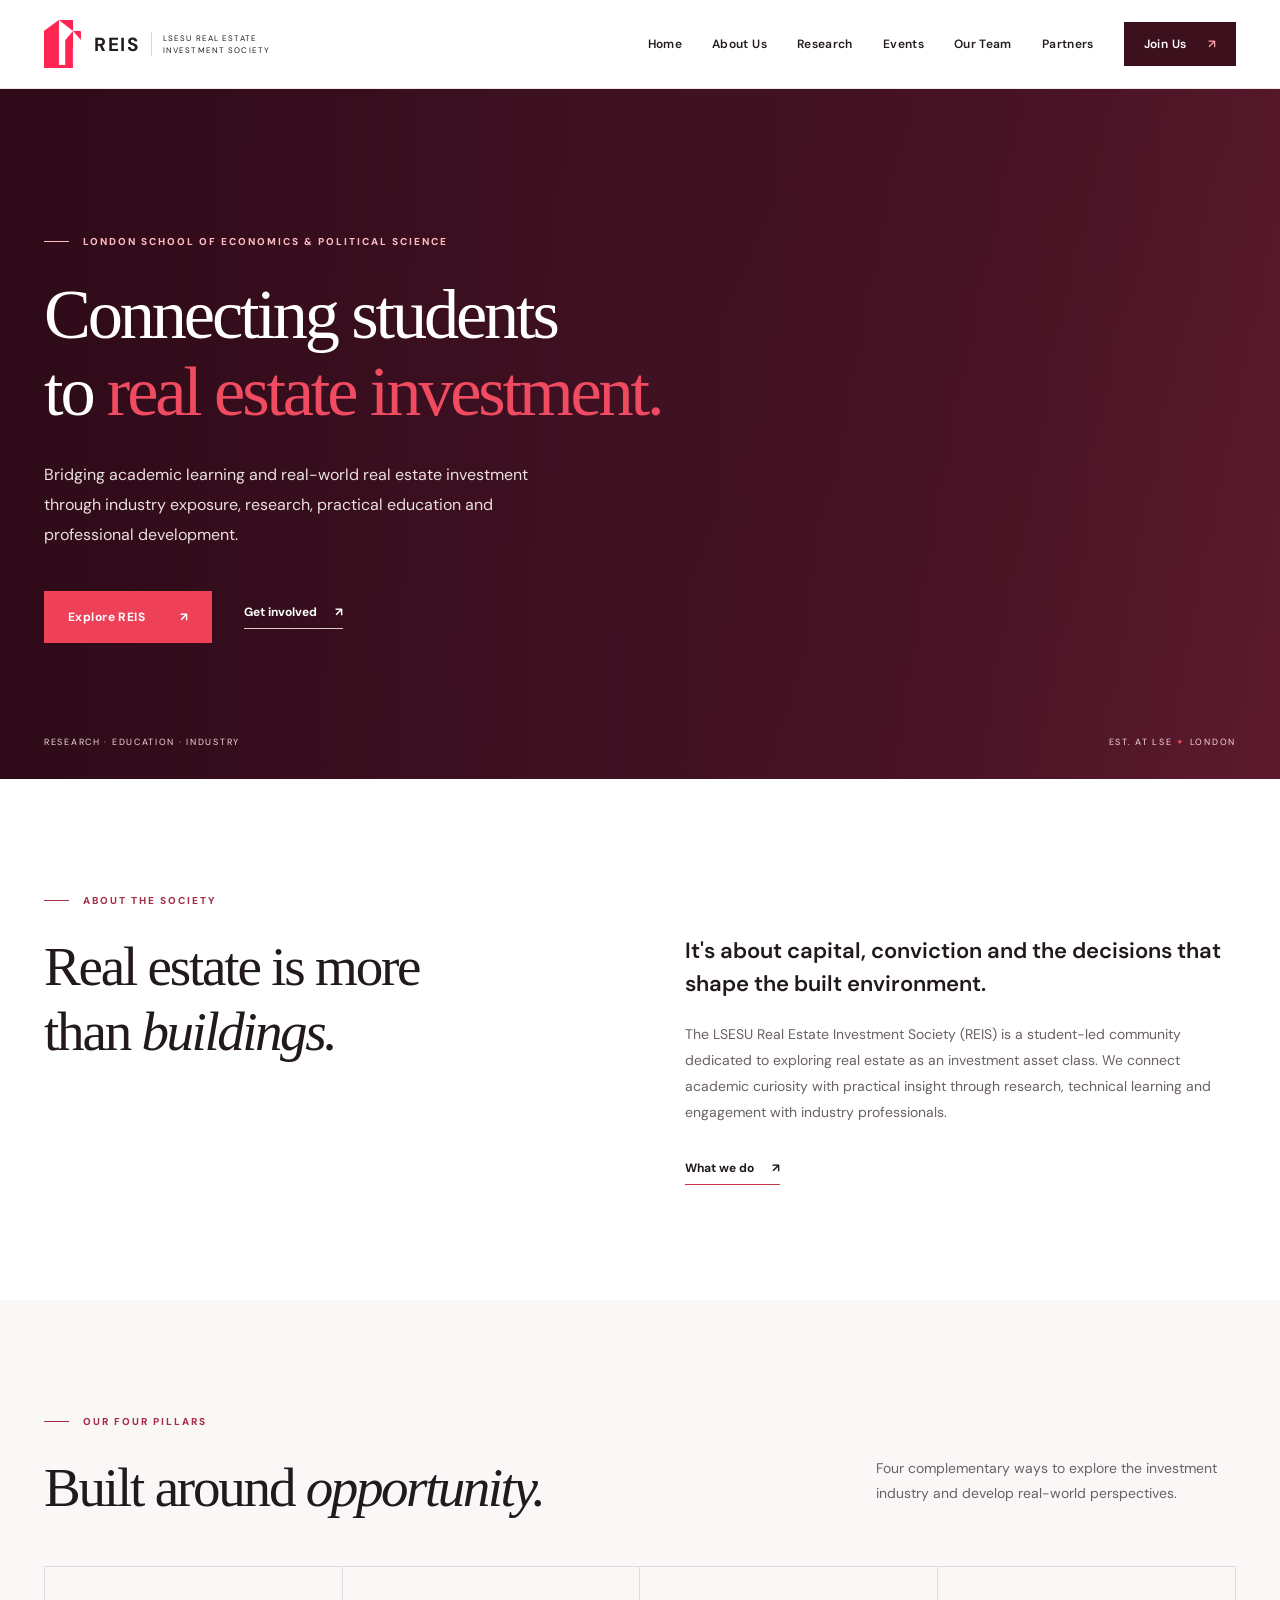
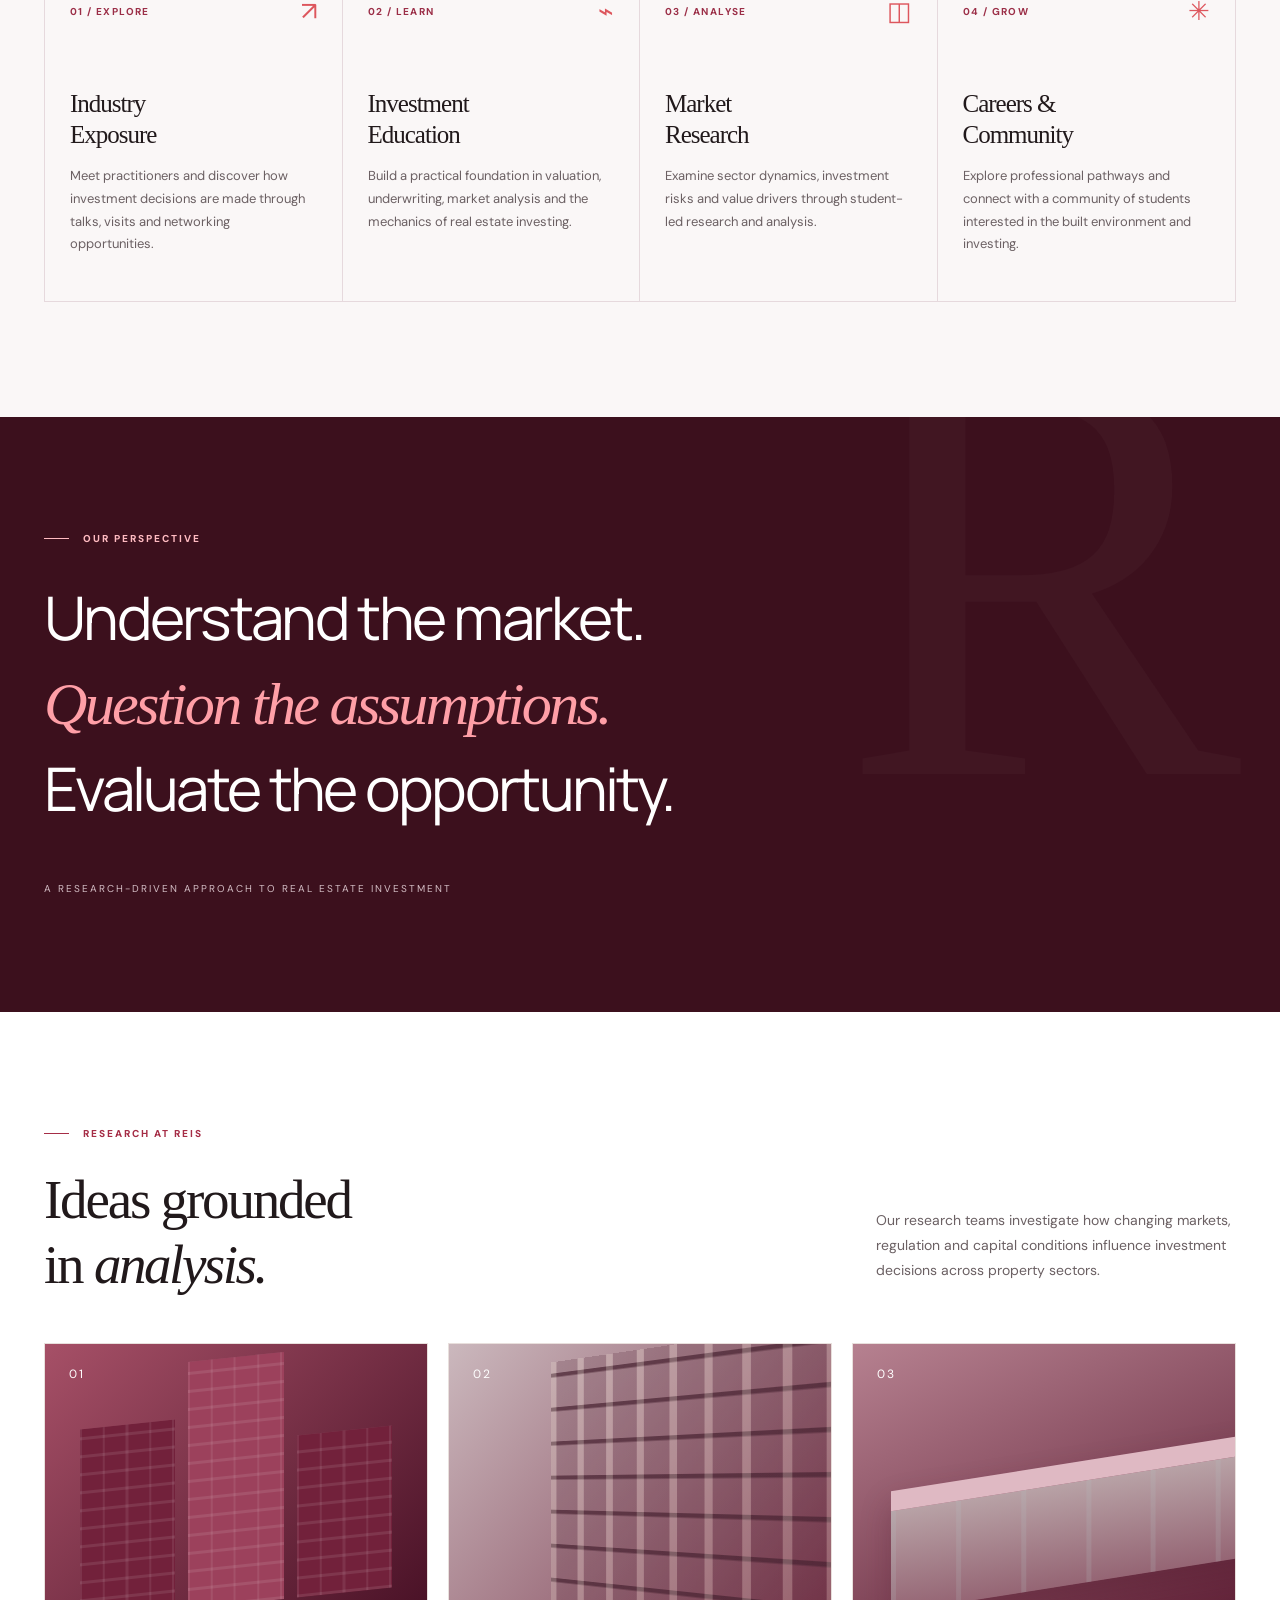
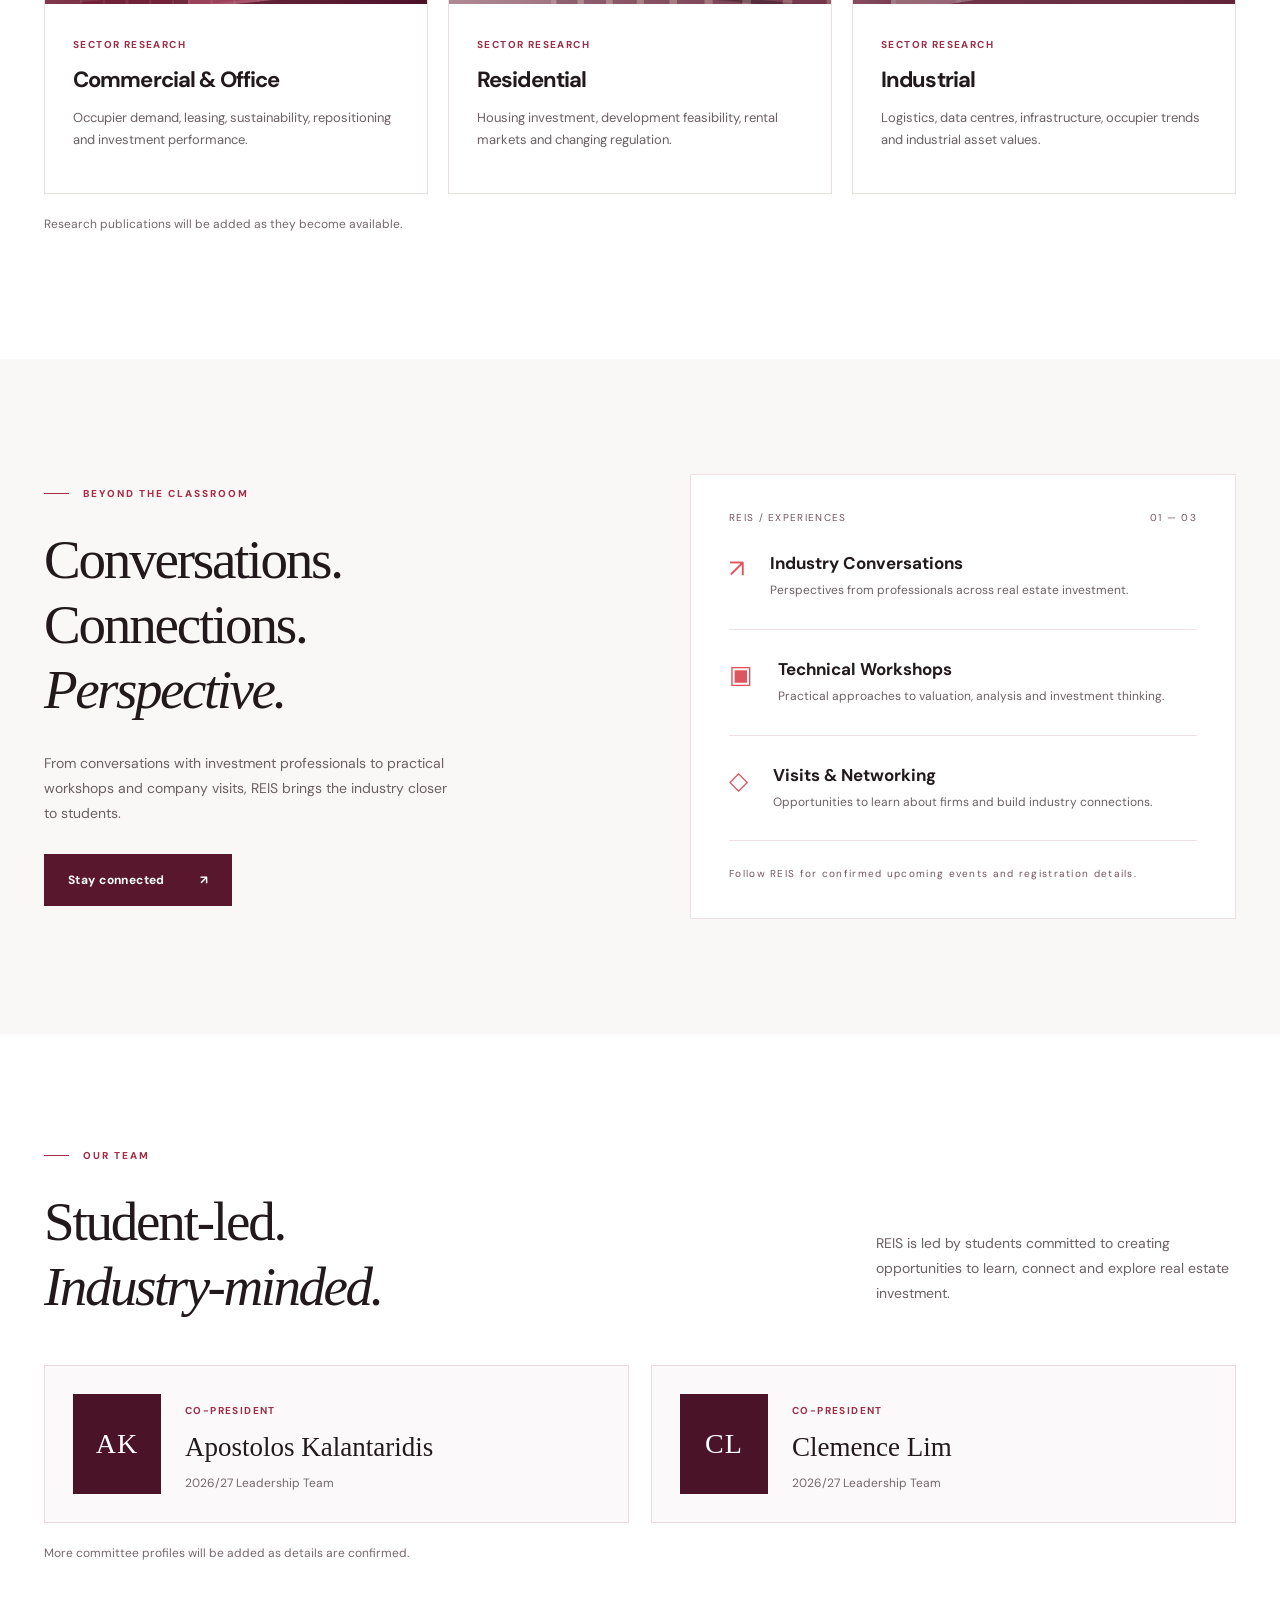
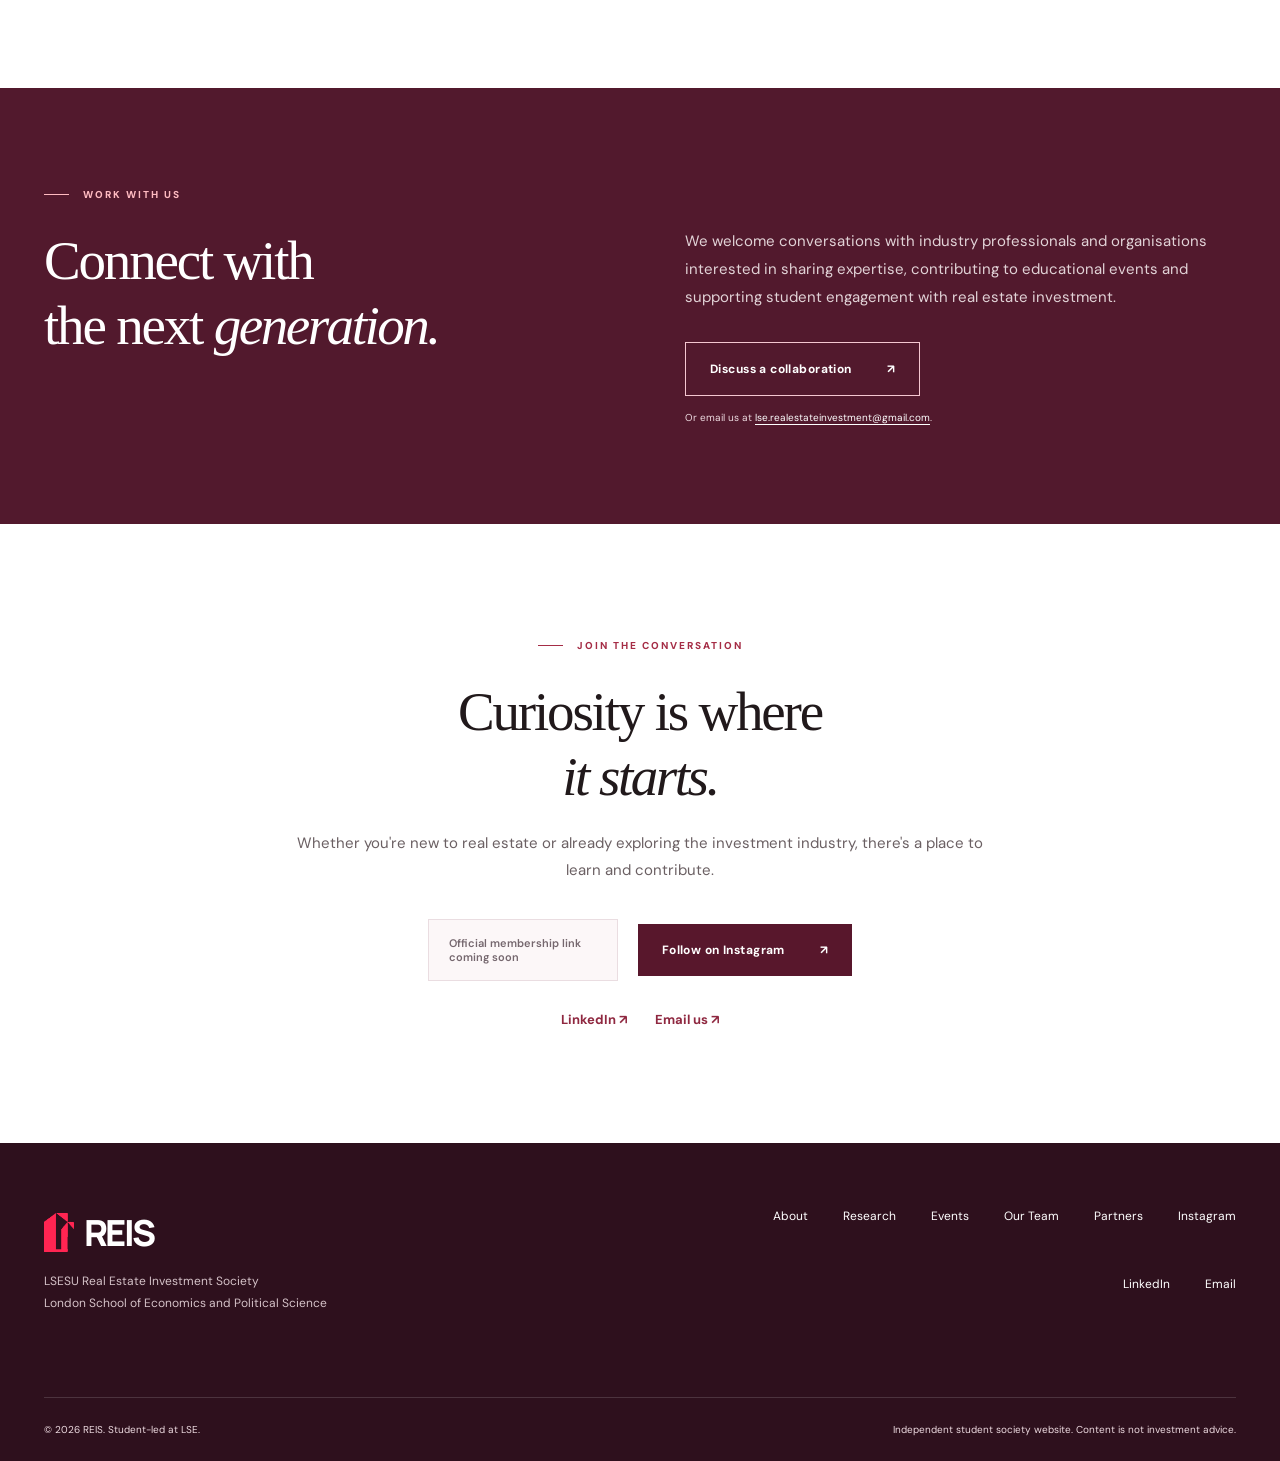
==== index.html @ 8213026a "Add files via upload Update REIS homepage and contact information" ====
<!doctype html>
<html lang="en">
<head>
<meta charset="utf-8"><meta name="viewport" content="width=device-width,initial-scale=1">
<meta name="theme-color" content="#421426"><meta name="description" content="LSESU Real Estate Investment Society — connecting students with real estate investment through research, education and industry exposure.">
<title>REIS | LSESU Real Estate Investment Society</title>
<link rel="preconnect" href="https://fonts.googleapis.com"><link rel="preconnect" href="https://fonts.gstatic.com" crossorigin>
<link href="https://fonts.googleapis.com/css2?family=DM+Sans:wght@400;500;600;700&family=Manrope:wght@400;500;600;700;800&display=swap" rel="stylesheet">
<link rel="stylesheet" href="style.css"><script src="script.js" defer></script>
</head>
<body>
<a class="skip" href="#main">Skip to content</a>
<header class="site-header"><div class="nav-shell"><a class="brand" href="#top" aria-label="REIS homepage"><img class="brand-logo" src="reis-logo-mark.png" alt="" width="39" height="52"><span class="brand-name"><strong>REIS</strong><small>LSESU REAL ESTATE<br>INVESTMENT SOCIETY</small></span></a><button class="menu-toggle" aria-label="Open navigation" aria-expanded="false" aria-controls="nav-links"><span></span><span></span><span></span></button><nav id="nav-links" class="nav-links" aria-label="Main navigation"><a href="#top">Home</a><a href="#about">About Us</a><a href="#research">Research</a><a href="#events">Events</a><a href="#team">Our Team</a><a href="#partners">Partners</a><a class="nav-cta" href="#connect">Join Us <span aria-hidden="true">↗</span></a></nav></div></header>
<main id="main">
<section class="hero" id="top"><div class="hero-art" aria-hidden="true"><div class="tower tower-one"></div><div class="tower tower-two"></div><div class="tower tower-three"></div><div class="tower tower-four"></div><div class="hero-grid"></div></div><div class="hero-overlay"></div><div class="container hero-content"><div class="eyebrow light"><span class="line"></span> LONDON SCHOOL OF ECONOMICS & POLITICAL SCIENCE</div><h1>Connecting students<br>to <em>real estate investment.</em></h1><p>Bridging academic learning and real-world real estate investment through industry exposure, research, practical education and professional development.</p><div class="hero-actions"><a class="btn btn-gold" href="#about">Explore REIS <span>↗</span></a><a class="text-link" href="#connect">Get involved <span>↗</span></a></div></div><div class="hero-bottom"><span>RESEARCH · EDUCATION · INDUSTRY</span><span>EST. AT LSE <span class="gold">✦</span> LONDON</span></div></section>
<section class="intro section" id="about"><div class="container intro-layout"><div><p class="eyebrow"><span class="line"></span> ABOUT THE SOCIETY</p><h2>Real estate is more<br>than <span class="serif">buildings.</span></h2></div><div class="intro-copy"><p class="lead">It's about capital, conviction and the decisions that shape the built environment.</p><p>The LSESU Real Estate Investment Society (REIS) is a student-led community dedicated to exploring real estate as an investment asset class. We connect academic curiosity with practical insight through research, technical learning and engagement with industry professionals.</p><a href="#focus" class="inline-link">What we do <span>↗</span></a></div></div></section>
<section class="focus section" id="focus"><div class="container"><div class="section-top"><div><p class="eyebrow"><span class="line"></span> OUR FOUR PILLARS</p><h2>Built around <span class="serif">opportunity.</span></h2></div><p>Four complementary ways to explore the investment industry and develop real-world perspectives.</p></div><div class="pillar-grid"><article class="pillar"><span class="pillar-number">01 / EXPLORE</span><span class="pillar-symbol">↗</span><h3>Industry<br>Exposure</h3><p>Meet practitioners and discover how investment decisions are made through talks, visits and networking opportunities.</p></article><article class="pillar"><span class="pillar-number">02 / LEARN</span><span class="pillar-symbol">⌁</span><h3>Investment<br>Education</h3><p>Build a practical foundation in valuation, underwriting, market analysis and the mechanics of real estate investing.</p></article><article class="pillar"><span class="pillar-number">03 / ANALYSE</span><span class="pillar-symbol">◫</span><h3>Market<br>Research</h3><p>Examine sector dynamics, investment risks and value drivers through student-led research and analysis.</p></article><article class="pillar"><span class="pillar-number">04 / GROW</span><span class="pillar-symbol">✳</span><h3>Careers &<br>Community</h3><p>Explore professional pathways and connect with a community of students interested in the built environment and investing.</p></article></div></div></section>
<section class="statement"><div class="container statement-inner"><span class="eyebrow light"><span class="line"></span> OUR PERSPECTIVE</span><p>Understand the market.<br><em>Question the assumptions.</em><br>Evaluate the opportunity.</p><span class="statement-foot">A RESEARCH-DRIVEN APPROACH TO REAL ESTATE INVESTMENT</span></div></section>
<section class="research section" id="research"><div class="container"><div class="section-top"><div><p class="eyebrow"><span class="line"></span> RESEARCH AT REIS</p><h2>Ideas grounded<br>in <span class="serif">analysis.</span></h2></div><p>Our research teams investigate how changing markets, regulation and capital conditions influence investment decisions across property sectors.</p></div><div class="research-grid"><article class="research-card"><div class="card-visual visual-office"><span class="visual-index">01</span><div class="buildings" aria-hidden="true"><i></i><i></i><i></i></div></div><div class="card-body"><span class="card-kicker">SECTOR RESEARCH</span><h3>Commercial & Office</h3><p>Occupier demand, leasing, sustainability, repositioning and investment performance.</p></div></article><article class="research-card"><div class="card-visual visual-residential"><span class="visual-index">02</span><div class="residential-lines" aria-hidden="true"></div></div><div class="card-body"><span class="card-kicker">SECTOR RESEARCH</span><h3>Residential</h3><p>Housing investment, development feasibility, rental markets and changing regulation.</p></div></article><article class="research-card"><div class="card-visual visual-industrial"><span class="visual-index">03</span><div class="warehouse" aria-hidden="true"></div></div><div class="card-body"><span class="card-kicker">SECTOR RESEARCH</span><h3>Industrial</h3><p>Logistics, data centres, infrastructure, occupier trends and industrial asset values.</p></div></article></div><p class="research-note">Research publications will be added as they become available.</p></div></section>
<section class="events section" id="events"><div class="container events-layout"><div><p class="eyebrow"><span class="line"></span> BEYOND THE CLASSROOM</p><h2>Conversations.<br>Connections.<br><span class="serif">Perspective.</span></h2><p>From conversations with investment professionals to practical workshops and company visits, REIS brings the industry closer to students.</p><a class="btn btn-dark" href="#connect">Stay connected <span>↗</span></a></div><div class="event-panel"><div class="event-panel-top"><span>REIS / EXPERIENCES</span><span>01 — 03</span></div><div class="event-row"><span class="event-icon">↗</span><div><h3>Industry Conversations</h3><p>Perspectives from professionals across real estate investment.</p></div></div><div class="event-row"><span class="event-icon">▣</span><div><h3>Technical Workshops</h3><p>Practical approaches to valuation, analysis and investment thinking.</p></div></div><div class="event-row"><span class="event-icon">◇</span><div><h3>Visits & Networking</h3><p>Opportunities to learn about firms and build industry connections.</p></div></div><div class="event-panel-bottom">Follow REIS for confirmed upcoming events and registration details.</div></div></div></section>
<section class="team section" id="team"><div class="container"><div class="section-top"><div><p class="eyebrow"><span class="line"></span> OUR TEAM</p><h2>Student-led.<br><span class="serif">Industry-minded.</span></h2></div><p>REIS is led by students committed to creating opportunities to learn, connect and explore real estate investment.</p></div><div class="leaders-grid"><article class="leader-card"><div class="leader-initial" aria-hidden="true">AK</div><div><span class="card-kicker">CO-PRESIDENT</span><h3>Apostolos Kalantaridis</h3><p>2026/27 Leadership Team</p></div></article><article class="leader-card"><div class="leader-initial" aria-hidden="true">CL</div><div><span class="card-kicker">CO-PRESIDENT</span><h3>Clemence Lim</h3><p>2026/27 Leadership Team</p></div></article></div><p class="research-note">More committee profiles will be added as details are confirmed.</p></div></section>
<section class="partner-section" id="partners"><div class="container partner-layout"><div><p class="eyebrow light"><span class="line"></span> WORK WITH US</p><h2>Connect with<br>the next <span class="serif">generation.</span></h2></div><div><p>We welcome conversations with industry professionals and organisations interested in sharing expertise, contributing to educational events and supporting student engagement with real estate investment.</p><a class="btn btn-outline" href="mailto:lse.realestateinvestment@gmail.com?subject=REIS%20Collaboration%20Enquiry">Discuss a collaboration <span>↗</span></a><small>Or email us at <a href="mailto:lse.realestateinvestment@gmail.com">lse.realestateinvestment@gmail.com</a>.</small></div></div></section>
<section class="connect section" id="connect"><div class="container connect-inner"><p class="eyebrow"><span class="line"></span> JOIN THE CONVERSATION</p><h2>Curiosity is where<br><span class="serif">it starts.</span></h2><p>Whether you're new to real estate or already exploring the investment industry, there's a place to learn and contribute.</p><div class="connect-actions"><span class="coming-soon">Official membership link coming soon</span><a class="btn btn-dark" href="https://www.instagram.com/lsesurealestate/" target="_blank" rel="noopener noreferrer">Follow on Instagram <span>↗</span></a></div><div class="social-links"><a href="https://www.linkedin.com/company/74881086/" target="_blank" rel="noopener noreferrer">LinkedIn ↗</a><a href="mailto:lse.realestateinvestment@gmail.com">Email us ↗</a></div></div></section>
</main><footer><div class="container footer-top"><div><span class="footer-brand"><img class="footer-logo" src="reis-logo-mark.png" alt="" width="32" height="43"> REIS</span><p>LSESU Real Estate Investment Society<br>London School of Economics and Political Science</p></div><div class="footer-links"><a href="#about">About</a><a href="#research">Research</a><a href="#events">Events</a><a href="#team">Our Team</a><a href="#partners">Partners</a><a href="https://www.instagram.com/lsesurealestate/" target="_blank" rel="noopener noreferrer">Instagram</a><a href="https://www.linkedin.com/company/74881086/" target="_blank" rel="noopener noreferrer">LinkedIn</a><a href="mailto:lse.realestateinvestment@gmail.com">Email</a></div></div><div class="container footer-bottom"><span>© <span id="year"></span> REIS. Student-led at LSE.</span><span>Independent student society website. Content is not investment advice.</span></div></footer>
</body></html>
---- style.css ----
:root{--navy:#491426;--navy2:#681d32;--gold:#d85b67;--paper:#ffffff;--ink:#271b21;--muted:#73676b;--border:#eadde1}*{box-sizing:border-box}html{scroll-behavior:smooth}body{margin:0;color:var(--ink);background:var(--paper);font-family:'DM Sans',Arial,sans-serif}a{color:inherit;text-decoration:none}button{font:inherit}.container{width:min(1200px,calc(100% - 88px));margin:auto}.skip{position:absolute;left:-999px;top:0;background:#fff;z-index:100;padding:12px}.skip:focus{left:10px}.site-header{position:absolute;z-index:20;top:0;left:0;right:0;border-bottom:1px solid #ffffff32;color:#fff}.nav-shell{width:min(1320px,calc(100% - 88px));margin:auto;height:94px;display:flex;align-items:center;justify-content:space-between}.brand{display:flex;align-items:center;gap:13px}.brand-mark{font-family:Georgia,serif;font-size:48px;font-weight:bold;line-height:1}.mark-dot,.footer-brand span{color:var(--gold)}.brand-name{display:flex;align-items:center;gap:11px}.brand-name strong{font-size:18px;letter-spacing:.09em}.brand-name small{font-size:8px;letter-spacing:.14em;line-height:1.5;border-left:1px solid #ffffff60;padding-left:11px}.nav-links{display:flex;gap:30px;align-items:center;font-size:12px;font-weight:600;letter-spacing:.03em}.nav-links>a:not(.nav-cta){opacity:.84}.nav-links>a:hover{color:var(--gold)}.nav-cta{padding:13px 19px;border:1px solid #ffffff70}.nav-cta span{margin-left:18px;color:var(--gold)}.menu-toggle{display:none}.hero{min-height:760px;height:min(860px,95vh);position:relative;background:linear-gradient(118deg,#330d1b 18%,#671d35 66%,#8b3048);color:white;overflow:hidden;display:flex;align-items:center}.hero-overlay{position:absolute;inset:0;background:linear-gradient(90deg,#491426f5 0%,#491426ce 45%,#4914264d 100%),linear-gradient(0deg,#2b101a 0%,transparent 25%)}.hero-art{position:absolute;inset:0;overflow:hidden}.hero-grid{position:absolute;inset:0;background:repeating-linear-gradient(90deg,transparent 0 125px,#ffffff08 126px 127px)}.tower{position:absolute;bottom:-5%;background:repeating-linear-gradient(0deg,#ffffff08 0 4px,transparent 4px 32px),repeating-linear-gradient(90deg,#ffffff0e 0 3px,transparent 3px 42px),linear-gradient(110deg,#966473,#4c1528 58%,#9c556a);transform:skewY(-3deg);box-shadow:-22px 0 50px #1d071050}.tower-one{height:77%;width:18%;right:5%}.tower-two{height:92%;width:16%;right:23%;transform:skewY(4deg)}.tower-three{height:62%;width:13%;right:39%}.tower-four{height:42%;width:20%;right:-10%;transform:skewY(5deg)}.hero-content{position:relative;z-index:2;padding-top:90px}.eyebrow{font-size:10px;letter-spacing:.2em;font-weight:800;display:flex;align-items:center;gap:14px;color:#a52d46;margin:0 0 28px}.eyebrow.light{color:#ffbbc5}.line{width:25px;height:1px;background:currentColor;display:inline-block}.hero h1,h2{font-family:Manrope,Arial,sans-serif;letter-spacing:-.055em;font-weight:600}.hero h1{font-size:clamp(52px,6.4vw,104px);line-height:1.09;margin:0 0 30px;max-width:920px}.hero h1 em,.serif,.statement em{font-family:Georgia,serif;font-style:italic;font-weight:400;letter-spacing:-.045em}.hero h1 em{color:var(--gold)}.hero-content>p{font-size:16px;line-height:1.9;max-width:535px;color:#eadfe1}.hero-actions{display:flex;align-items:center;gap:32px;margin-top:40px}.btn{display:inline-flex;align-items:center;justify-content:space-between;gap:35px;padding:18px 24px;font-size:12px;font-weight:700;letter-spacing:.035em;transition:transform .2s,background .2s}.btn:hover{transform:translateY(-2px)}.btn-gold{background:var(--gold);color:#2b101a}.btn-dark{background:var(--navy);color:white}.btn-outline{border:1px solid #d85b67;color:white}.btn-outline:hover{background:#ffffff15}.text-link,.inline-link{font-size:12px;font-weight:700;border-bottom:1px solid #dec6ce;padding-bottom:8px}.text-link span,.inline-link span{margin-left:15px}.hero-bottom{position:absolute;bottom:31px;left:0;right:0;display:flex;justify-content:space-between;padding:0 max(44px,calc((100vw - 1200px)/2));z-index:3;color:#e4d5da;font-size:9px;letter-spacing:.19em}.gold{color:var(--gold)}.section{padding:115px 0}.intro-layout{display:grid;grid-template-columns:1fr 1fr;gap:90px}.intro h2,.section-top h2,.events h2,.partner-section h2,.connect h2{font-size:clamp(38px,4.3vw,66px);line-height:1.18;margin:0}.intro-copy{padding-top:40px}.intro-copy .lead{font-size:22px;line-height:1.5;font-weight:600;margin-top:0}.intro-copy>p:not(.lead){color:var(--muted);line-height:1.85;font-size:14px}.inline-link{display:inline-block;margin-top:20px;border-color:var(--gold)}.focus{background:#f8f1f3}.section-top{display:flex;align-items:end;justify-content:space-between;gap:50px;margin-bottom:45px}.section-top>p{max-width:360px;color:var(--muted);font-size:14px;line-height:1.8}.pillar-grid{display:grid;grid-template-columns:repeat(4,1fr);border:1px solid #e6d9dd}.pillar{min-height:320px;padding:32px 25px;position:relative;border-right:1px solid #e6d9dd;transition:background .2s}.pillar:last-child{border:0}.pillar:hover{background:#fffaf8}.pillar-number,.card-kicker{font-size:10px;letter-spacing:.14em;font-weight:700;color:#a52d46}.pillar-symbol{position:absolute;top:27px;right:25px;font-size:26px;color:#c43f56}.pillar h3{font-family:Manrope,sans-serif;font-size:25px;line-height:1.25;letter-spacing:-.04em;margin:68px 0 15px}.pillar p{font-size:13px;line-height:1.75;color:var(--muted)}.statement{background:var(--navy);color:white;padding:115px 0;position:relative;overflow:hidden}.statement:after{content:'R';font-family:Georgia,serif;font-size:600px;position:absolute;right:3%;top:-190px;color:#ffffff06}.statement-inner{position:relative;z-index:1}.statement p{font-family:Manrope,sans-serif;font-size:clamp(31px,4.7vw,72px);letter-spacing:-.045em;line-height:1.4;margin:30px 0 45px}.statement em{color:var(--gold)}.statement-foot{font-size:10px;letter-spacing:.2em;color:#d3bdc4}.research-grid{display:grid;grid-template-columns:repeat(3,1fr);gap:20px}.research-card{background:white;border:1px solid #e8dfdc}.card-visual{height:260px;position:relative;overflow:hidden}.visual-index{position:absolute;top:22px;left:24px;color:#fff;font-size:12px;letter-spacing:.2em;z-index:2}.visual-office{background:linear-gradient(135deg,#a65067,#4a1227)}.buildings{position:absolute;inset:35px 0 0;display:flex;align-items:end;justify-content:center;gap:13px;transform:skewY(-6deg)}.buildings i{display:block;width:25%;height:85%;background:repeating-linear-gradient(0deg,#ffffff18 0 3px,transparent 3px 18px),repeating-linear-gradient(90deg,#ffffff15 0 2px,transparent 2px 23px),#72213b}.buildings i:nth-child(2){height:110%;background-color:#9c415c}.buildings i:nth-child(3){height:72%}.visual-residential{background:linear-gradient(130deg,#cbb8bd,#7b394e)}.residential-lines{position:absolute;left:20%;right:0;bottom:-10%;height:110%;background:repeating-linear-gradient(90deg,#f1e5d43a 0 8px,#4c1f3035 8px 36px),repeating-linear-gradient(0deg,transparent 0 34px,#462331b3 35px 39px);transform:perspective(300px) rotateY(-17deg)}.visual-industrial{background:linear-gradient(155deg,#b68190,#63243a)}.warehouse{position:absolute;left:10%;right:-10%;height:47%;bottom:8%;background:repeating-linear-gradient(90deg,#b4bec033 0 5px,transparent 5px 65px),linear-gradient(#b8a2a6,#956574);transform:skewY(-9deg);border-top:20px solid #dfb9c3;box-shadow:0 15px 30px #49142644}.card-body{padding:28px}.card-body h3{font-size:22px;letter-spacing:-.04em;margin:12px 0}.card-body p{color:var(--muted);font-size:13px;line-height:1.75}.research-note{font-size:12px;color:#75676e;margin-top:22px}.events{background:#f8f1f3}.events-layout{display:grid;grid-template-columns:1fr 1fr;gap:100px;align-items:center}.events-layout>div:first-child>p:not(.eyebrow){font-size:14px;color:var(--muted);line-height:1.8;max-width:410px;margin:28px 0}.event-panel{background:#ffffff;padding:36px 38px;border:1px solid #eee0e5}.event-panel-top,.event-panel-bottom{font-size:10px;letter-spacing:.13em;color:#74545f;display:flex;justify-content:space-between}.event-row{display:flex;gap:25px;align-items:start;padding:28px 0;border-bottom:1px solid #eee0e5}.event-icon{font-size:25px;color:#b83c55}.event-row h3{margin:0 0 7px;font-size:17px}.event-row p{margin:0;color:var(--muted);font-size:12px;line-height:1.65}.event-panel-bottom{margin-top:25px;line-height:1.6}.partner-section{background:#5a192c;color:white;padding:100px 0}.partner-layout{display:grid;grid-template-columns:1fr 1fr;gap:90px}.partner-layout>div:nth-child(2){padding-top:40px}.partner-layout p:not(.eyebrow){font-size:15px;line-height:1.85;color:#e2d3d7;margin:0 0 30px}.partner-layout small{display:block;margin-top:15px;color:#eedbe1;font-size:10px}.connect{text-align:center}.connect-inner{max-width:700px}.connect .eyebrow{justify-content:center}.connect h2{margin-bottom:20px}.connect p:not(.eyebrow){color:var(--muted);font-size:15px;line-height:1.8}.connect-actions{display:flex;align-items:center;justify-content:center;gap:20px;margin-top:35px}.connect-actions>span{font-size:11px;color:#75676e;max-width:190px;text-align:left}footer{background:#2b101a;color:#ffffff;padding:65px 0 25px}.footer-top{display:flex;justify-content:space-between;gap:40px;padding-bottom:70px}.footer-brand{font-family:Manrope,sans-serif;font-weight:800;font-size:36px;letter-spacing:-.07em}.footer-top p{font-size:12px;line-height:1.9;color:#d5c2c8}.footer-links{display:flex;gap:35px;font-size:12px}.footer-bottom{border-top:1px solid #ffffff25;padding-top:25px;display:flex;justify-content:space-between;gap:25px;font-size:10px;color:#eedbe1}@media(max-width:900px){.container,.nav-shell{width:calc(100% - 44px)}.nav-shell{height:76px}.menu-toggle{display:flex;flex-direction:column;gap:5px;border:0;background:none;padding:12px;cursor:pointer}.menu-toggle span{display:block;width:22px;height:2px;background:#fff}.nav-links{display:none;position:absolute;top:76px;left:0;right:0;background:#5a192c;padding:25px 22px;flex-direction:column;align-items:stretch;gap:20px}.nav-links.open{display:flex}.hero{min-height:660px;height:auto}.hero-content{padding-top:165px;padding-bottom:125px}.hero-bottom{padding:0 22px}.intro-layout,.events-layout,.partner-layout{grid-template-columns:1fr;gap:30px}.intro-copy,.partner-layout>div:nth-child(2){padding-top:0}.pillar-grid{grid-template-columns:repeat(2,1fr)}.pillar:nth-child(2){border-right:0}.pillar:nth-child(-n+2){border-bottom:1px solid #e6d9dd}.research-grid{grid-template-columns:1fr 1fr}.section{padding:85px 0}}@media(max-width:600px){.brand-name small{font-size:7px}.brand-mark{font-size:39px}.hero h1{font-size:49px}.hero-bottom{font-size:7px}.hero-bottom span:last-child{display:none}.hero-actions{flex-wrap:wrap}.section-top{display:block}.section-top>p{margin-top:22px}.pillar-grid,.research-grid{grid-template-columns:1fr}.pillar{min-height:250px;border-right:0;border-bottom:1px solid #e6d9dd}.pillar:last-child{border-bottom:0}.pillar h3{margin-top:40px}.card-visual{height:220px}.event-panel{padding:25px}.connect-actions,.footer-top,.footer-bottom{flex-direction:column;align-items:flex-start}.connect-actions{align-items:center}.connect-actions>span{text-align:center}.footer-links{flex-wrap:wrap}.section{padding:70px 0}.statement{padding:80px 0}}

/* Maroon / red / white brand refinement */
.btn-gold{background:#c9344f;color:#fff}.btn-gold:hover{background:#a92740}.btn-dark{background:#58172c;color:#fff}.eyebrow{color:#a52d46}.eyebrow.light{color:#ffc2cd}.mark-dot,.footer-brand span,.hero h1 em{color:#ff8b9d}.nav-links>a:hover{color:#ffacba}.nav-cta span{color:#ff9cad}.hero{background:linear-gradient(118deg,#350e1e 18%,#671b35 66%,#852e47)}.hero-overlay{background:linear-gradient(90deg,#350e1ef5 0%,#491426ce 45%,#4914264d 100%),linear-gradient(0deg,#350e1e 0%,transparent 25%)}.focus,.events{background:#f8f1f3}.partner-section{background:#58172c}footer{background:#3c1022}.btn-outline{border-color:#f5c7d1}.card-kicker,.pillar-number{color:#9b2e47}.inline-link{border-color:#c9344f}

/* Official REIS emblem: coral-red from the supplied logo, supported by maroon and white. */
:root{--gold:#dd565d;--navy:#421426;--navy2:#5d1c30;--paper:#fff;--border:#eadde1}
.brand-logo{display:block;width:37px;height:50px;object-fit:contain;flex-shrink:0}
.brand-name strong{font-size:19px}
.footer-brand{display:inline-flex;align-items:center;gap:10px}
.footer-logo{width:30px;height:41px;object-fit:contain}
.btn-gold{background:#dd565d;color:#fff}.btn-gold:hover{background:#bf414d}
.hero h1 em,.statement em{color:#ff9fa7}
.eyebrow.light{color:#ffbbc1}
.nav-cta span,.nav-links>a:hover{color:#ff9fa7}
.pillar-symbol,.event-icon{color:#dd565d}
.hero{background:linear-gradient(118deg,#32101c 18%,#5d1c30 67%,#82384a)}
.hero-overlay{background:linear-gradient(90deg,#32101cf5 0%,#421426d5 46%,#42142640 100%),linear-gradient(0deg,#32101c 0%,transparent 25%)}
.focus,.events{background:#fbf7f8}
.partner-section{background:#52192d}
footer{background:#2e101d}
@media(max-width:600px){.brand-logo{width:29px;height:40px}.brand-name strong{font-size:17px}}

/* Brand refresh: official coral red + institutional maroon and white */
:root{--gold:#ef4157;--navy:#3c101d;--ink:#21191b;--muted:#6b6063}
.site-header{position:relative;background:#fff;color:#231c1f;border-bottom:1px solid #eee6e8}
.nav-shell{height:88px}
.brand-name small{border-left-color:#ded4d7}
.nav-links>a:not(.nav-cta){opacity:1}
.nav-links>a:hover{color:#db3148}
.nav-cta{background:#3c101d;color:#fff;border-color:#3c101d}
.nav-cta span{color:#ff9eaa}
.hero{height:min(690px,78vh);min-height:600px;background:linear-gradient(115deg,#2c0b16,#651d31)}
.hero-content{padding-top:10px}
.hero h1{font-family:Georgia,'Times New Roman',serif;font-weight:400;letter-spacing:-.045em;font-size:clamp(47px,5.5vw,84px);max-width:850px}
.hero h1 em{font-style:normal;color:#f04b60}
.hero-overlay{background:linear-gradient(90deg,#2e0a18 0%,#3d1021ef 42%,#4312213d 100%)}
.hero-art{background-image:linear-gradient(90deg,transparent 35%,#0000 80%),url('https://images.unsplash.com/photo-1486406146926-c627a92ad1ab?auto=format&fit=crop&w=1800&q=85');background-size:cover;background-position:center right}
.tower,.hero-grid{display:none}
.btn-gold{background:#ee4056;color:white}.btn-gold:hover{background:#c92e43}
.hero-bottom{color:#f5d9df}
.intro h2,.section-top h2,.events h2,.partner-section h2,.connect h2{font-family:Georgia,'Times New Roman',serif;font-weight:400;letter-spacing:-.04em}
.pillar h3{font-family:Georgia,'Times New Roman',serif;font-weight:400}
.focus,.events{background:#faf7f7}
.research-card{transition:transform .2s,box-shadow .2s}.research-card:hover{transform:translateY(-4px);box-shadow:0 16px 35px #3c101d12}
@media(max-width:900px){.menu-toggle span{background:#3c101d}.nav-links{background:#fff;color:#21191b;border-bottom:1px solid #eee}.nav-cta{color:#fff}.hero{min-height:620px;height:auto}.hero-content{padding-top:100px}}

/* Stage 2 — leadership, membership and social links; retain approved visual design */
html{scroll-padding-top:18px}
.team{background:#fff}
.leaders-grid{display:grid;grid-template-columns:repeat(2,minmax(0,1fr));gap:22px}
.leader-card{display:flex;align-items:center;gap:24px;border:1px solid #eadde1;background:#fcf9fa;padding:28px}
.leader-initial{width:88px;height:100px;display:grid;place-items:center;flex-shrink:0;background:#4a1327;color:#fff;font-family:Georgia,serif;font-size:28px;letter-spacing:.04em}
.leader-card h3{font-family:Georgia,serif;font-size:27px;font-weight:400;line-height:1.2;margin:12px 0}
.leader-card p{font-size:12px;color:#73676b;margin:0}
.coming-soon{font-size:13px;font-weight:600;color:#58172c;padding:16px 20px;border:1px solid #eadde1;background:#fcf7f8}
.social-links{display:flex;justify-content:center;gap:28px;margin-top:30px;font-size:13px;font-weight:700;color:#8f2840}
.social-links a:hover,.partner-layout small a:hover{ text-decoration:underline }
.partner-layout small a{color:#fff;text-decoration:underline;text-underline-offset:3px}
.footer-links{flex-wrap:wrap;justify-content:flex-end;max-width:520px;row-gap:17px}
@media(max-width:900px){.nav-links{gap:18px;font-size:11px}.leaders-grid{grid-template-columns:1fr}.footer-links{justify-content:flex-start}}
@media(max-width:600px){.leader-card{padding:20px;gap:15px}.leader-initial{width:70px;height:82px;font-size:22px}.leader-card h3{font-size:23px}.social-links{flex-wrap:wrap}.connect-actions{gap:16px}}
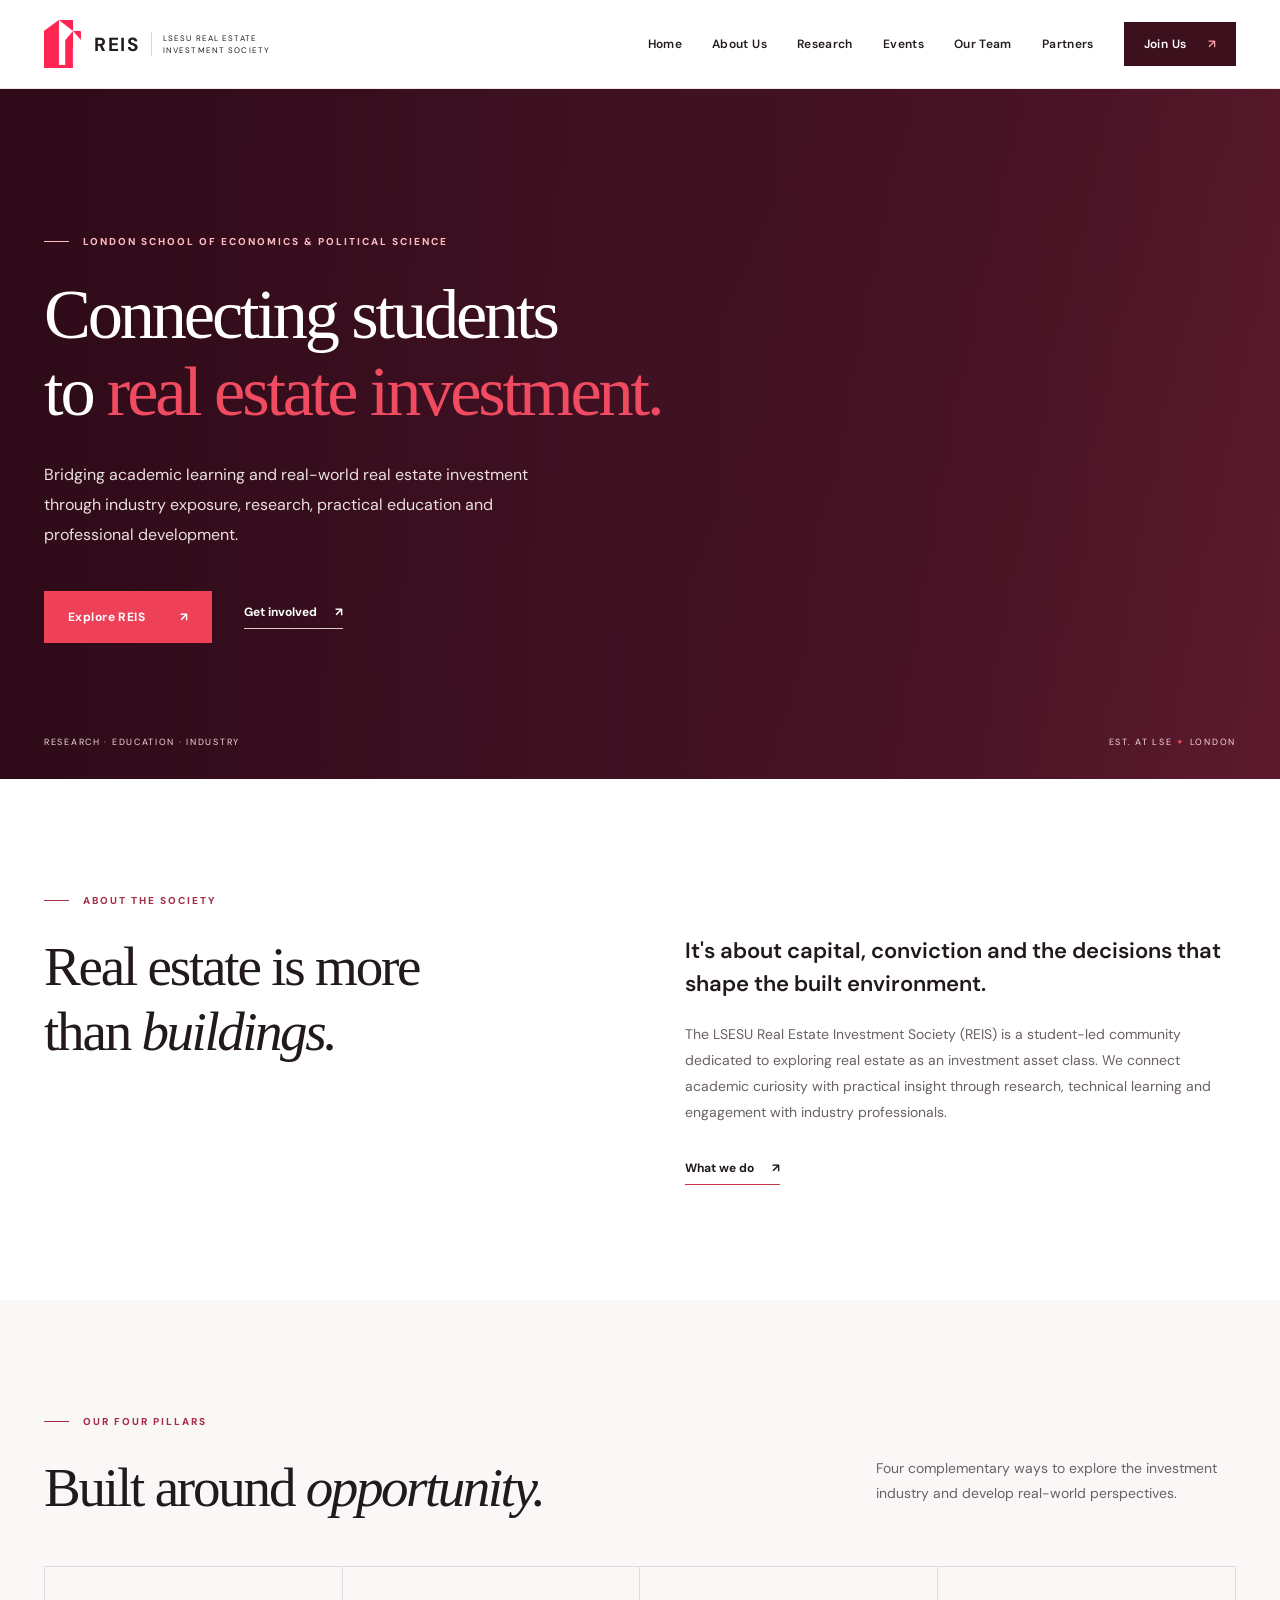
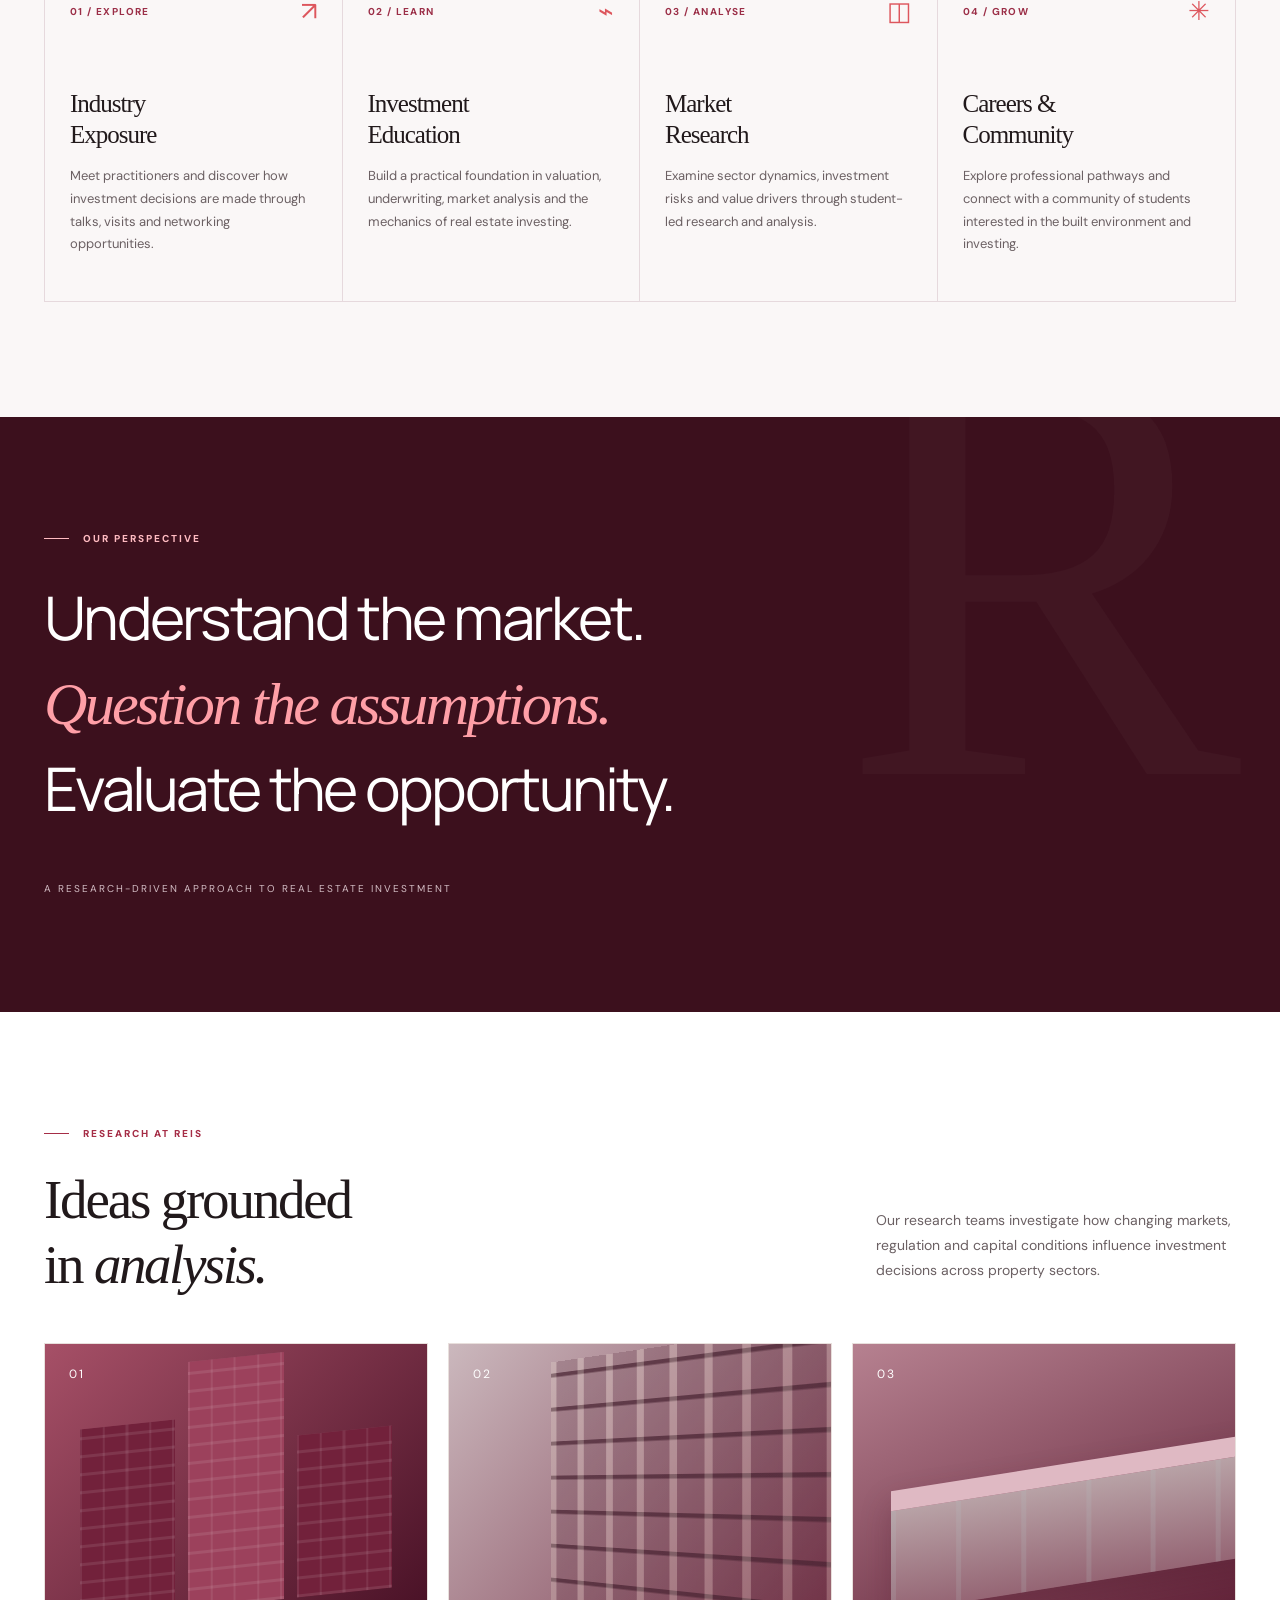
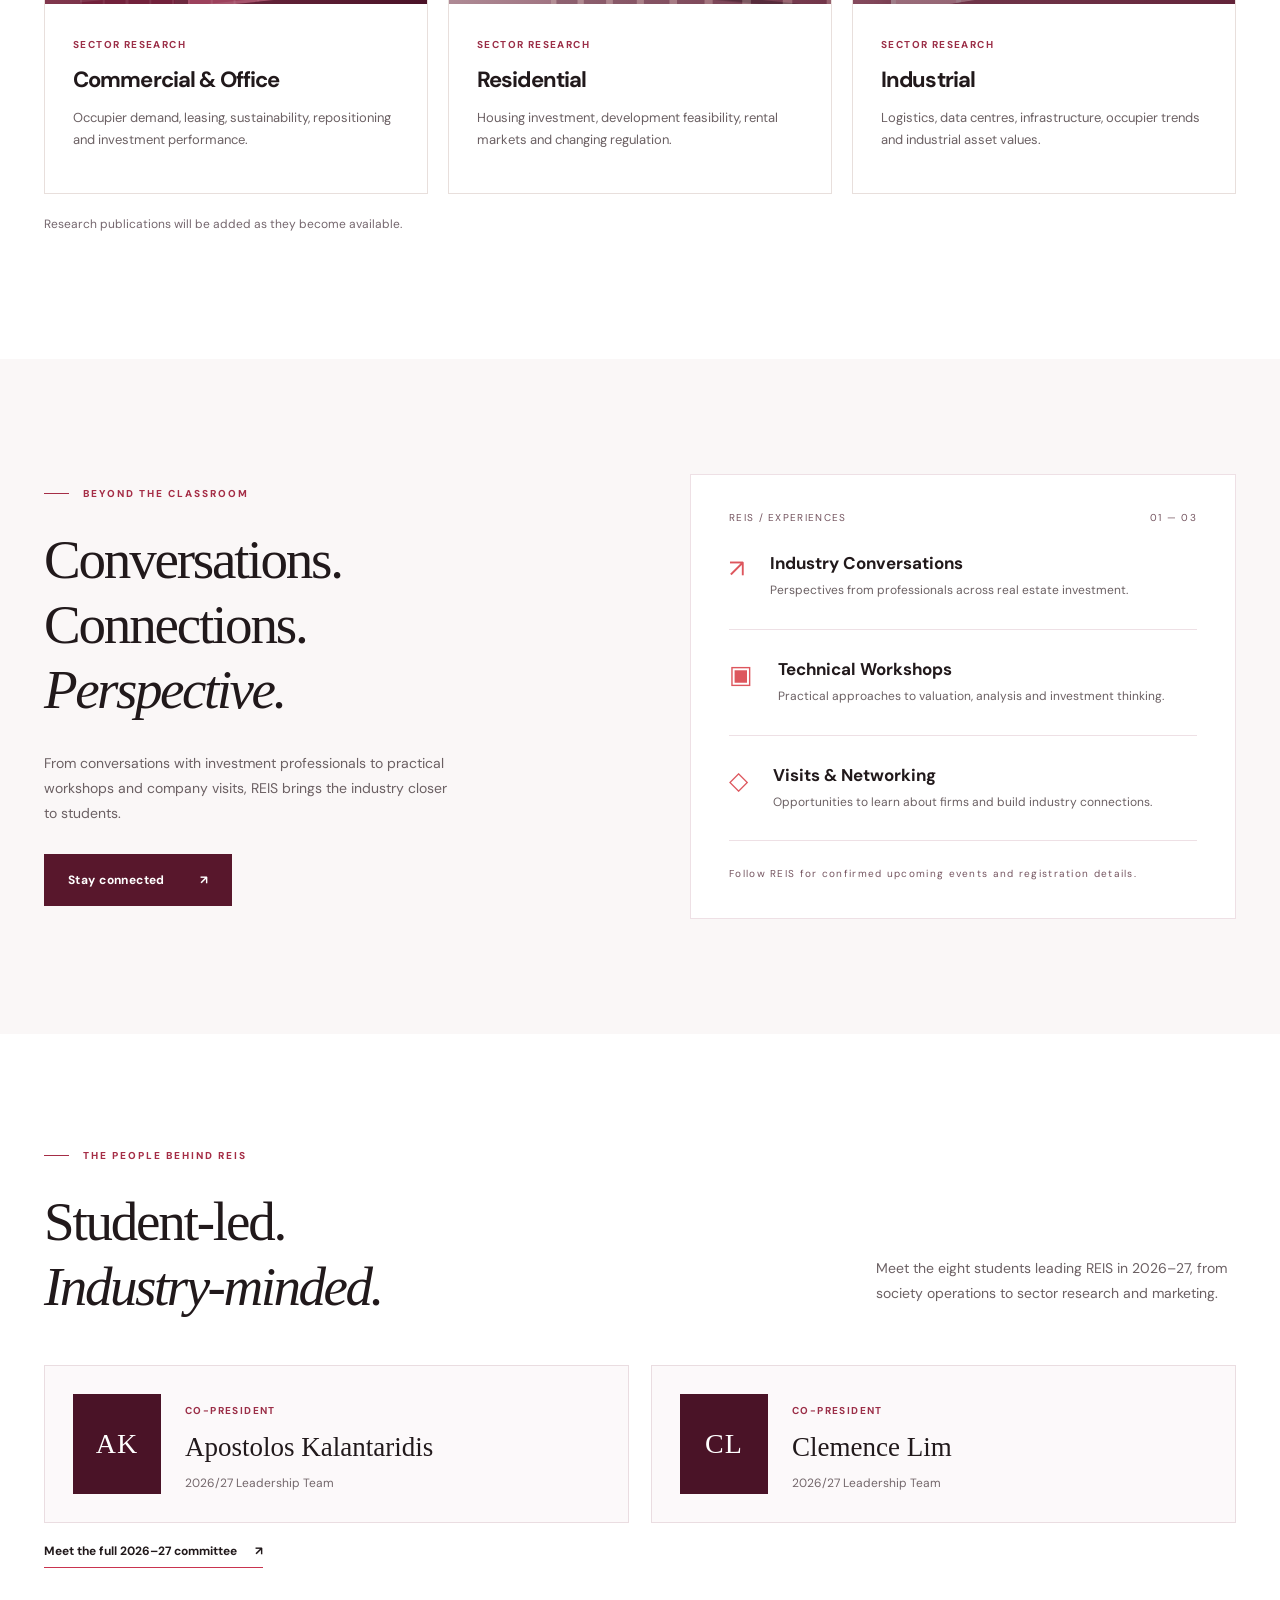
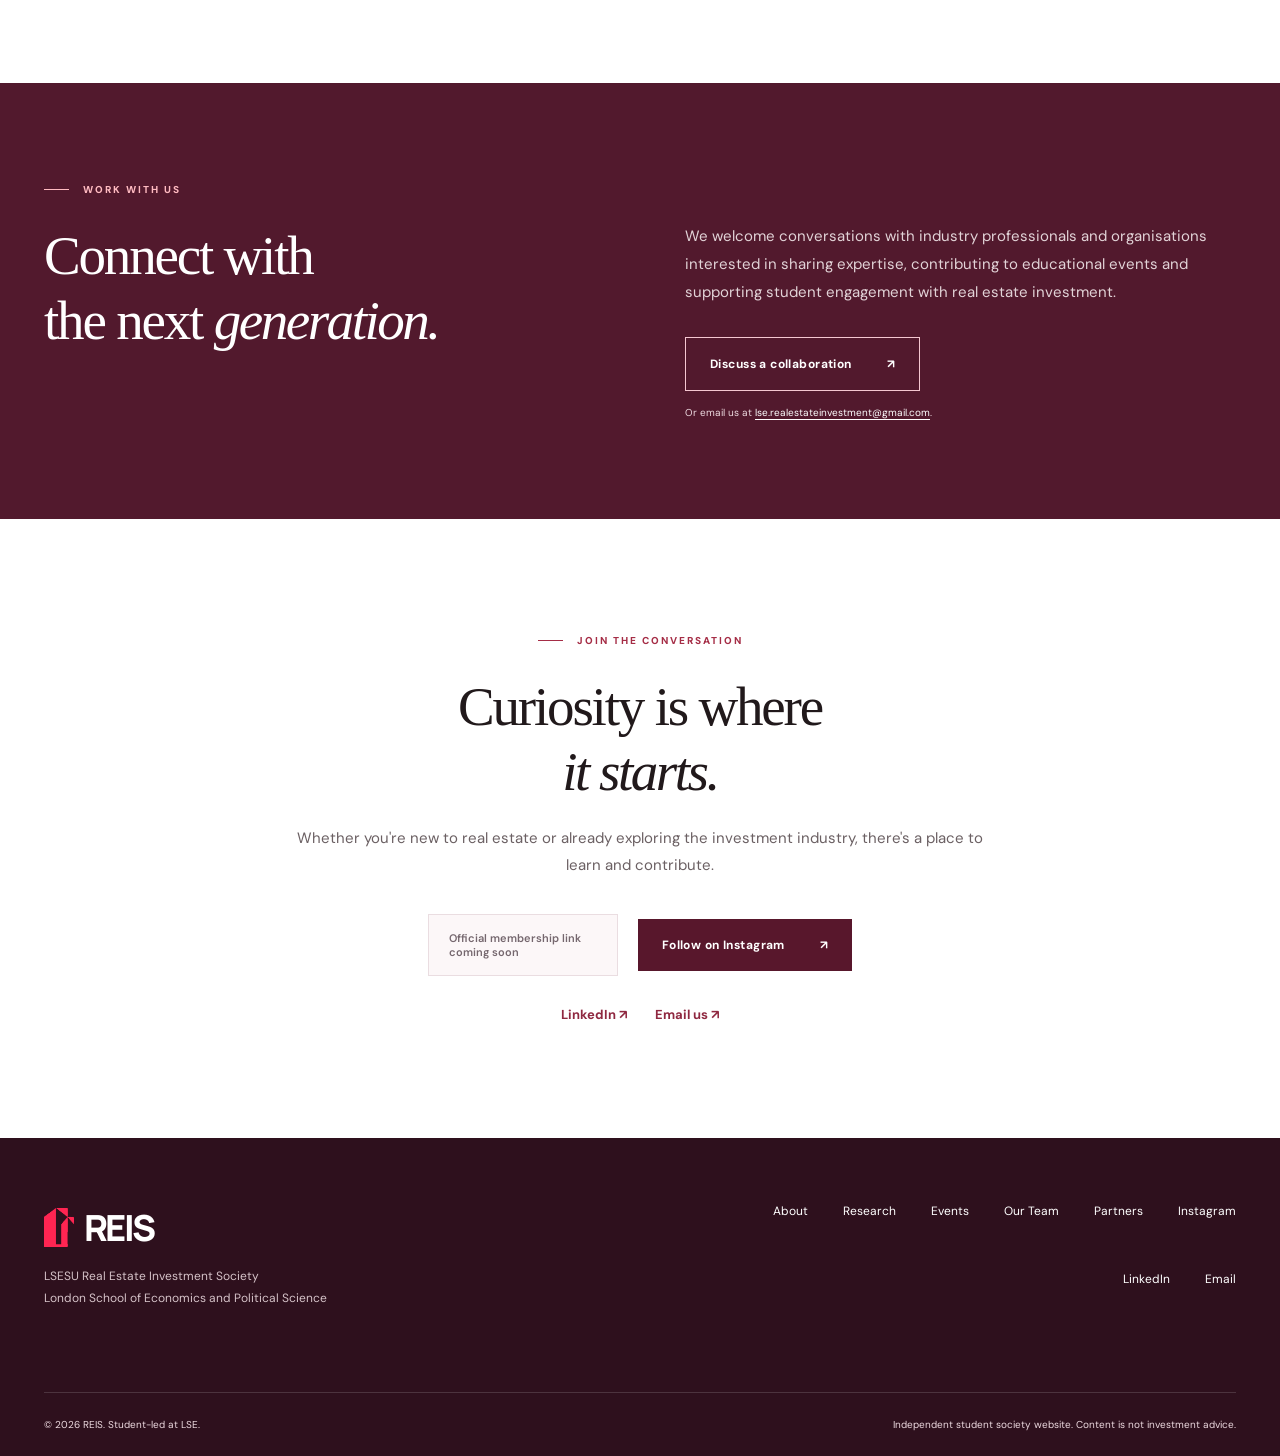
==== commit 27356f76: "Add files via upload Stage 3: Add 2026-27 committee page" ====
--- a/index.html
+++ b/index.html
@@ -10,7 +10,7 @@
 </head>
 <body>
 <a class="skip" href="#main">Skip to content</a>
-<header class="site-header"><div class="nav-shell"><a class="brand" href="#top" aria-label="REIS homepage"><img class="brand-logo" src="reis-logo-mark.png" alt="" width="39" height="52"><span class="brand-name"><strong>REIS</strong><small>LSESU REAL ESTATE<br>INVESTMENT SOCIETY</small></span></a><button class="menu-toggle" aria-label="Open navigation" aria-expanded="false" aria-controls="nav-links"><span></span><span></span><span></span></button><nav id="nav-links" class="nav-links" aria-label="Main navigation"><a href="#top">Home</a><a href="#about">About Us</a><a href="#research">Research</a><a href="#events">Events</a><a href="#team">Our Team</a><a href="#partners">Partners</a><a class="nav-cta" href="#connect">Join Us <span aria-hidden="true">↗</span></a></nav></div></header>
+<header class="site-header"><div class="nav-shell"><a class="brand" href="#top" aria-label="REIS homepage"><img class="brand-logo" src="reis-logo-mark.png" alt="" width="39" height="52"><span class="brand-name"><strong>REIS</strong><small>LSESU REAL ESTATE<br>INVESTMENT SOCIETY</small></span></a><button class="menu-toggle" aria-label="Open navigation" aria-expanded="false" aria-controls="nav-links"><span></span><span></span><span></span></button><nav id="nav-links" class="nav-links" aria-label="Main navigation"><a href="#top">Home</a><a href="#about">About Us</a><a href="#research">Research</a><a href="#events">Events</a><a href="team.html">Our Team</a><a href="#partners">Partners</a><a class="nav-cta" href="#connect">Join Us <span aria-hidden="true">↗</span></a></nav></div></header>
 <main id="main">
 <section class="hero" id="top"><div class="hero-art" aria-hidden="true"><div class="tower tower-one"></div><div class="tower tower-two"></div><div class="tower tower-three"></div><div class="tower tower-four"></div><div class="hero-grid"></div></div><div class="hero-overlay"></div><div class="container hero-content"><div class="eyebrow light"><span class="line"></span> LONDON SCHOOL OF ECONOMICS & POLITICAL SCIENCE</div><h1>Connecting students<br>to <em>real estate investment.</em></h1><p>Bridging academic learning and real-world real estate investment through industry exposure, research, practical education and professional development.</p><div class="hero-actions"><a class="btn btn-gold" href="#about">Explore REIS <span>↗</span></a><a class="text-link" href="#connect">Get involved <span>↗</span></a></div></div><div class="hero-bottom"><span>RESEARCH · EDUCATION · INDUSTRY</span><span>EST. AT LSE <span class="gold">✦</span> LONDON</span></div></section>
 <section class="intro section" id="about"><div class="container intro-layout"><div><p class="eyebrow"><span class="line"></span> ABOUT THE SOCIETY</p><h2>Real estate is more<br>than <span class="serif">buildings.</span></h2></div><div class="intro-copy"><p class="lead">It's about capital, conviction and the decisions that shape the built environment.</p><p>The LSESU Real Estate Investment Society (REIS) is a student-led community dedicated to exploring real estate as an investment asset class. We connect academic curiosity with practical insight through research, technical learning and engagement with industry professionals.</p><a href="#focus" class="inline-link">What we do <span>↗</span></a></div></div></section>
@@ -18,8 +18,8 @@
 <section class="statement"><div class="container statement-inner"><span class="eyebrow light"><span class="line"></span> OUR PERSPECTIVE</span><p>Understand the market.<br><em>Question the assumptions.</em><br>Evaluate the opportunity.</p><span class="statement-foot">A RESEARCH-DRIVEN APPROACH TO REAL ESTATE INVESTMENT</span></div></section>
 <section class="research section" id="research"><div class="container"><div class="section-top"><div><p class="eyebrow"><span class="line"></span> RESEARCH AT REIS</p><h2>Ideas grounded<br>in <span class="serif">analysis.</span></h2></div><p>Our research teams investigate how changing markets, regulation and capital conditions influence investment decisions across property sectors.</p></div><div class="research-grid"><article class="research-card"><div class="card-visual visual-office"><span class="visual-index">01</span><div class="buildings" aria-hidden="true"><i></i><i></i><i></i></div></div><div class="card-body"><span class="card-kicker">SECTOR RESEARCH</span><h3>Commercial & Office</h3><p>Occupier demand, leasing, sustainability, repositioning and investment performance.</p></div></article><article class="research-card"><div class="card-visual visual-residential"><span class="visual-index">02</span><div class="residential-lines" aria-hidden="true"></div></div><div class="card-body"><span class="card-kicker">SECTOR RESEARCH</span><h3>Residential</h3><p>Housing investment, development feasibility, rental markets and changing regulation.</p></div></article><article class="research-card"><div class="card-visual visual-industrial"><span class="visual-index">03</span><div class="warehouse" aria-hidden="true"></div></div><div class="card-body"><span class="card-kicker">SECTOR RESEARCH</span><h3>Industrial</h3><p>Logistics, data centres, infrastructure, occupier trends and industrial asset values.</p></div></article></div><p class="research-note">Research publications will be added as they become available.</p></div></section>
 <section class="events section" id="events"><div class="container events-layout"><div><p class="eyebrow"><span class="line"></span> BEYOND THE CLASSROOM</p><h2>Conversations.<br>Connections.<br><span class="serif">Perspective.</span></h2><p>From conversations with investment professionals to practical workshops and company visits, REIS brings the industry closer to students.</p><a class="btn btn-dark" href="#connect">Stay connected <span>↗</span></a></div><div class="event-panel"><div class="event-panel-top"><span>REIS / EXPERIENCES</span><span>01 — 03</span></div><div class="event-row"><span class="event-icon">↗</span><div><h3>Industry Conversations</h3><p>Perspectives from professionals across real estate investment.</p></div></div><div class="event-row"><span class="event-icon">▣</span><div><h3>Technical Workshops</h3><p>Practical approaches to valuation, analysis and investment thinking.</p></div></div><div class="event-row"><span class="event-icon">◇</span><div><h3>Visits & Networking</h3><p>Opportunities to learn about firms and build industry connections.</p></div></div><div class="event-panel-bottom">Follow REIS for confirmed upcoming events and registration details.</div></div></div></section>
-<section class="team section" id="team"><div class="container"><div class="section-top"><div><p class="eyebrow"><span class="line"></span> OUR TEAM</p><h2>Student-led.<br><span class="serif">Industry-minded.</span></h2></div><p>REIS is led by students committed to creating opportunities to learn, connect and explore real estate investment.</p></div><div class="leaders-grid"><article class="leader-card"><div class="leader-initial" aria-hidden="true">AK</div><div><span class="card-kicker">CO-PRESIDENT</span><h3>Apostolos Kalantaridis</h3><p>2026/27 Leadership Team</p></div></article><article class="leader-card"><div class="leader-initial" aria-hidden="true">CL</div><div><span class="card-kicker">CO-PRESIDENT</span><h3>Clemence Lim</h3><p>2026/27 Leadership Team</p></div></article></div><p class="research-note">More committee profiles will be added as details are confirmed.</p></div></section>
+<section class="team section" id="team"><div class="container"><div class="section-top"><div><p class="eyebrow"><span class="line"></span> THE PEOPLE BEHIND REIS</p><h2>Student-led.<br><span class="serif">Industry-minded.</span></h2></div><p>Meet the eight students leading REIS in 2026–27, from society operations to sector research and marketing.</p></div><div class="leaders-grid"><article class="leader-card"><div class="leader-initial" aria-hidden="true">AK</div><div><span class="card-kicker">CO-PRESIDENT</span><h3>Apostolos Kalantaridis</h3><p>2026/27 Leadership Team</p></div></article><article class="leader-card"><div class="leader-initial" aria-hidden="true">CL</div><div><span class="card-kicker">CO-PRESIDENT</span><h3>Clemence Lim</h3><p>2026/27 Leadership Team</p></div></article></div><a href="team.html" class="inline-link">Meet the full 2026–27 committee <span>↗</span></a></div></section>
 <section class="partner-section" id="partners"><div class="container partner-layout"><div><p class="eyebrow light"><span class="line"></span> WORK WITH US</p><h2>Connect with<br>the next <span class="serif">generation.</span></h2></div><div><p>We welcome conversations with industry professionals and organisations interested in sharing expertise, contributing to educational events and supporting student engagement with real estate investment.</p><a class="btn btn-outline" href="mailto:lse.realestateinvestment@gmail.com?subject=REIS%20Collaboration%20Enquiry">Discuss a collaboration <span>↗</span></a><small>Or email us at <a href="mailto:lse.realestateinvestment@gmail.com">lse.realestateinvestment@gmail.com</a>.</small></div></div></section>
 <section class="connect section" id="connect"><div class="container connect-inner"><p class="eyebrow"><span class="line"></span> JOIN THE CONVERSATION</p><h2>Curiosity is where<br><span class="serif">it starts.</span></h2><p>Whether you're new to real estate or already exploring the investment industry, there's a place to learn and contribute.</p><div class="connect-actions"><span class="coming-soon">Official membership link coming soon</span><a class="btn btn-dark" href="https://www.instagram.com/lsesurealestate/" target="_blank" rel="noopener noreferrer">Follow on Instagram <span>↗</span></a></div><div class="social-links"><a href="https://www.linkedin.com/company/74881086/" target="_blank" rel="noopener noreferrer">LinkedIn ↗</a><a href="mailto:lse.realestateinvestment@gmail.com">Email us ↗</a></div></div></section>
-</main><footer><div class="container footer-top"><div><span class="footer-brand"><img class="footer-logo" src="reis-logo-mark.png" alt="" width="32" height="43"> REIS</span><p>LSESU Real Estate Investment Society<br>London School of Economics and Political Science</p></div><div class="footer-links"><a href="#about">About</a><a href="#research">Research</a><a href="#events">Events</a><a href="#team">Our Team</a><a href="#partners">Partners</a><a href="https://www.instagram.com/lsesurealestate/" target="_blank" rel="noopener noreferrer">Instagram</a><a href="https://www.linkedin.com/company/74881086/" target="_blank" rel="noopener noreferrer">LinkedIn</a><a href="mailto:lse.realestateinvestment@gmail.com">Email</a></div></div><div class="container footer-bottom"><span>© <span id="year"></span> REIS. Student-led at LSE.</span><span>Independent student society website. Content is not investment advice.</span></div></footer>
+</main><footer><div class="container footer-top"><div><span class="footer-brand"><img class="footer-logo" src="reis-logo-mark.png" alt="" width="32" height="43"> REIS</span><p>LSESU Real Estate Investment Society<br>London School of Economics and Political Science</p></div><div class="footer-links"><a href="#about">About</a><a href="#research">Research</a><a href="#events">Events</a><a href="team.html">Our Team</a><a href="#partners">Partners</a><a href="https://www.instagram.com/lsesurealestate/" target="_blank" rel="noopener noreferrer">Instagram</a><a href="https://www.linkedin.com/company/74881086/" target="_blank" rel="noopener noreferrer">LinkedIn</a><a href="mailto:lse.realestateinvestment@gmail.com">Email</a></div></div><div class="container footer-bottom"><span>© <span id="year"></span> REIS. Student-led at LSE.</span><span>Independent student society website. Content is not investment advice.</span></div></footer>
 </body></html>
--- a/style.css
+++ b/style.css
@@ -60,3 +60,30 @@
 .footer-links{flex-wrap:wrap;justify-content:flex-end;max-width:520px;row-gap:17px}
 @media(max-width:900px){.nav-links{gap:18px;font-size:11px}.leaders-grid{grid-template-columns:1fr}.footer-links{justify-content:flex-start}}
 @media(max-width:600px){.leader-card{padding:20px;gap:15px}.leader-initial{width:70px;height:82px;font-size:22px}.leader-card h3{font-size:23px}.social-links{flex-wrap:wrap}.connect-actions{gap:16px}}
+
+/* Stage 3: Dedicated committee page */
+.nav-links a[aria-current="page"]{color:#b62b48;font-weight:800}
+.team-hero{background:radial-gradient(circle at 92% 10%,#8a344b 0,transparent 40%),linear-gradient(115deg,#350d1d,#581b31);color:white;padding:110px 0 92px;position:relative;overflow:hidden}
+.team-hero:after{content:"";position:absolute;right:-110px;bottom:-200px;width:540px;height:540px;border:1px solid #ffffff22;transform:rotate(32deg);pointer-events:none}
+.team-hero .container{position:relative;z-index:1}
+.team-hero h1{font-family:Manrope,sans-serif;font-size:clamp(54px,7vw,108px);letter-spacing:-.07em;line-height:1.08;margin:25px 0}
+.team-hero h1 em{font-family:Georgia,serif;color:#ff7f94;font-weight:400}
+.team-hero p:not(.eyebrow){font-size:16px;line-height:1.8;max-width:620px;color:#f1dfe4}
+.team-year{margin-top:45px;display:flex;align-items:center;gap:20px;font-size:11px;letter-spacing:.15em;color:#edbdc8}
+.team-year strong{font-size:17px;color:white;letter-spacing:.04em}
+.team-page{background:#fff}
+.team-section-heading{max-width:750px;margin-bottom:38px}
+.team-section-heading h2,.archive-section h2{font-size:clamp(36px,4.3vw,64px);line-height:1.18;letter-spacing:-.055em;margin:12px 0 20px}
+.team-section-heading>p:last-child,.archive-section>.container>p:not(.eyebrow){font-size:15px;color:#6b6063;line-height:1.8;max-width:700px}
+.group-photo-placeholder{background:linear-gradient(135deg,#f7f0f2,#f0e7ea);border:1px solid #eadde1;min-height:280px;display:flex;align-items:center;justify-content:center;gap:20px;text-align:left;color:#58172c;padding:35px}
+.group-photo-placeholder .group-icon{font-size:60px;opacity:.35}.group-photo-placeholder strong{font-size:20px}.group-photo-placeholder p{color:#75666c;font-size:13px}
+.committee-subheading{margin:90px 0 28px;display:flex;align-items:end;justify-content:space-between;gap:20px;border-bottom:1px solid #e6d9dd;padding-bottom:22px}
+.committee-subheading span{color:#a52d46;font-size:11px;font-weight:800;letter-spacing:.15em}.committee-subheading h2{font-size:clamp(24px,2.7vw,36px);letter-spacing:-.045em;margin:0}.committee-subheading.heads{margin-top:100px}
+.committee-grid{display:grid;grid-template-columns:repeat(4,minmax(0,1fr));gap:24px}
+.committee-card{border:1px solid #ece2e5;background:#fff;min-width:0;transition:transform .2s,box-shadow .2s}.committee-card:hover{transform:translateY(-4px);box-shadow:0 14px 35px #3b10201a}
+.portrait-wrap{height:310px;background:#f3edef;overflow:hidden}.portrait-wrap img{display:block;width:100%;height:100%;object-fit:cover;object-position:center 24%}
+.committee-card-copy{padding:23px 18px 25px}.committee-role{font-size:10px;letter-spacing:.08em;text-transform:uppercase;color:#a52d46;font-weight:800;line-height:1.5;min-height:31px;margin:0 0 9px}.committee-card h3{font-size:19px;line-height:1.3;letter-spacing:-.04em;margin:0}
+.team-notice{margin-top:35px;color:#6b6063;font-size:13px;padding:20px 25px;background:#f8f1f3;border-left:3px solid #c9344f}
+.archive-section{background:#f8f1f3;padding:105px 0}.archive-empty{border-top:1px solid #dfcdd3;border-bottom:1px solid #dfcdd3;padding:28px 0;margin-top:35px}.archive-empty span{display:block;font-size:10px;letter-spacing:.15em;color:#a52d46;font-weight:800;margin-bottom:10px}.archive-empty strong{font-size:23px}.archive-empty p{color:#6b6063;font-size:13px;line-height:1.7}
+@media(max-width:1000px){.committee-grid{grid-template-columns:repeat(2,minmax(0,1fr))}.portrait-wrap{height:350px}}
+@media(max-width:600px){.team-hero{padding:75px 0}.team-year{flex-wrap:wrap}.group-photo-placeholder{min-height:220px;flex-direction:column;text-align:center}.committee-grid{gap:12px}.portrait-wrap{height:210px}.committee-card-copy{padding:15px 12px}.committee-card h3{font-size:16px}.committee-role{font-size:9px;min-height:45px}.committee-subheading{display:block}.committee-subheading h2{margin-top:12px}.archive-section{padding:70px 0}}
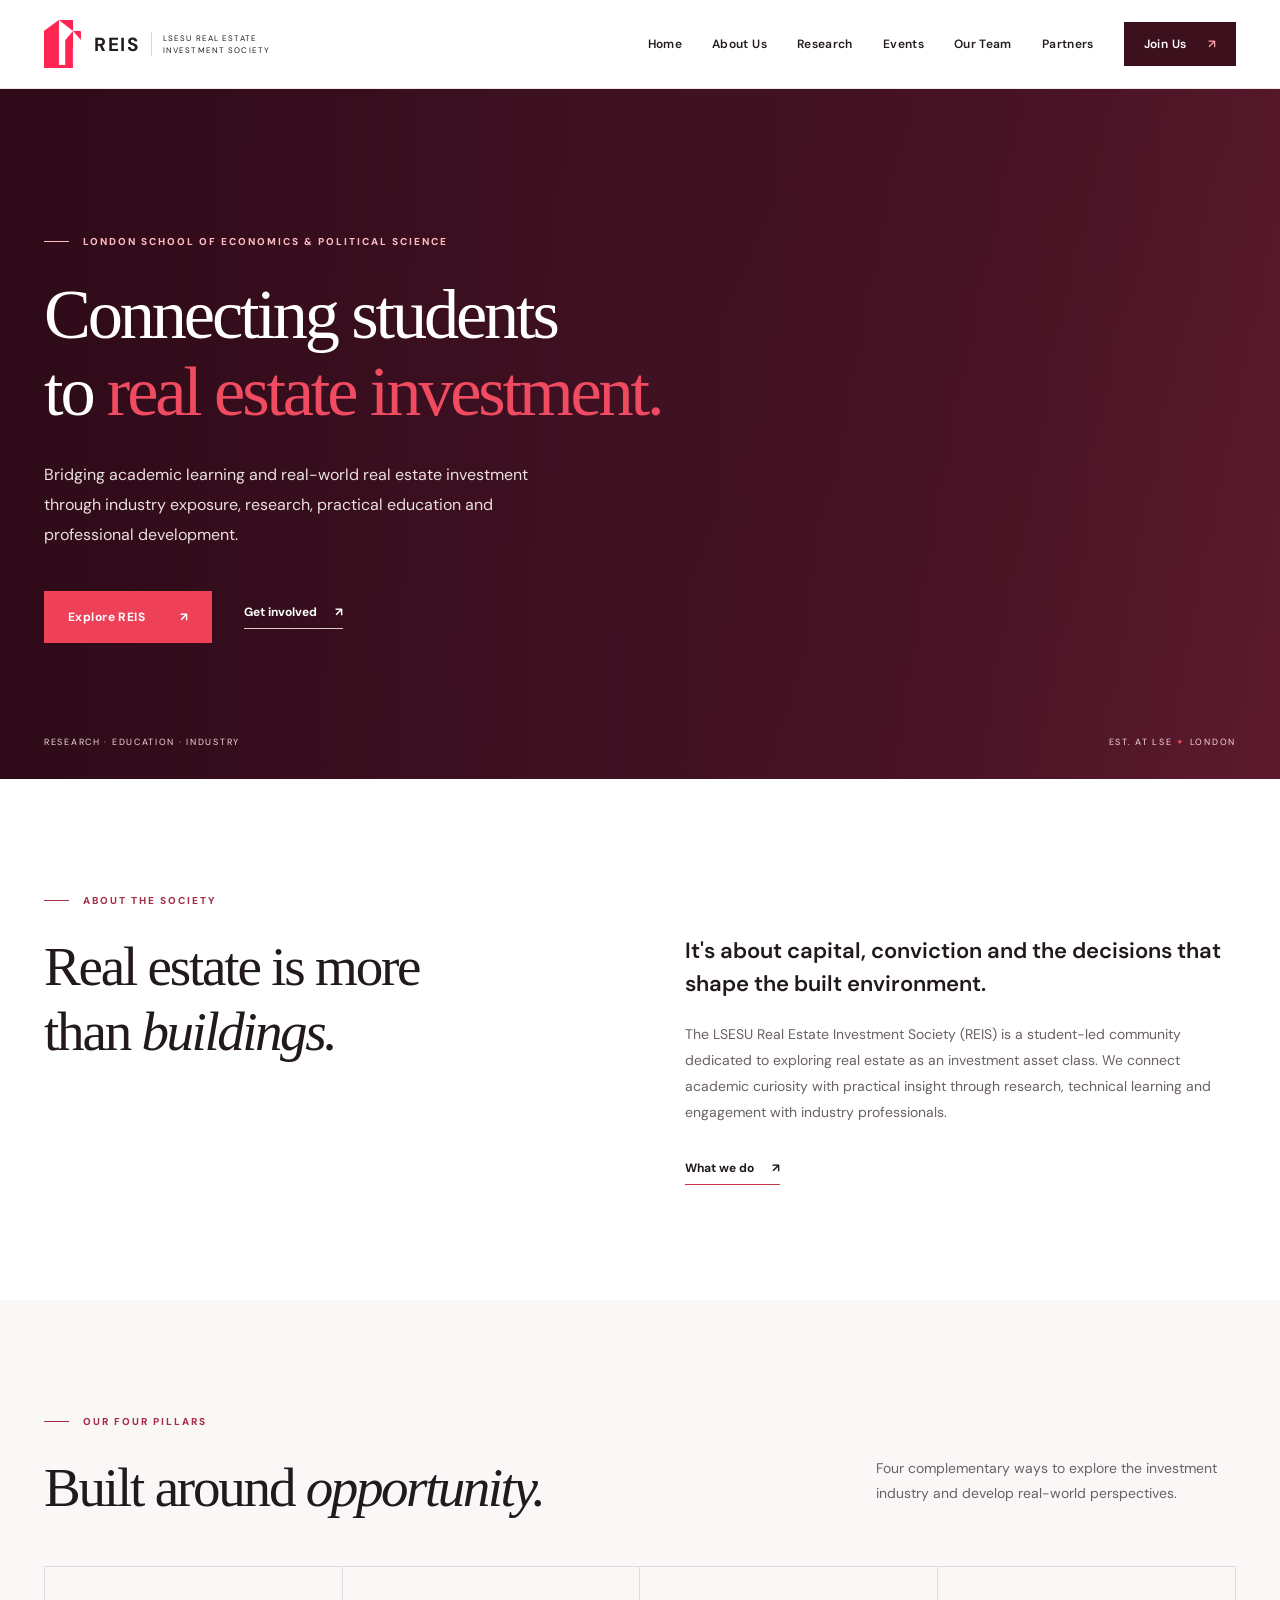
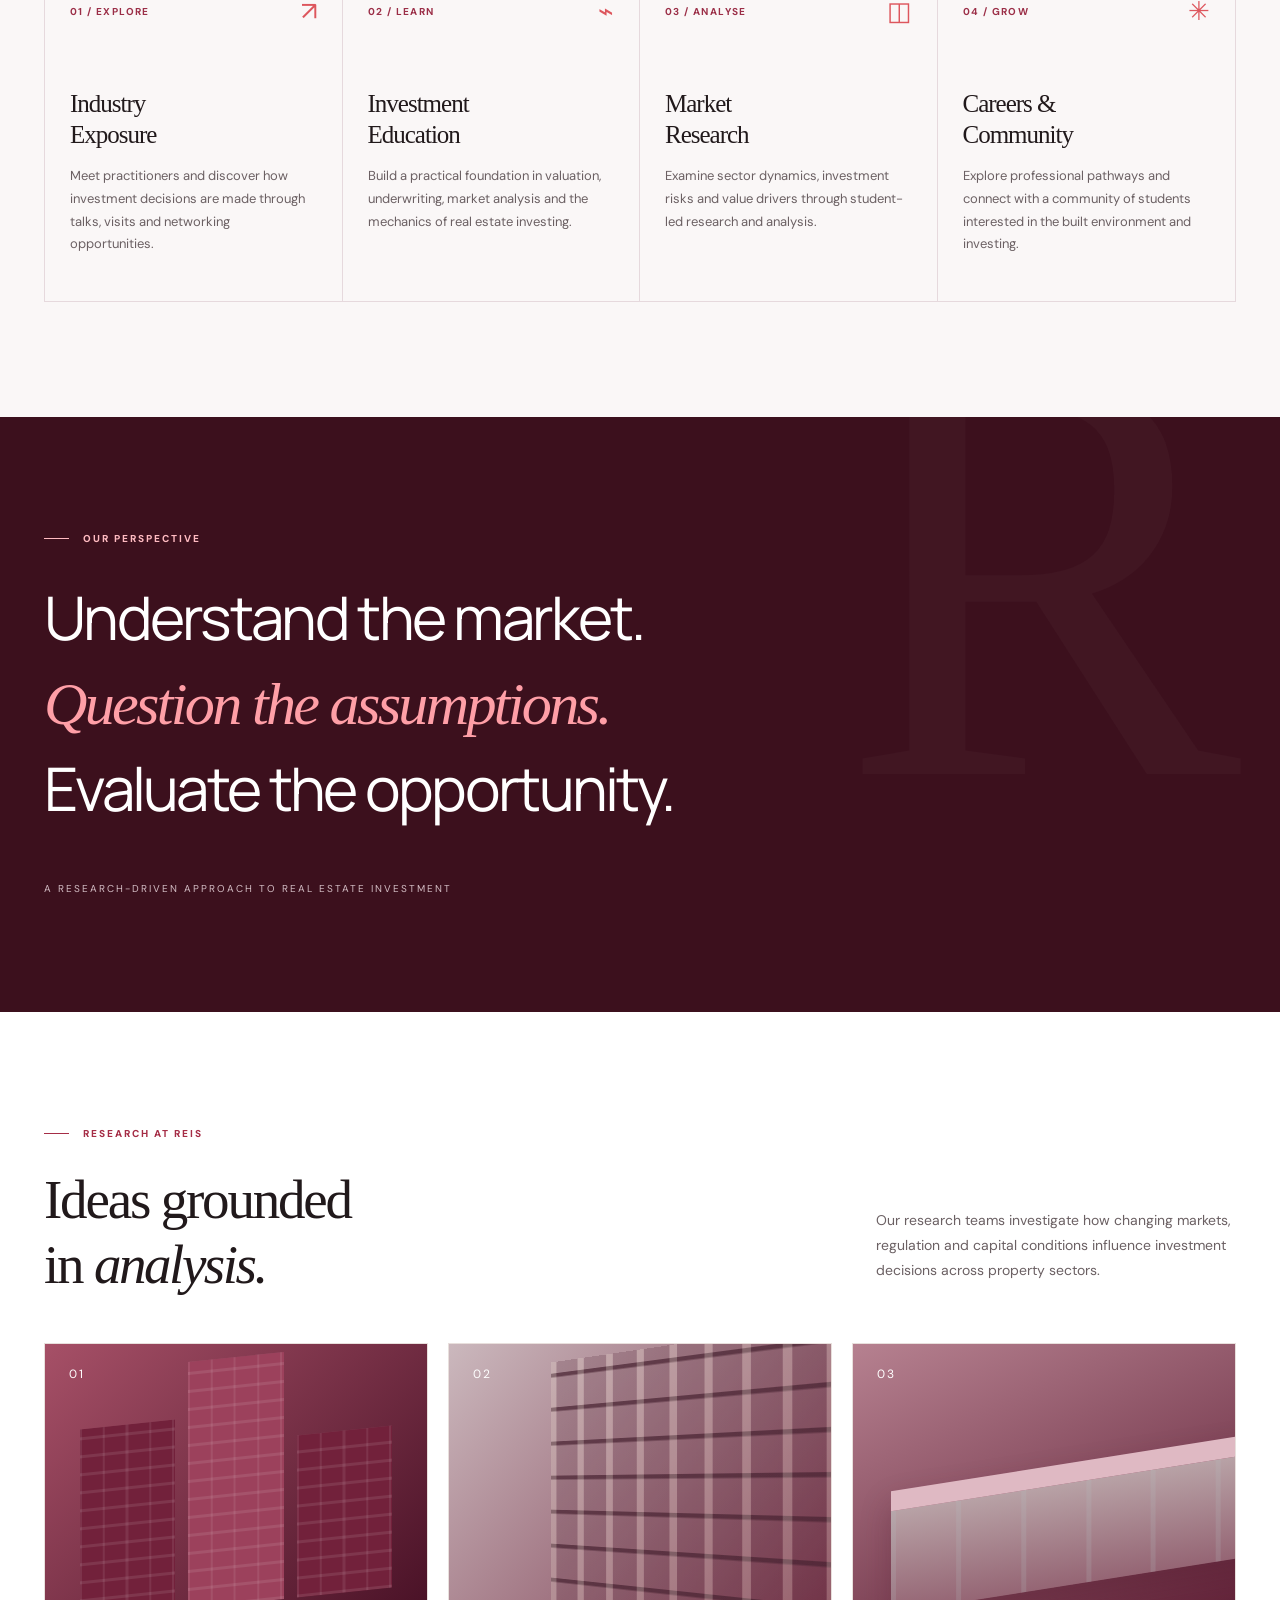
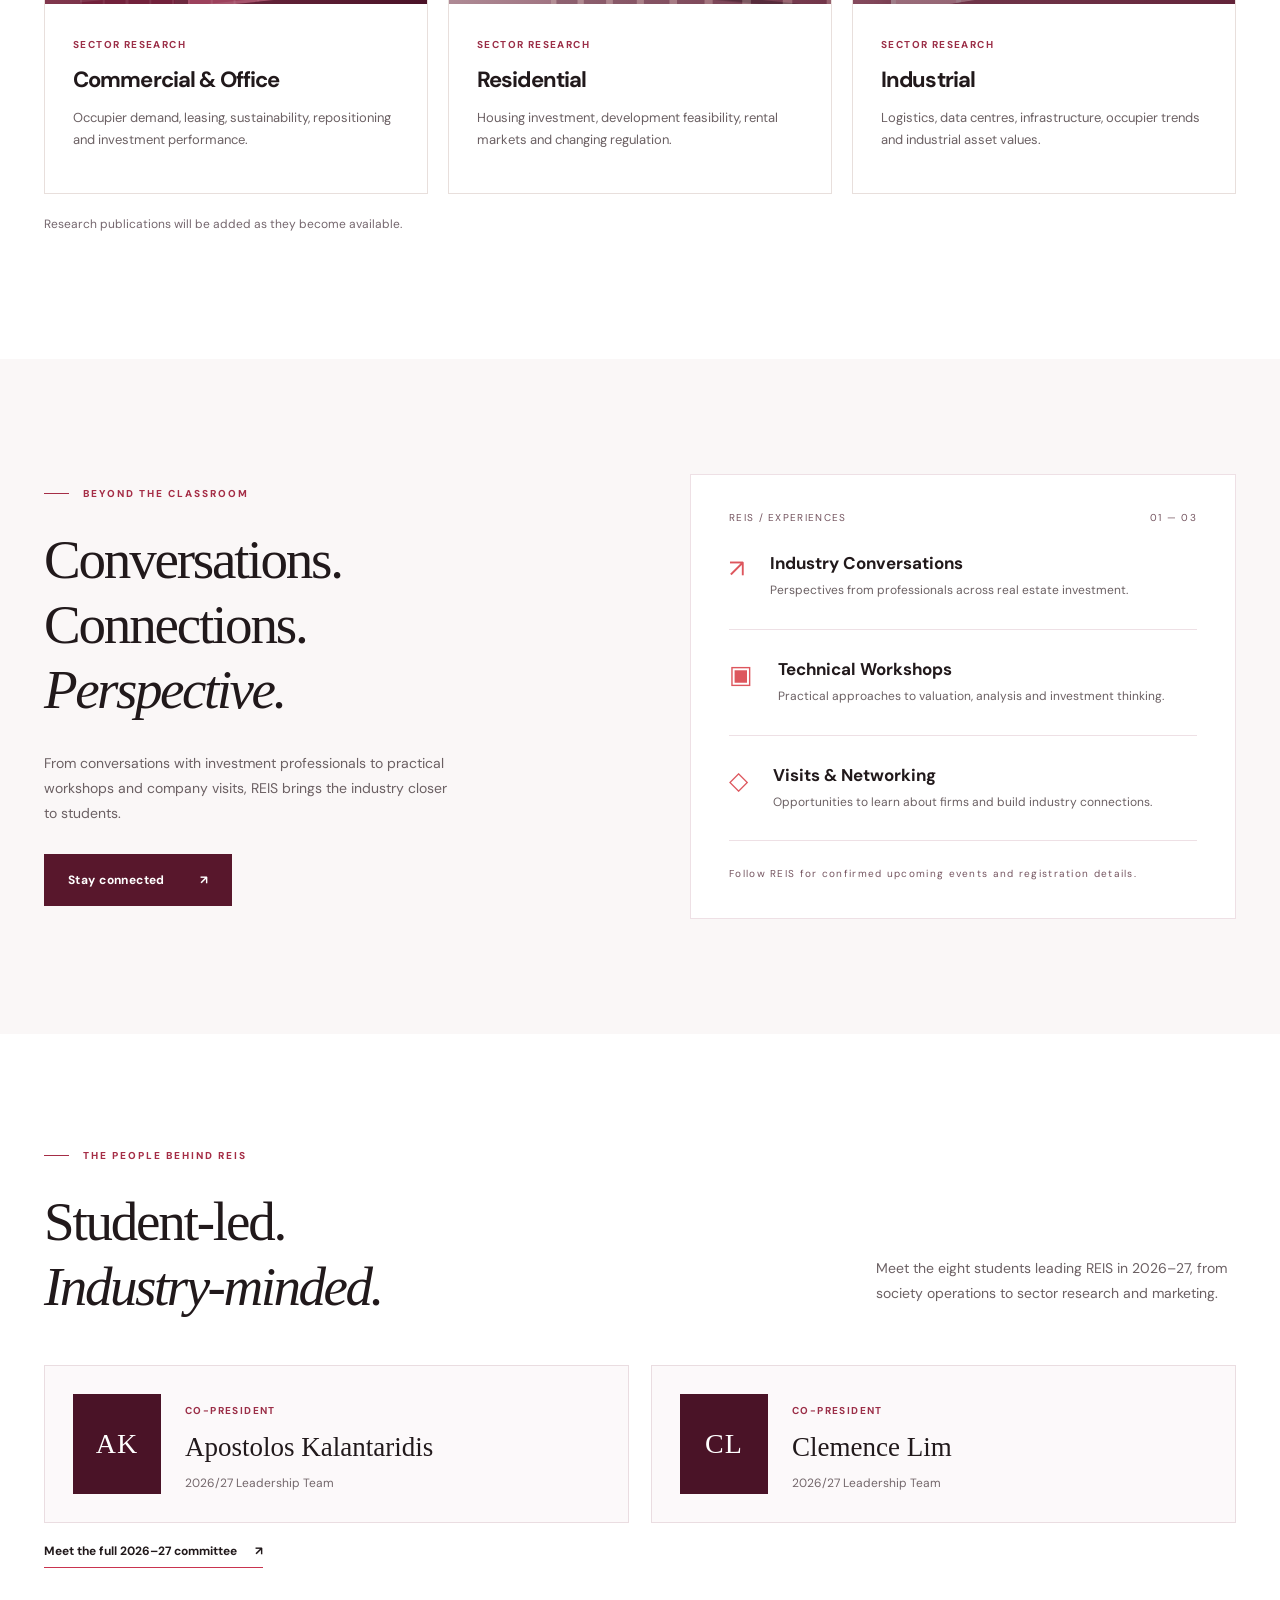
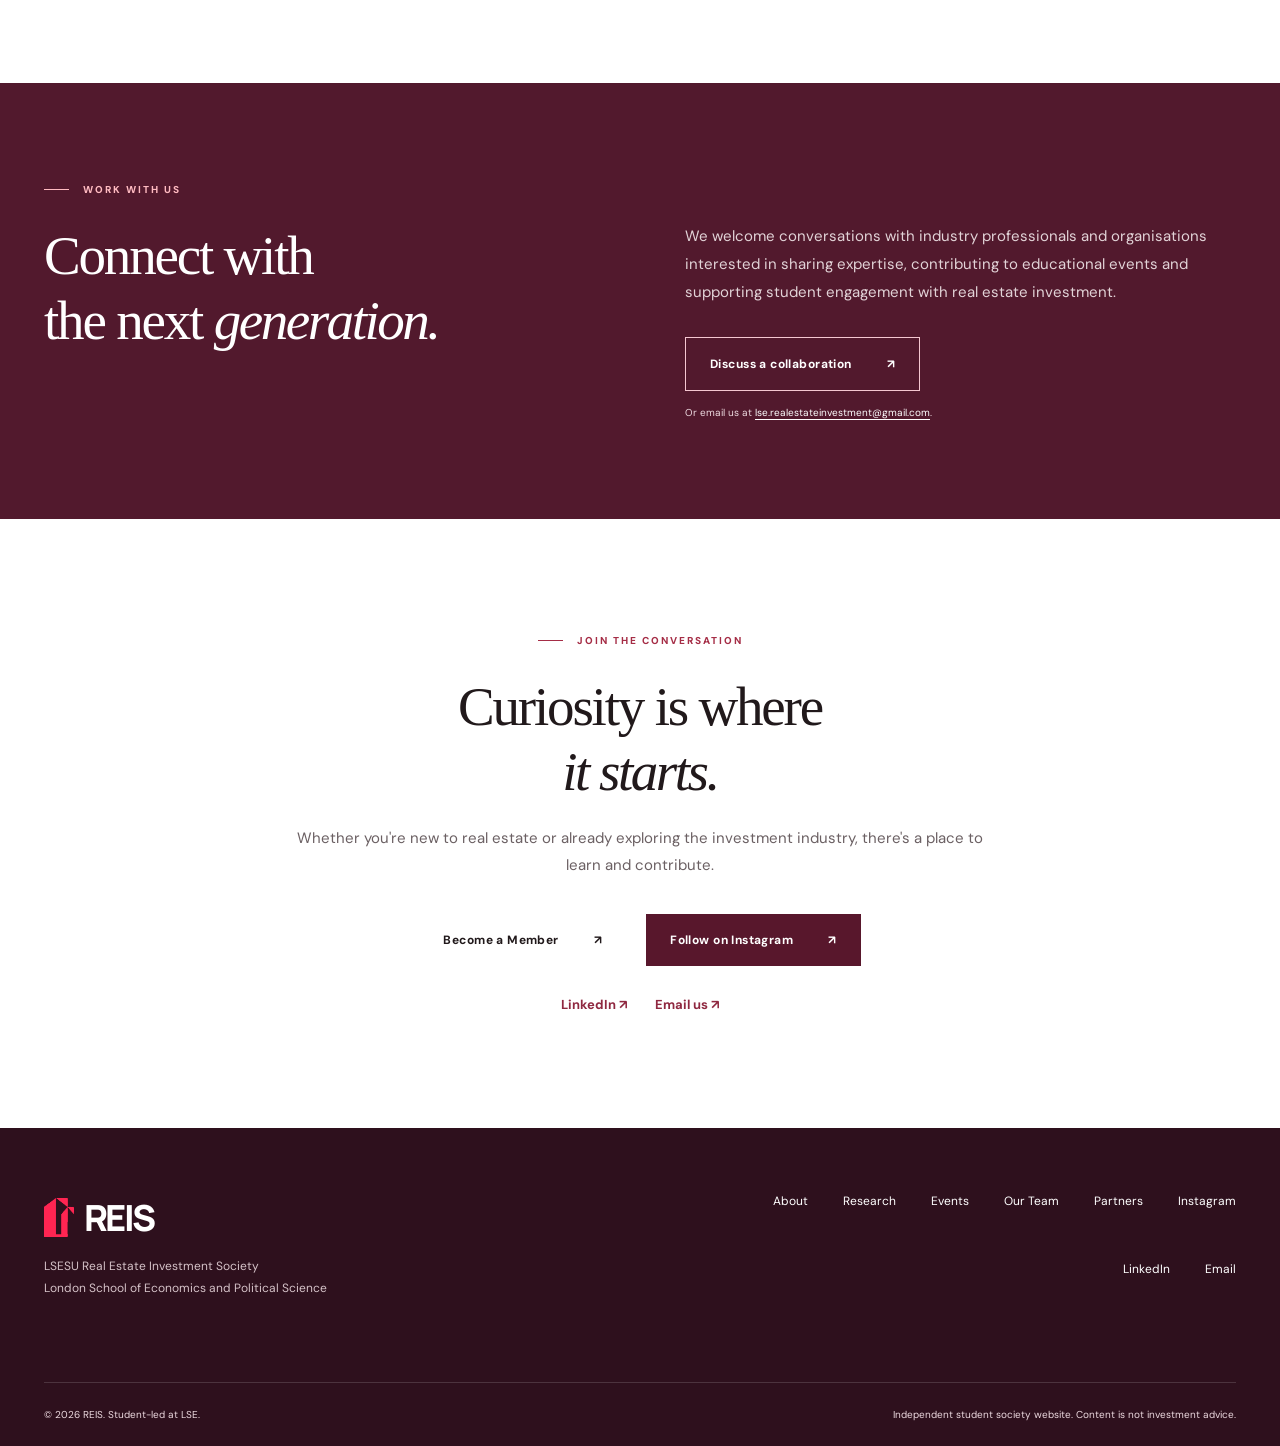
==== commit b9aa2954: "Add files via upload" ====
--- a/index.html
+++ b/index.html
@@ -10,7 +10,7 @@
 </head>
 <body>
 <a class="skip" href="#main">Skip to content</a>
-<header class="site-header"><div class="nav-shell"><a class="brand" href="#top" aria-label="REIS homepage"><img class="brand-logo" src="reis-logo-mark.png" alt="" width="39" height="52"><span class="brand-name"><strong>REIS</strong><small>LSESU REAL ESTATE<br>INVESTMENT SOCIETY</small></span></a><button class="menu-toggle" aria-label="Open navigation" aria-expanded="false" aria-controls="nav-links"><span></span><span></span><span></span></button><nav id="nav-links" class="nav-links" aria-label="Main navigation"><a href="#top">Home</a><a href="#about">About Us</a><a href="#research">Research</a><a href="#events">Events</a><a href="team.html">Our Team</a><a href="#partners">Partners</a><a class="nav-cta" href="#connect">Join Us <span aria-hidden="true">↗</span></a></nav></div></header>
+<header class="site-header"><div class="nav-shell"><a class="brand" href="#top" aria-label="REIS homepage"><img class="brand-logo" src="reis-logo-mark.png" alt="" width="39" height="52"><span class="brand-name"><strong>REIS</strong><small>LSESU REAL ESTATE<br>INVESTMENT SOCIETY</small></span></a><button class="menu-toggle" aria-label="Open navigation" aria-expanded="false" aria-controls="nav-links"><span></span><span></span><span></span></button><nav id="nav-links" class="nav-links" aria-label="Main navigation"><a href="#top">Home</a><a href="#about">About Us</a><a href="#research">Research</a><a href="#events">Events</a><a href="team.html">Our Team</a><a href="#partners">Partners</a><a class="nav-cta" href="https://www.lsesu.com/communities/societies/group/16870/" target="_blank" rel="noopener noreferrer">Join Us <span aria-hidden="true">↗</span></a></nav></div></header>
 <main id="main">
 <section class="hero" id="top"><div class="hero-art" aria-hidden="true"><div class="tower tower-one"></div><div class="tower tower-two"></div><div class="tower tower-three"></div><div class="tower tower-four"></div><div class="hero-grid"></div></div><div class="hero-overlay"></div><div class="container hero-content"><div class="eyebrow light"><span class="line"></span> LONDON SCHOOL OF ECONOMICS & POLITICAL SCIENCE</div><h1>Connecting students<br>to <em>real estate investment.</em></h1><p>Bridging academic learning and real-world real estate investment through industry exposure, research, practical education and professional development.</p><div class="hero-actions"><a class="btn btn-gold" href="#about">Explore REIS <span>↗</span></a><a class="text-link" href="#connect">Get involved <span>↗</span></a></div></div><div class="hero-bottom"><span>RESEARCH · EDUCATION · INDUSTRY</span><span>EST. AT LSE <span class="gold">✦</span> LONDON</span></div></section>
 <section class="intro section" id="about"><div class="container intro-layout"><div><p class="eyebrow"><span class="line"></span> ABOUT THE SOCIETY</p><h2>Real estate is more<br>than <span class="serif">buildings.</span></h2></div><div class="intro-copy"><p class="lead">It's about capital, conviction and the decisions that shape the built environment.</p><p>The LSESU Real Estate Investment Society (REIS) is a student-led community dedicated to exploring real estate as an investment asset class. We connect academic curiosity with practical insight through research, technical learning and engagement with industry professionals.</p><a href="#focus" class="inline-link">What we do <span>↗</span></a></div></div></section>
@@ -20,6 +20,6 @@
 <section class="events section" id="events"><div class="container events-layout"><div><p class="eyebrow"><span class="line"></span> BEYOND THE CLASSROOM</p><h2>Conversations.<br>Connections.<br><span class="serif">Perspective.</span></h2><p>From conversations with investment professionals to practical workshops and company visits, REIS brings the industry closer to students.</p><a class="btn btn-dark" href="#connect">Stay connected <span>↗</span></a></div><div class="event-panel"><div class="event-panel-top"><span>REIS / EXPERIENCES</span><span>01 — 03</span></div><div class="event-row"><span class="event-icon">↗</span><div><h3>Industry Conversations</h3><p>Perspectives from professionals across real estate investment.</p></div></div><div class="event-row"><span class="event-icon">▣</span><div><h3>Technical Workshops</h3><p>Practical approaches to valuation, analysis and investment thinking.</p></div></div><div class="event-row"><span class="event-icon">◇</span><div><h3>Visits & Networking</h3><p>Opportunities to learn about firms and build industry connections.</p></div></div><div class="event-panel-bottom">Follow REIS for confirmed upcoming events and registration details.</div></div></div></section>
 <section class="team section" id="team"><div class="container"><div class="section-top"><div><p class="eyebrow"><span class="line"></span> THE PEOPLE BEHIND REIS</p><h2>Student-led.<br><span class="serif">Industry-minded.</span></h2></div><p>Meet the eight students leading REIS in 2026–27, from society operations to sector research and marketing.</p></div><div class="leaders-grid"><article class="leader-card"><div class="leader-initial" aria-hidden="true">AK</div><div><span class="card-kicker">CO-PRESIDENT</span><h3>Apostolos Kalantaridis</h3><p>2026/27 Leadership Team</p></div></article><article class="leader-card"><div class="leader-initial" aria-hidden="true">CL</div><div><span class="card-kicker">CO-PRESIDENT</span><h3>Clemence Lim</h3><p>2026/27 Leadership Team</p></div></article></div><a href="team.html" class="inline-link">Meet the full 2026–27 committee <span>↗</span></a></div></section>
 <section class="partner-section" id="partners"><div class="container partner-layout"><div><p class="eyebrow light"><span class="line"></span> WORK WITH US</p><h2>Connect with<br>the next <span class="serif">generation.</span></h2></div><div><p>We welcome conversations with industry professionals and organisations interested in sharing expertise, contributing to educational events and supporting student engagement with real estate investment.</p><a class="btn btn-outline" href="mailto:lse.realestateinvestment@gmail.com?subject=REIS%20Collaboration%20Enquiry">Discuss a collaboration <span>↗</span></a><small>Or email us at <a href="mailto:lse.realestateinvestment@gmail.com">lse.realestateinvestment@gmail.com</a>.</small></div></div></section>
-<section class="connect section" id="connect"><div class="container connect-inner"><p class="eyebrow"><span class="line"></span> JOIN THE CONVERSATION</p><h2>Curiosity is where<br><span class="serif">it starts.</span></h2><p>Whether you're new to real estate or already exploring the investment industry, there's a place to learn and contribute.</p><div class="connect-actions"><span class="coming-soon">Official membership link coming soon</span><a class="btn btn-dark" href="https://www.instagram.com/lsesurealestate/" target="_blank" rel="noopener noreferrer">Follow on Instagram <span>↗</span></a></div><div class="social-links"><a href="https://www.linkedin.com/company/74881086/" target="_blank" rel="noopener noreferrer">LinkedIn ↗</a><a href="mailto:lse.realestateinvestment@gmail.com">Email us ↗</a></div></div></section>
+<section class="connect section" id="connect"><div class="container connect-inner"><p class="eyebrow"><span class="line"></span> JOIN THE CONVERSATION</p><h2>Curiosity is where<br><span class="serif">it starts.</span></h2><p>Whether you're new to real estate or already exploring the investment industry, there's a place to learn and contribute.</p><div class="connect-actions"><a class="btn btn-primary" href="https://www.lsesu.com/communities/societies/group/16870/" target="_blank" rel="noopener noreferrer">Become a Member <span>↗</span></a><a class="btn btn-dark" href="https://www.instagram.com/lsesurealestate/" target="_blank" rel="noopener noreferrer">Follow on Instagram <span>↗</span></a></div><div class="social-links"><a href="https://www.linkedin.com/company/74881086/" target="_blank" rel="noopener noreferrer">LinkedIn ↗</a><a href="mailto:lse.realestateinvestment@gmail.com">Email us ↗</a></div></div></section>
 </main><footer><div class="container footer-top"><div><span class="footer-brand"><img class="footer-logo" src="reis-logo-mark.png" alt="" width="32" height="43"> REIS</span><p>LSESU Real Estate Investment Society<br>London School of Economics and Political Science</p></div><div class="footer-links"><a href="#about">About</a><a href="#research">Research</a><a href="#events">Events</a><a href="team.html">Our Team</a><a href="#partners">Partners</a><a href="https://www.instagram.com/lsesurealestate/" target="_blank" rel="noopener noreferrer">Instagram</a><a href="https://www.linkedin.com/company/74881086/" target="_blank" rel="noopener noreferrer">LinkedIn</a><a href="mailto:lse.realestateinvestment@gmail.com">Email</a></div></div><div class="container footer-bottom"><span>© <span id="year"></span> REIS. Student-led at LSE.</span><span>Independent student society website. Content is not investment advice.</span></div></footer>
 </body></html>
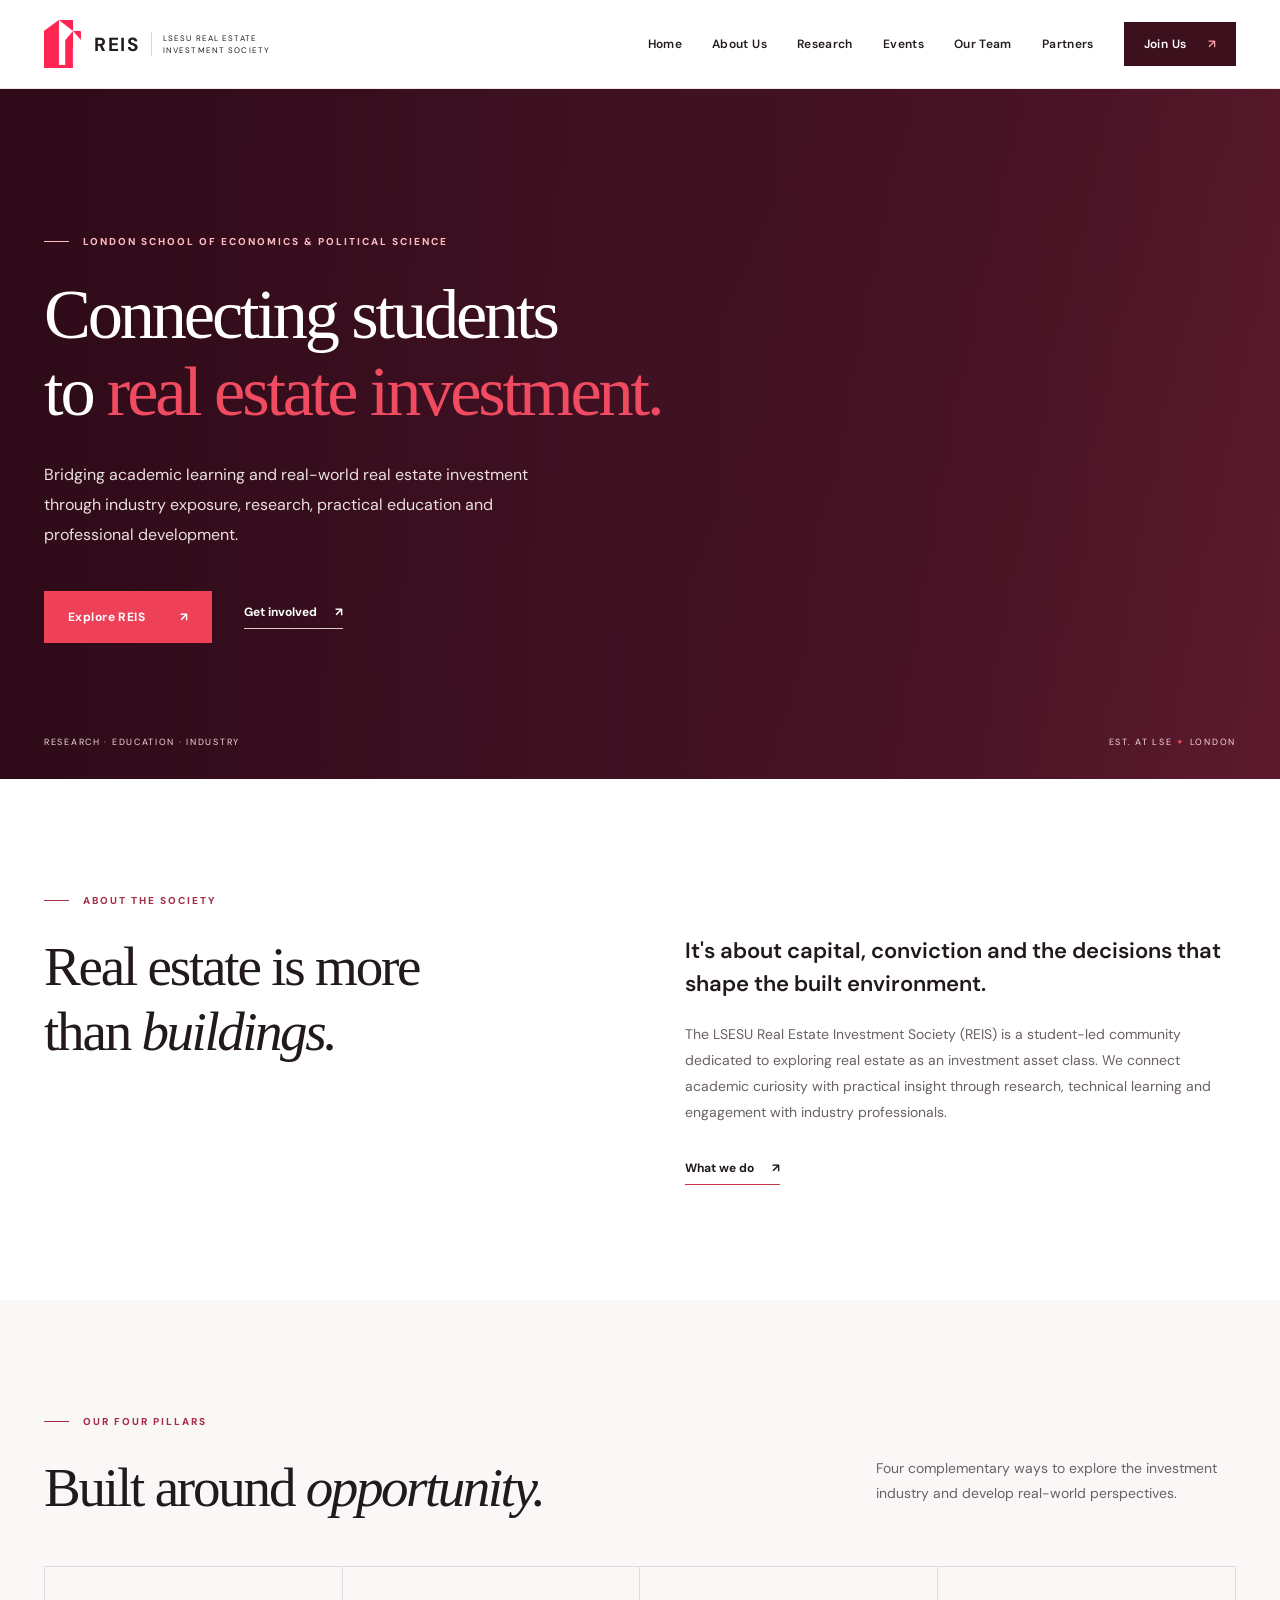
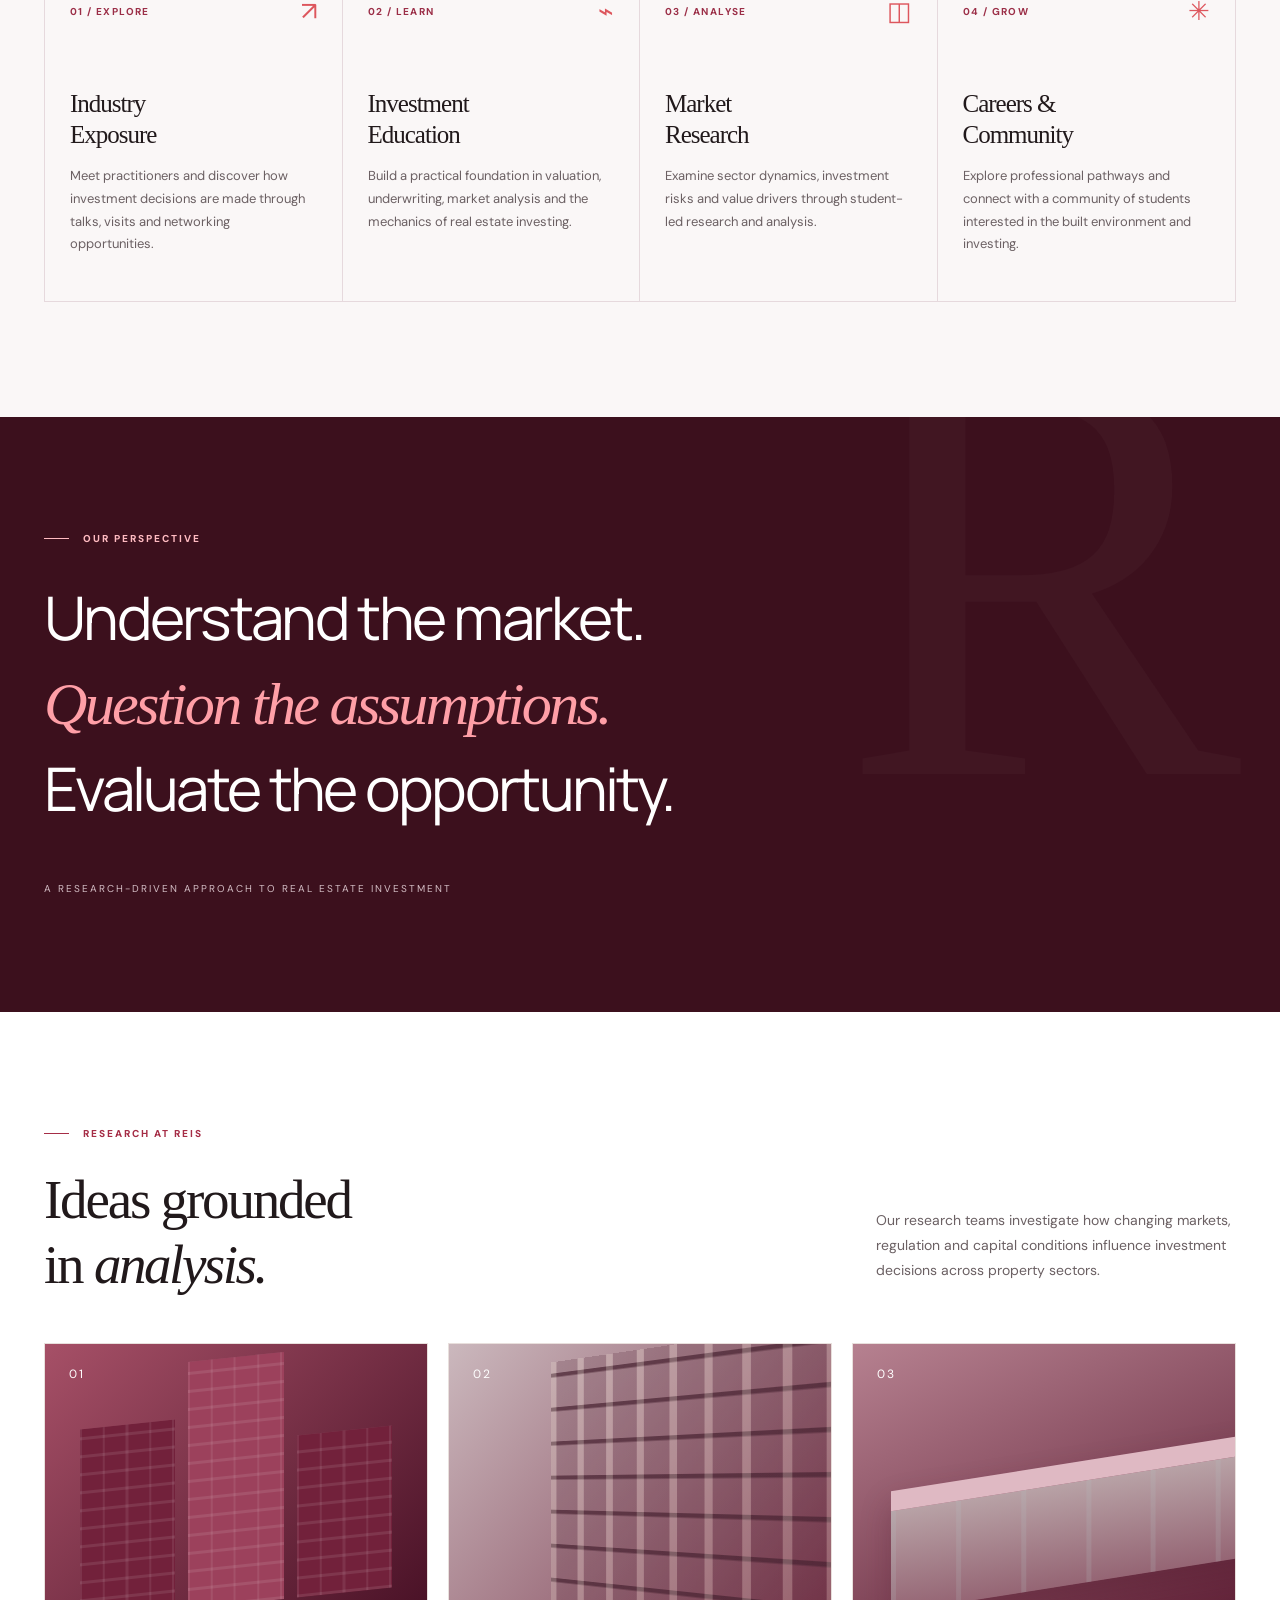
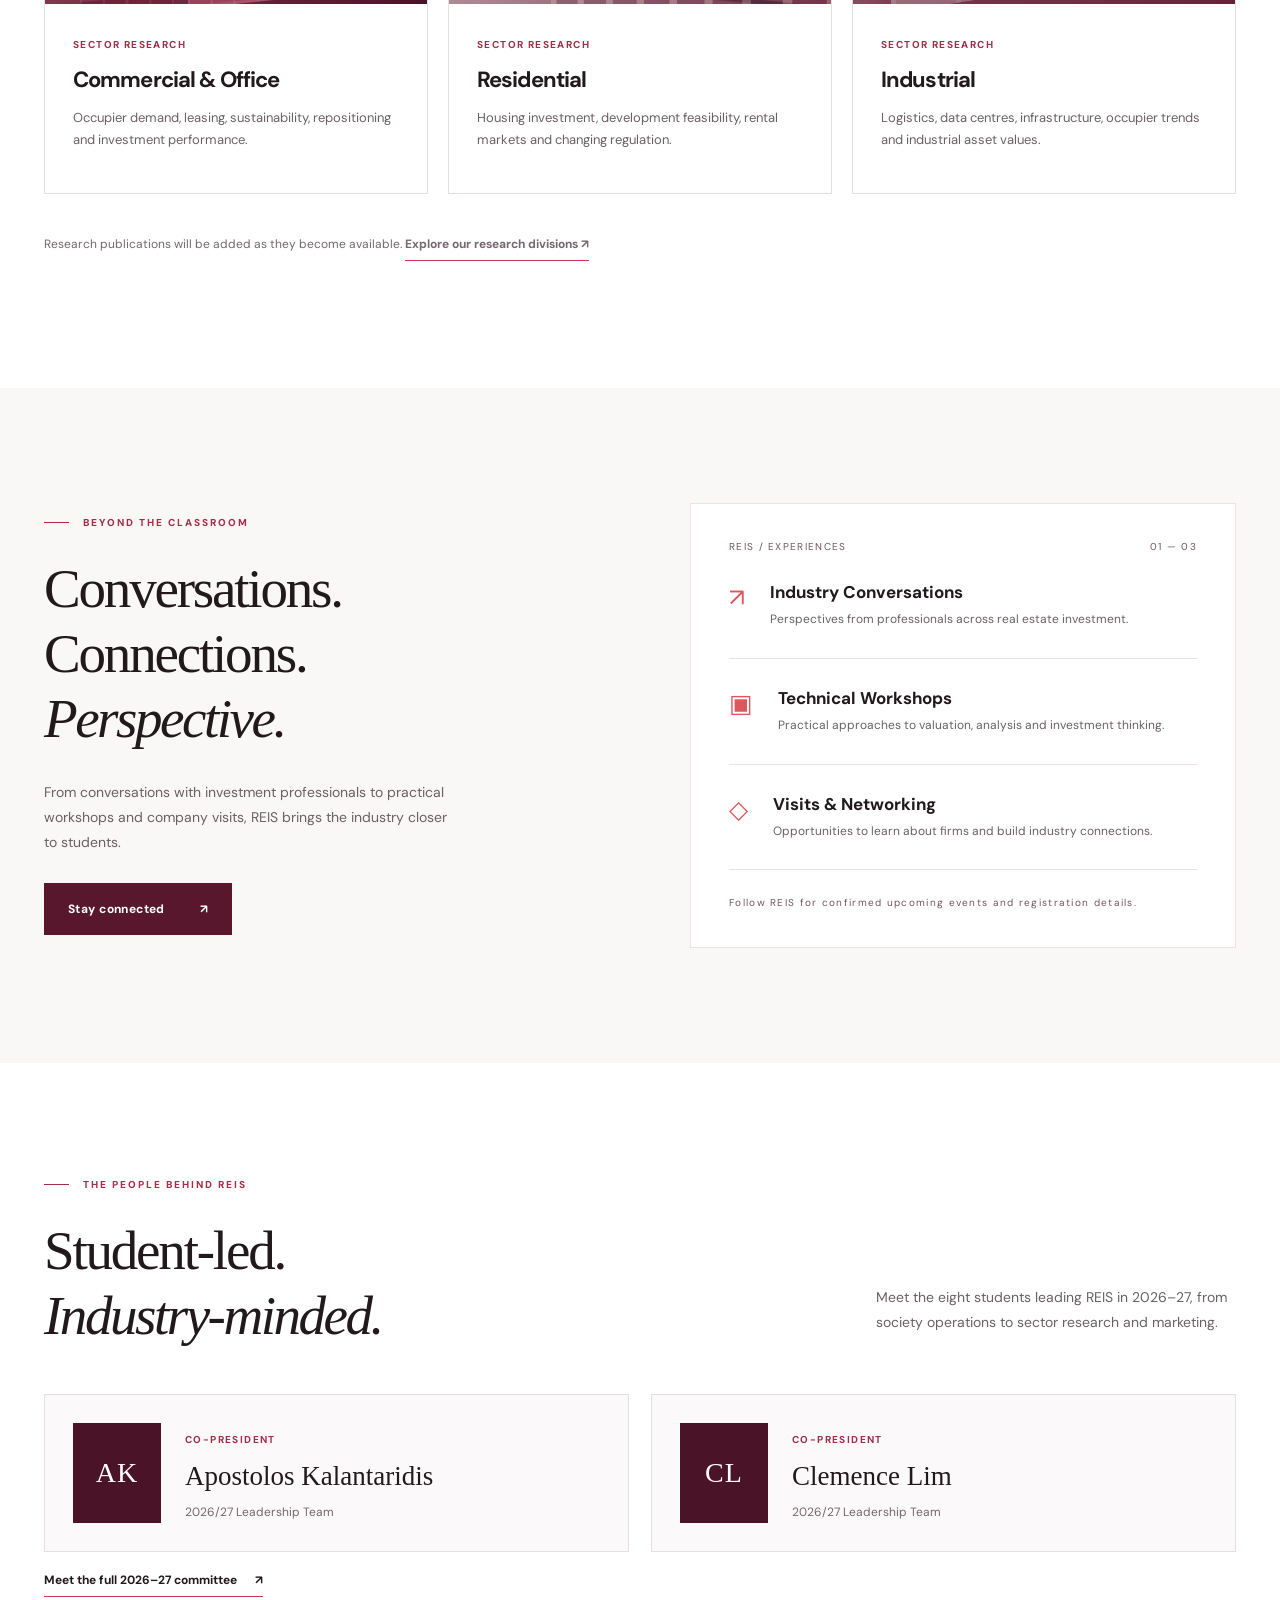
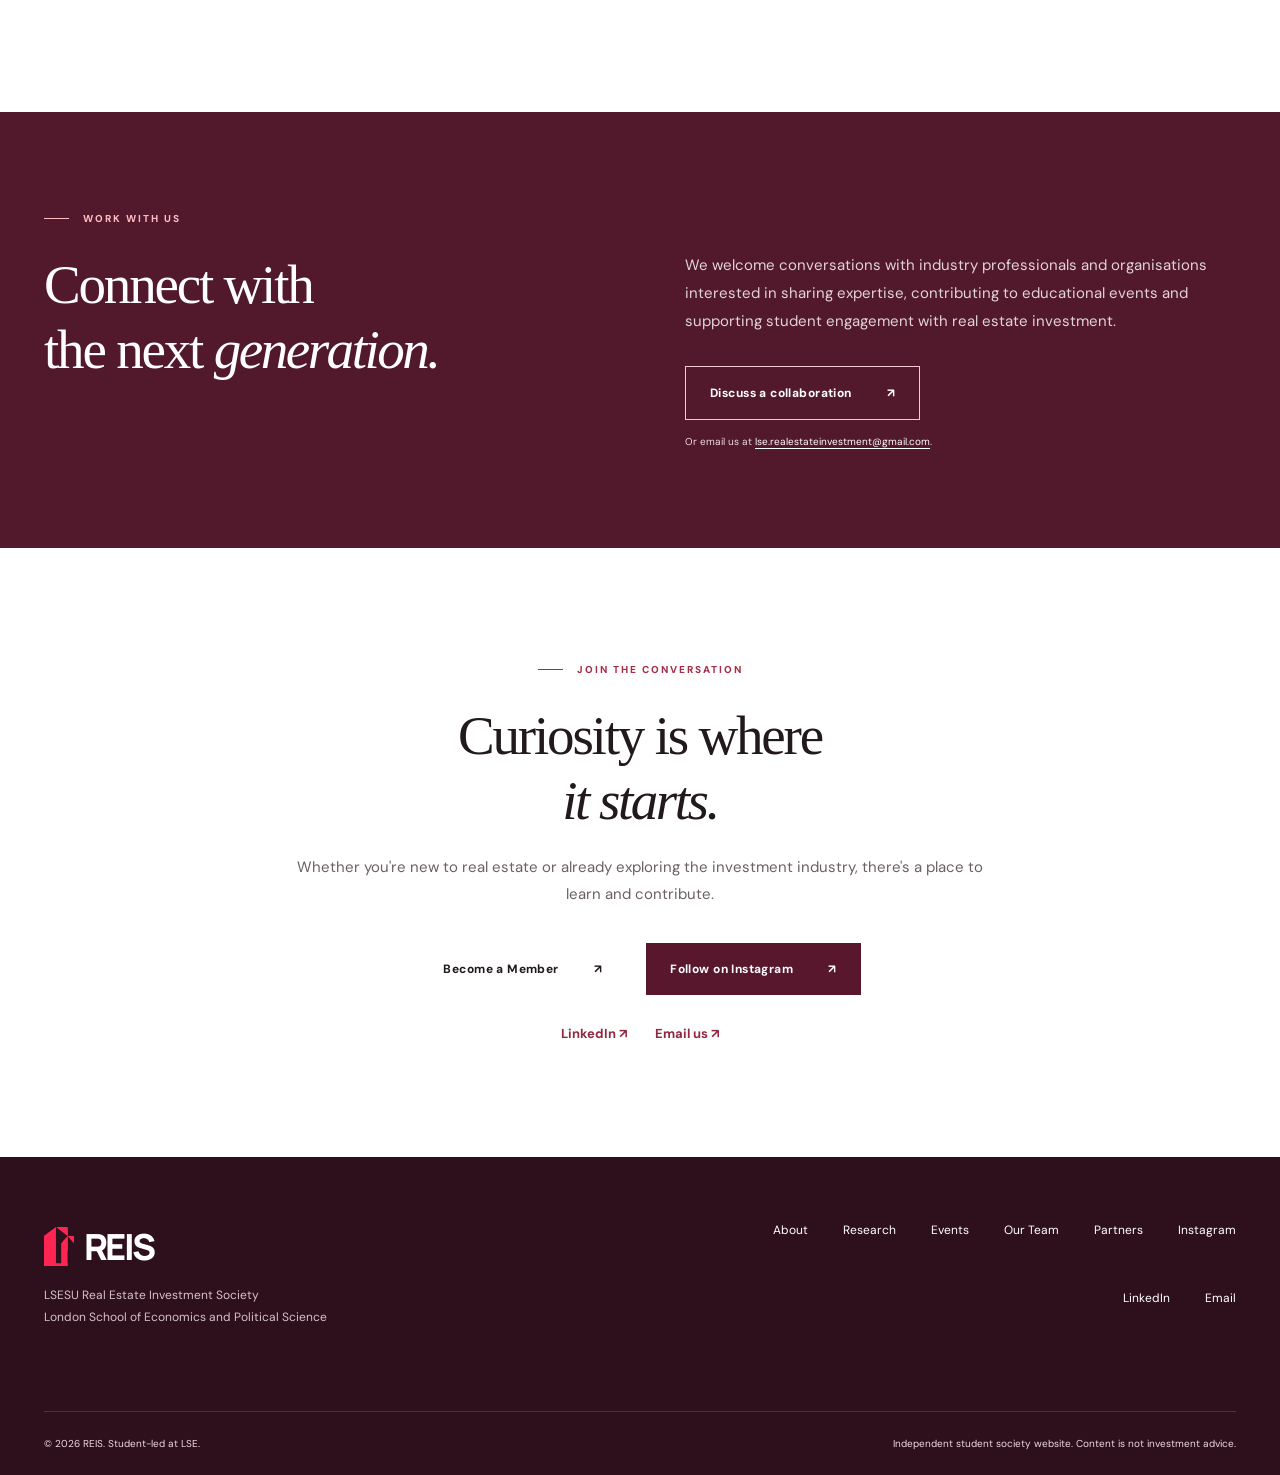
==== commit aa7a11de: "Add files via upload Stage 4: Add REIS research page" ====
--- a/index.html
+++ b/index.html
@@ -10,16 +10,16 @@
 </head>
 <body>
 <a class="skip" href="#main">Skip to content</a>
-<header class="site-header"><div class="nav-shell"><a class="brand" href="#top" aria-label="REIS homepage"><img class="brand-logo" src="reis-logo-mark.png" alt="" width="39" height="52"><span class="brand-name"><strong>REIS</strong><small>LSESU REAL ESTATE<br>INVESTMENT SOCIETY</small></span></a><button class="menu-toggle" aria-label="Open navigation" aria-expanded="false" aria-controls="nav-links"><span></span><span></span><span></span></button><nav id="nav-links" class="nav-links" aria-label="Main navigation"><a href="#top">Home</a><a href="#about">About Us</a><a href="#research">Research</a><a href="#events">Events</a><a href="team.html">Our Team</a><a href="#partners">Partners</a><a class="nav-cta" href="https://www.lsesu.com/communities/societies/group/16870/" target="_blank" rel="noopener noreferrer">Join Us <span aria-hidden="true">↗</span></a></nav></div></header>
+<header class="site-header"><div class="nav-shell"><a class="brand" href="#top" aria-label="REIS homepage"><img class="brand-logo" src="reis-logo-mark.png" alt="" width="39" height="52"><span class="brand-name"><strong>REIS</strong><small>LSESU REAL ESTATE<br>INVESTMENT SOCIETY</small></span></a><button class="menu-toggle" aria-label="Open navigation" aria-expanded="false" aria-controls="nav-links"><span></span><span></span><span></span></button><nav id="nav-links" class="nav-links" aria-label="Main navigation"><a href="#top">Home</a><a href="#about">About Us</a><a href="research.html">Research</a><a href="#events">Events</a><a href="team.html">Our Team</a><a href="#partners">Partners</a><a class="nav-cta" href="https://www.lsesu.com/communities/societies/group/16870/" target="_blank" rel="noopener noreferrer">Join Us <span aria-hidden="true">↗</span></a></nav></div></header>
 <main id="main">
 <section class="hero" id="top"><div class="hero-art" aria-hidden="true"><div class="tower tower-one"></div><div class="tower tower-two"></div><div class="tower tower-three"></div><div class="tower tower-four"></div><div class="hero-grid"></div></div><div class="hero-overlay"></div><div class="container hero-content"><div class="eyebrow light"><span class="line"></span> LONDON SCHOOL OF ECONOMICS & POLITICAL SCIENCE</div><h1>Connecting students<br>to <em>real estate investment.</em></h1><p>Bridging academic learning and real-world real estate investment through industry exposure, research, practical education and professional development.</p><div class="hero-actions"><a class="btn btn-gold" href="#about">Explore REIS <span>↗</span></a><a class="text-link" href="#connect">Get involved <span>↗</span></a></div></div><div class="hero-bottom"><span>RESEARCH · EDUCATION · INDUSTRY</span><span>EST. AT LSE <span class="gold">✦</span> LONDON</span></div></section>
 <section class="intro section" id="about"><div class="container intro-layout"><div><p class="eyebrow"><span class="line"></span> ABOUT THE SOCIETY</p><h2>Real estate is more<br>than <span class="serif">buildings.</span></h2></div><div class="intro-copy"><p class="lead">It's about capital, conviction and the decisions that shape the built environment.</p><p>The LSESU Real Estate Investment Society (REIS) is a student-led community dedicated to exploring real estate as an investment asset class. We connect academic curiosity with practical insight through research, technical learning and engagement with industry professionals.</p><a href="#focus" class="inline-link">What we do <span>↗</span></a></div></div></section>
 <section class="focus section" id="focus"><div class="container"><div class="section-top"><div><p class="eyebrow"><span class="line"></span> OUR FOUR PILLARS</p><h2>Built around <span class="serif">opportunity.</span></h2></div><p>Four complementary ways to explore the investment industry and develop real-world perspectives.</p></div><div class="pillar-grid"><article class="pillar"><span class="pillar-number">01 / EXPLORE</span><span class="pillar-symbol">↗</span><h3>Industry<br>Exposure</h3><p>Meet practitioners and discover how investment decisions are made through talks, visits and networking opportunities.</p></article><article class="pillar"><span class="pillar-number">02 / LEARN</span><span class="pillar-symbol">⌁</span><h3>Investment<br>Education</h3><p>Build a practical foundation in valuation, underwriting, market analysis and the mechanics of real estate investing.</p></article><article class="pillar"><span class="pillar-number">03 / ANALYSE</span><span class="pillar-symbol">◫</span><h3>Market<br>Research</h3><p>Examine sector dynamics, investment risks and value drivers through student-led research and analysis.</p></article><article class="pillar"><span class="pillar-number">04 / GROW</span><span class="pillar-symbol">✳</span><h3>Careers &<br>Community</h3><p>Explore professional pathways and connect with a community of students interested in the built environment and investing.</p></article></div></div></section>
 <section class="statement"><div class="container statement-inner"><span class="eyebrow light"><span class="line"></span> OUR PERSPECTIVE</span><p>Understand the market.<br><em>Question the assumptions.</em><br>Evaluate the opportunity.</p><span class="statement-foot">A RESEARCH-DRIVEN APPROACH TO REAL ESTATE INVESTMENT</span></div></section>
-<section class="research section" id="research"><div class="container"><div class="section-top"><div><p class="eyebrow"><span class="line"></span> RESEARCH AT REIS</p><h2>Ideas grounded<br>in <span class="serif">analysis.</span></h2></div><p>Our research teams investigate how changing markets, regulation and capital conditions influence investment decisions across property sectors.</p></div><div class="research-grid"><article class="research-card"><div class="card-visual visual-office"><span class="visual-index">01</span><div class="buildings" aria-hidden="true"><i></i><i></i><i></i></div></div><div class="card-body"><span class="card-kicker">SECTOR RESEARCH</span><h3>Commercial & Office</h3><p>Occupier demand, leasing, sustainability, repositioning and investment performance.</p></div></article><article class="research-card"><div class="card-visual visual-residential"><span class="visual-index">02</span><div class="residential-lines" aria-hidden="true"></div></div><div class="card-body"><span class="card-kicker">SECTOR RESEARCH</span><h3>Residential</h3><p>Housing investment, development feasibility, rental markets and changing regulation.</p></div></article><article class="research-card"><div class="card-visual visual-industrial"><span class="visual-index">03</span><div class="warehouse" aria-hidden="true"></div></div><div class="card-body"><span class="card-kicker">SECTOR RESEARCH</span><h3>Industrial</h3><p>Logistics, data centres, infrastructure, occupier trends and industrial asset values.</p></div></article></div><p class="research-note">Research publications will be added as they become available.</p></div></section>
+<section class="research section" id="research"><div class="container"><div class="section-top"><div><p class="eyebrow"><span class="line"></span> RESEARCH AT REIS</p><h2>Ideas grounded<br>in <span class="serif">analysis.</span></h2></div><p>Our research teams investigate how changing markets, regulation and capital conditions influence investment decisions across property sectors.</p></div><div class="research-grid"><article class="research-card"><div class="card-visual visual-office"><span class="visual-index">01</span><div class="buildings" aria-hidden="true"><i></i><i></i><i></i></div></div><div class="card-body"><span class="card-kicker">SECTOR RESEARCH</span><h3>Commercial & Office</h3><p>Occupier demand, leasing, sustainability, repositioning and investment performance.</p></div></article><article class="research-card"><div class="card-visual visual-residential"><span class="visual-index">02</span><div class="residential-lines" aria-hidden="true"></div></div><div class="card-body"><span class="card-kicker">SECTOR RESEARCH</span><h3>Residential</h3><p>Housing investment, development feasibility, rental markets and changing regulation.</p></div></article><article class="research-card"><div class="card-visual visual-industrial"><span class="visual-index">03</span><div class="warehouse" aria-hidden="true"></div></div><div class="card-body"><span class="card-kicker">SECTOR RESEARCH</span><h3>Industrial</h3><p>Logistics, data centres, infrastructure, occupier trends and industrial asset values.</p></div></article></div><p class="research-note">Research publications will be added as they become available. <a href="research.html" class="inline-link">Explore our research divisions ↗</a></p></div></section>
 <section class="events section" id="events"><div class="container events-layout"><div><p class="eyebrow"><span class="line"></span> BEYOND THE CLASSROOM</p><h2>Conversations.<br>Connections.<br><span class="serif">Perspective.</span></h2><p>From conversations with investment professionals to practical workshops and company visits, REIS brings the industry closer to students.</p><a class="btn btn-dark" href="#connect">Stay connected <span>↗</span></a></div><div class="event-panel"><div class="event-panel-top"><span>REIS / EXPERIENCES</span><span>01 — 03</span></div><div class="event-row"><span class="event-icon">↗</span><div><h3>Industry Conversations</h3><p>Perspectives from professionals across real estate investment.</p></div></div><div class="event-row"><span class="event-icon">▣</span><div><h3>Technical Workshops</h3><p>Practical approaches to valuation, analysis and investment thinking.</p></div></div><div class="event-row"><span class="event-icon">◇</span><div><h3>Visits & Networking</h3><p>Opportunities to learn about firms and build industry connections.</p></div></div><div class="event-panel-bottom">Follow REIS for confirmed upcoming events and registration details.</div></div></div></section>
 <section class="team section" id="team"><div class="container"><div class="section-top"><div><p class="eyebrow"><span class="line"></span> THE PEOPLE BEHIND REIS</p><h2>Student-led.<br><span class="serif">Industry-minded.</span></h2></div><p>Meet the eight students leading REIS in 2026–27, from society operations to sector research and marketing.</p></div><div class="leaders-grid"><article class="leader-card"><div class="leader-initial" aria-hidden="true">AK</div><div><span class="card-kicker">CO-PRESIDENT</span><h3>Apostolos Kalantaridis</h3><p>2026/27 Leadership Team</p></div></article><article class="leader-card"><div class="leader-initial" aria-hidden="true">CL</div><div><span class="card-kicker">CO-PRESIDENT</span><h3>Clemence Lim</h3><p>2026/27 Leadership Team</p></div></article></div><a href="team.html" class="inline-link">Meet the full 2026–27 committee <span>↗</span></a></div></section>
 <section class="partner-section" id="partners"><div class="container partner-layout"><div><p class="eyebrow light"><span class="line"></span> WORK WITH US</p><h2>Connect with<br>the next <span class="serif">generation.</span></h2></div><div><p>We welcome conversations with industry professionals and organisations interested in sharing expertise, contributing to educational events and supporting student engagement with real estate investment.</p><a class="btn btn-outline" href="mailto:lse.realestateinvestment@gmail.com?subject=REIS%20Collaboration%20Enquiry">Discuss a collaboration <span>↗</span></a><small>Or email us at <a href="mailto:lse.realestateinvestment@gmail.com">lse.realestateinvestment@gmail.com</a>.</small></div></div></section>
 <section class="connect section" id="connect"><div class="container connect-inner"><p class="eyebrow"><span class="line"></span> JOIN THE CONVERSATION</p><h2>Curiosity is where<br><span class="serif">it starts.</span></h2><p>Whether you're new to real estate or already exploring the investment industry, there's a place to learn and contribute.</p><div class="connect-actions"><a class="btn btn-primary" href="https://www.lsesu.com/communities/societies/group/16870/" target="_blank" rel="noopener noreferrer">Become a Member <span>↗</span></a><a class="btn btn-dark" href="https://www.instagram.com/lsesurealestate/" target="_blank" rel="noopener noreferrer">Follow on Instagram <span>↗</span></a></div><div class="social-links"><a href="https://www.linkedin.com/company/74881086/" target="_blank" rel="noopener noreferrer">LinkedIn ↗</a><a href="mailto:lse.realestateinvestment@gmail.com">Email us ↗</a></div></div></section>
-</main><footer><div class="container footer-top"><div><span class="footer-brand"><img class="footer-logo" src="reis-logo-mark.png" alt="" width="32" height="43"> REIS</span><p>LSESU Real Estate Investment Society<br>London School of Economics and Political Science</p></div><div class="footer-links"><a href="#about">About</a><a href="#research">Research</a><a href="#events">Events</a><a href="team.html">Our Team</a><a href="#partners">Partners</a><a href="https://www.instagram.com/lsesurealestate/" target="_blank" rel="noopener noreferrer">Instagram</a><a href="https://www.linkedin.com/company/74881086/" target="_blank" rel="noopener noreferrer">LinkedIn</a><a href="mailto:lse.realestateinvestment@gmail.com">Email</a></div></div><div class="container footer-bottom"><span>© <span id="year"></span> REIS. Student-led at LSE.</span><span>Independent student society website. Content is not investment advice.</span></div></footer>
+</main><footer><div class="container footer-top"><div><span class="footer-brand"><img class="footer-logo" src="reis-logo-mark.png" alt="" width="32" height="43"> REIS</span><p>LSESU Real Estate Investment Society<br>London School of Economics and Political Science</p></div><div class="footer-links"><a href="#about">About</a><a href="research.html">Research</a><a href="#events">Events</a><a href="team.html">Our Team</a><a href="#partners">Partners</a><a href="https://www.instagram.com/lsesurealestate/" target="_blank" rel="noopener noreferrer">Instagram</a><a href="https://www.linkedin.com/company/74881086/" target="_blank" rel="noopener noreferrer">LinkedIn</a><a href="mailto:lse.realestateinvestment@gmail.com">Email</a></div></div><div class="container footer-bottom"><span>© <span id="year"></span> REIS. Student-led at LSE.</span><span>Independent student society website. Content is not investment advice.</span></div></footer>
 </body></html>
--- a/style.css
+++ b/style.css
@@ -87,3 +87,27 @@
 .archive-section{background:#f8f1f3;padding:105px 0}.archive-empty{border-top:1px solid #dfcdd3;border-bottom:1px solid #dfcdd3;padding:28px 0;margin-top:35px}.archive-empty span{display:block;font-size:10px;letter-spacing:.15em;color:#a52d46;font-weight:800;margin-bottom:10px}.archive-empty strong{font-size:23px}.archive-empty p{color:#6b6063;font-size:13px;line-height:1.7}
 @media(max-width:1000px){.committee-grid{grid-template-columns:repeat(2,minmax(0,1fr))}.portrait-wrap{height:350px}}
 @media(max-width:600px){.team-hero{padding:75px 0}.team-year{flex-wrap:wrap}.group-photo-placeholder{min-height:220px;flex-direction:column;text-align:center}.committee-grid{gap:12px}.portrait-wrap{height:210px}.committee-card-copy{padding:15px 12px}.committee-card h3{font-size:16px}.committee-role{font-size:9px;min-height:45px}.committee-subheading{display:block}.committee-subheading h2{margin-top:12px}.archive-section{padding:70px 0}}
+
+/* Stage 4: Research page */
+.research-hero{background:radial-gradient(circle at 92% 10%,#903b50 0,transparent 42%),linear-gradient(115deg,#310c1b,#581b31)}
+.research-intro-grid{display:grid;grid-template-columns:1fr 1fr;gap:90px;align-items:start}
+.research-intro-grid h2,.research-publications h2{font-size:clamp(38px,5vw,70px);letter-spacing:-.055em;line-height:1.1;margin:16px 0}
+.research-intro-grid .lead{font-size:21px;color:#321f27;line-height:1.55;margin-top:12px}
+.research-intro-grid p:not(.lead){color:#665d61;line-height:1.85}
+.research-divisions{background:#f8f3f4}.division-stack{margin-top:50px;border-top:1px solid #e1d5d9}
+.division-row{display:grid;grid-template-columns:30% 1fr;gap:45px;border-bottom:1px solid #e1d5d9;padding:52px 0 56px}
+.division-index{font-size:12px;letter-spacing:.14em;font-weight:800;color:#ac344e;padding-top:12px}
+.division-row h3{font-size:clamp(32px,4vw,56px);letter-spacing:-.06em;margin:0 0 18px;line-height:1.2}
+.division-row h3 em{font-family:Georgia,serif;font-weight:400}
+.division-row p{font-size:15px;line-height:1.85;color:#6b6063;max-width:720px}
+.division-tags{display:flex;flex-wrap:wrap;gap:9px;margin:26px 0}
+.division-tags span{border:1px solid #decbd1;background:#fff;padding:9px 12px;font-size:11px;color:#653347;font-weight:700}
+.division-row .division-head{font-size:11px;letter-spacing:.09em;color:#a52d46;font-weight:700;margin-top:22px}
+.division-head strong{display:block;font-size:16px;letter-spacing:0;color:#261a1e;margin-top:7px}
+.research-publications-grid{display:grid;grid-template-columns:1fr 1fr;gap:80px;margin-top:15px}
+.research-publications-grid>div>p{line-height:1.8;color:#6b6063;max-width:470px}
+.publication-empty{padding:36px;background:#f9f3f5;border:1px solid #e9dce0}
+.publication-empty span{display:block;font-size:11px;letter-spacing:.13em;color:#a52d46;font-weight:800;margin-bottom:16px}
+.publication-empty strong{font-size:26px}.publication-empty p{color:#6b6063;line-height:1.8;font-size:14px}
+.publication-empty a{font-weight:800;color:#a52d46;font-size:13px}
+@media(max-width:750px){.research-intro-grid,.research-publications-grid{grid-template-columns:1fr;gap:24px}.division-row{grid-template-columns:1fr;gap:12px;padding:35px 0}.division-index{padding-top:0}}
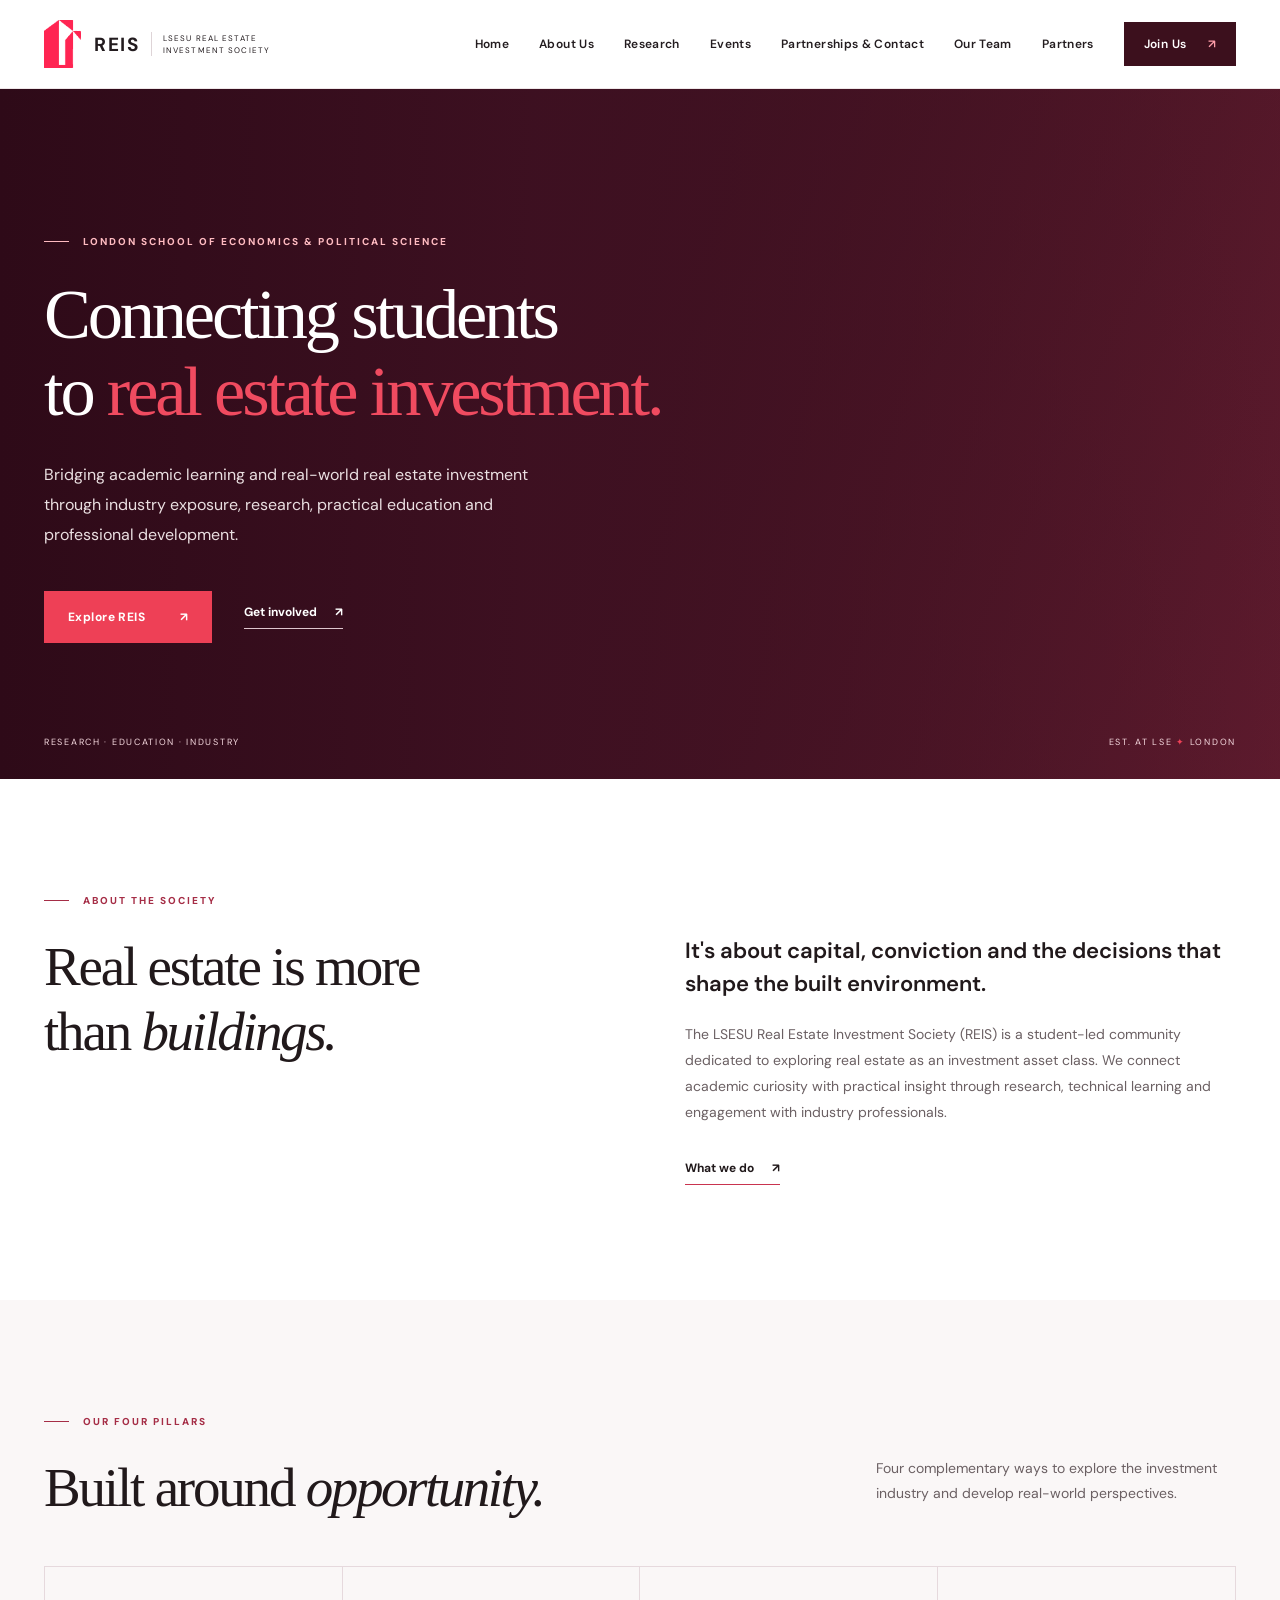
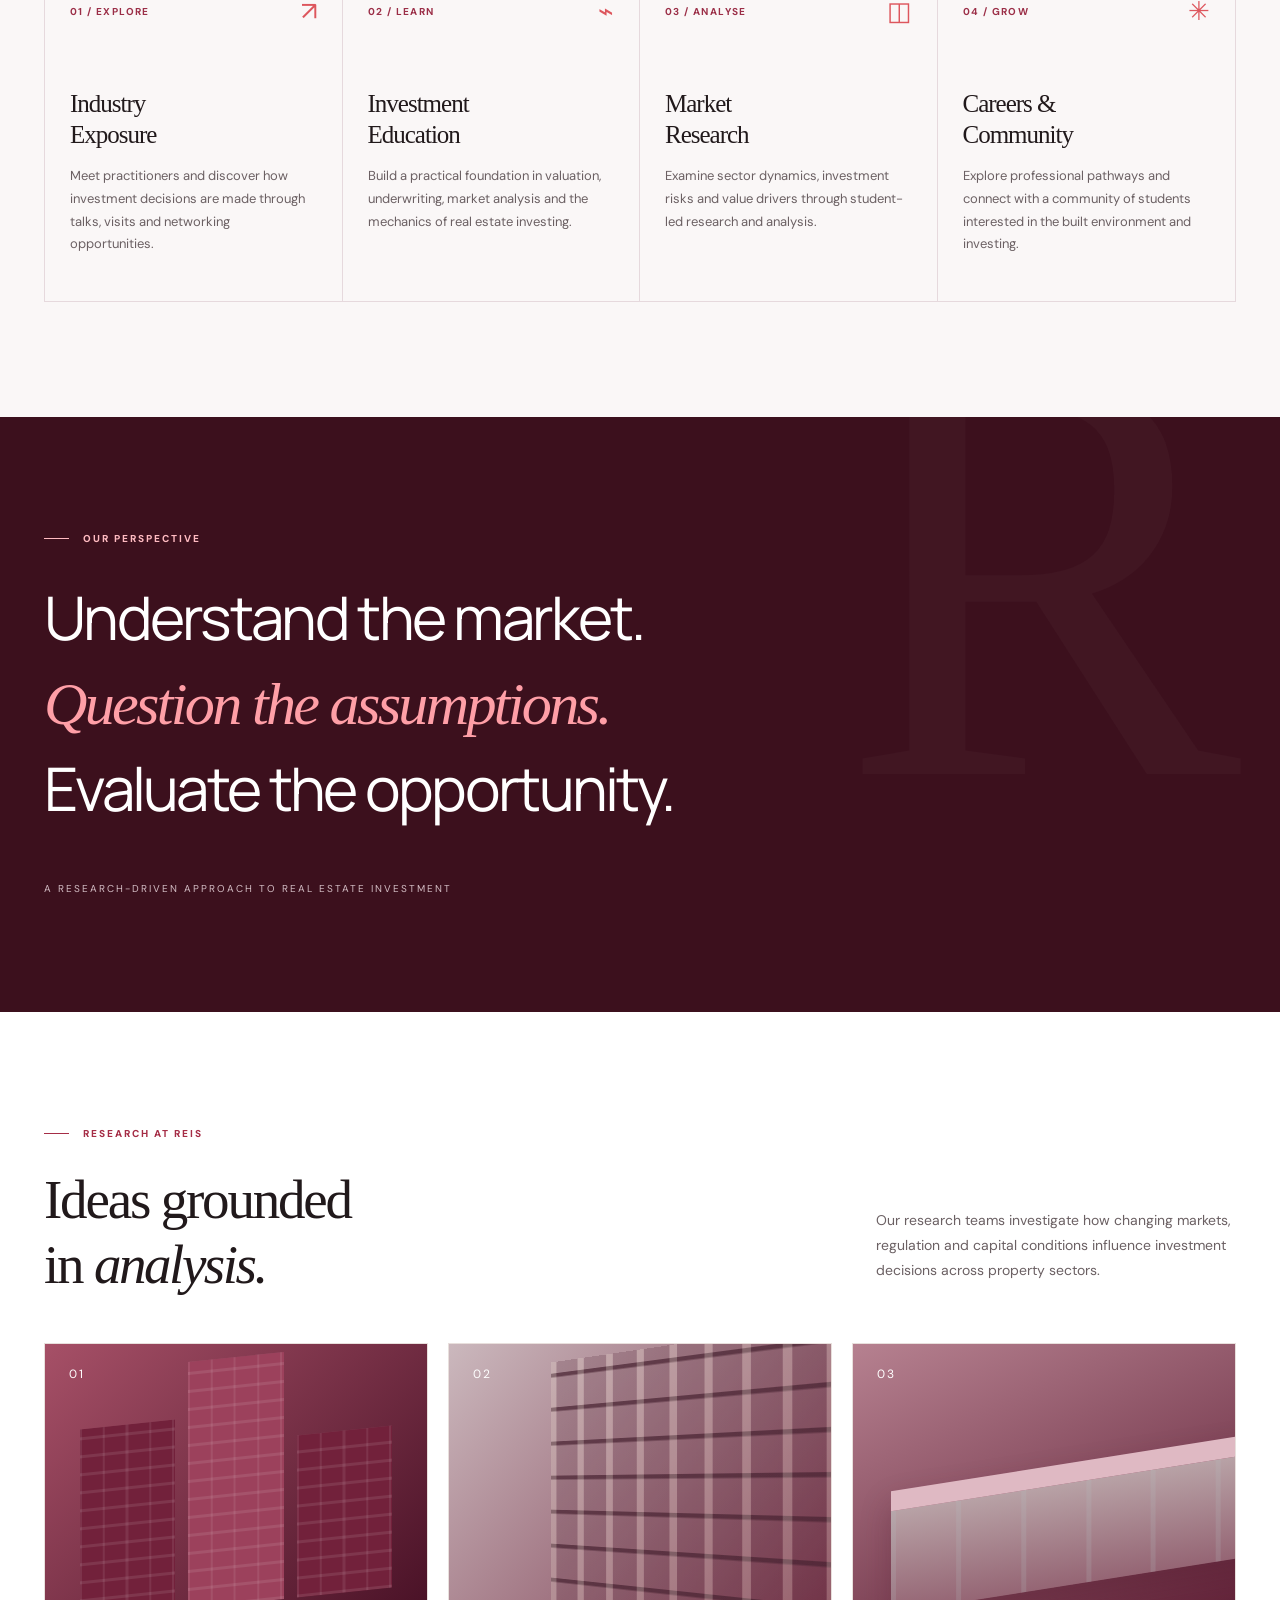
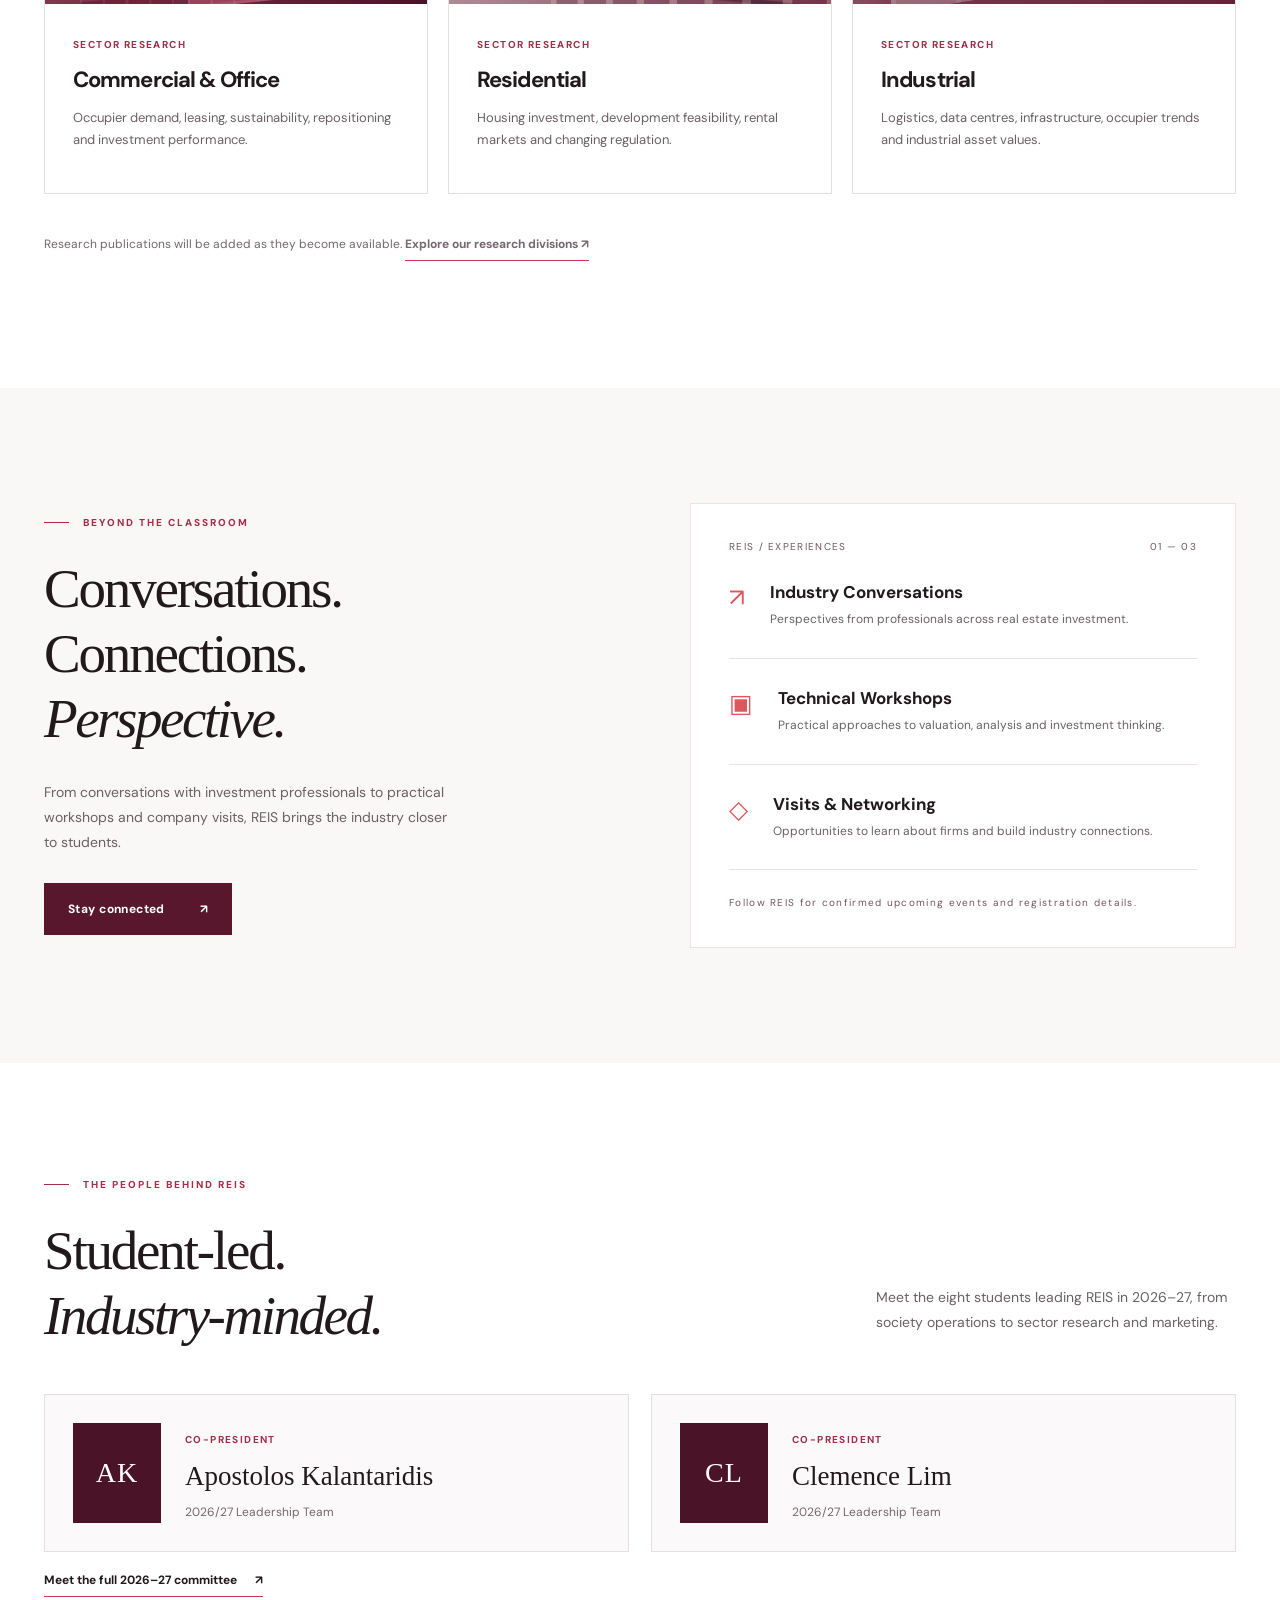
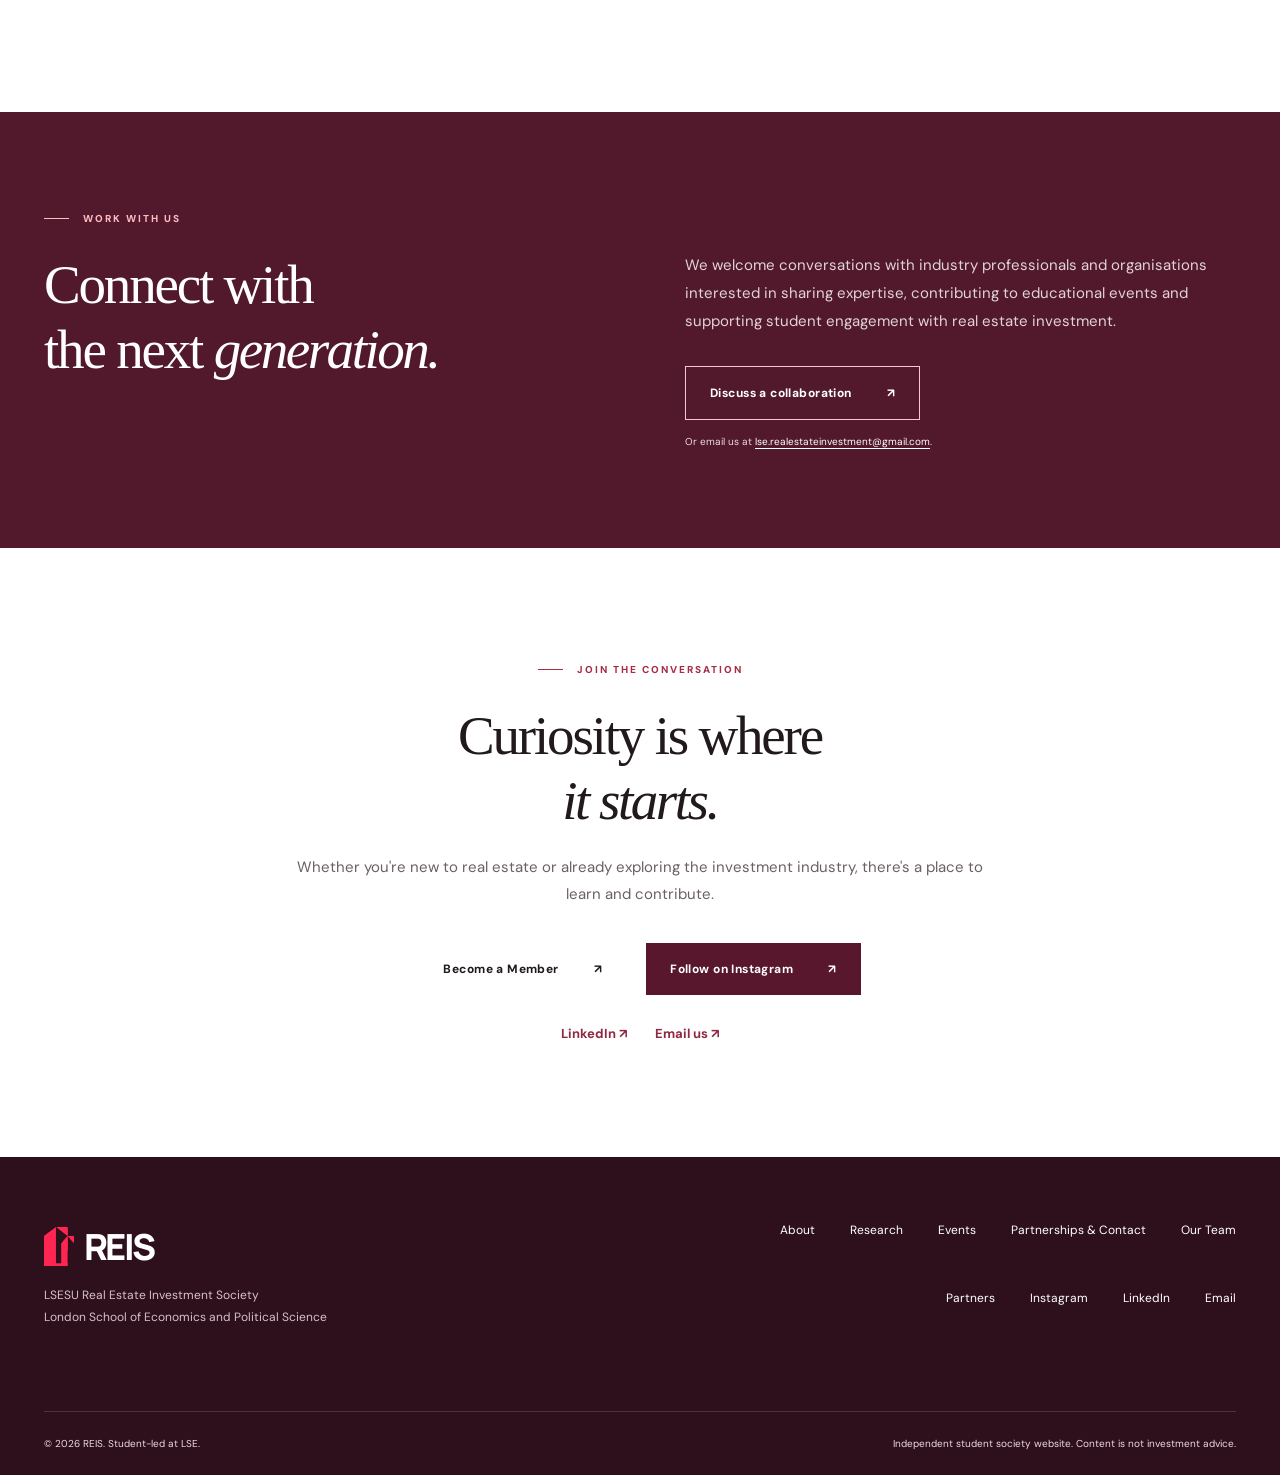
==== commit b605e528: "Update index.html Add Contact page to homepage navigation" ====
--- a/index.html
+++ b/index.html
@@ -10,7 +10,7 @@
 </head>
 <body>
 <a class="skip" href="#main">Skip to content</a>
-<header class="site-header"><div class="nav-shell"><a class="brand" href="#top" aria-label="REIS homepage"><img class="brand-logo" src="reis-logo-mark.png" alt="" width="39" height="52"><span class="brand-name"><strong>REIS</strong><small>LSESU REAL ESTATE<br>INVESTMENT SOCIETY</small></span></a><button class="menu-toggle" aria-label="Open navigation" aria-expanded="false" aria-controls="nav-links"><span></span><span></span><span></span></button><nav id="nav-links" class="nav-links" aria-label="Main navigation"><a href="#top">Home</a><a href="#about">About Us</a><a href="research.html">Research</a><a href="#events">Events</a><a href="team.html">Our Team</a><a href="#partners">Partners</a><a class="nav-cta" href="https://www.lsesu.com/communities/societies/group/16870/" target="_blank" rel="noopener noreferrer">Join Us <span aria-hidden="true">↗</span></a></nav></div></header>
+<header class="site-header"><div class="nav-shell"><a class="brand" href="#top" aria-label="REIS homepage"><img class="brand-logo" src="reis-logo-mark.png" alt="" width="39" height="52"><span class="brand-name"><strong>REIS</strong><small>LSESU REAL ESTATE<br>INVESTMENT SOCIETY</small></span></a><button class="menu-toggle" aria-label="Open navigation" aria-expanded="false" aria-controls="nav-links"><span></span><span></span><span></span></button><nav id="nav-links" class="nav-links" aria-label="Main navigation"><a href="#top">Home</a><a href="#about">About Us</a><a href="research.html">Research</a><a href="events.html">Events</a><a href="contact.html">Partnerships &amp; Contact</a><a href="team.html">Our Team</a><a href="#partners">Partners</a><a class="nav-cta" href="https://www.lsesu.com/communities/societies/group/16870/" target="_blank" rel="noopener noreferrer">Join Us <span aria-hidden="true">↗</span></a></nav></div></header>
 <main id="main">
 <section class="hero" id="top"><div class="hero-art" aria-hidden="true"><div class="tower tower-one"></div><div class="tower tower-two"></div><div class="tower tower-three"></div><div class="tower tower-four"></div><div class="hero-grid"></div></div><div class="hero-overlay"></div><div class="container hero-content"><div class="eyebrow light"><span class="line"></span> LONDON SCHOOL OF ECONOMICS & POLITICAL SCIENCE</div><h1>Connecting students<br>to <em>real estate investment.</em></h1><p>Bridging academic learning and real-world real estate investment through industry exposure, research, practical education and professional development.</p><div class="hero-actions"><a class="btn btn-gold" href="#about">Explore REIS <span>↗</span></a><a class="text-link" href="#connect">Get involved <span>↗</span></a></div></div><div class="hero-bottom"><span>RESEARCH · EDUCATION · INDUSTRY</span><span>EST. AT LSE <span class="gold">✦</span> LONDON</span></div></section>
 <section class="intro section" id="about"><div class="container intro-layout"><div><p class="eyebrow"><span class="line"></span> ABOUT THE SOCIETY</p><h2>Real estate is more<br>than <span class="serif">buildings.</span></h2></div><div class="intro-copy"><p class="lead">It's about capital, conviction and the decisions that shape the built environment.</p><p>The LSESU Real Estate Investment Society (REIS) is a student-led community dedicated to exploring real estate as an investment asset class. We connect academic curiosity with practical insight through research, technical learning and engagement with industry professionals.</p><a href="#focus" class="inline-link">What we do <span>↗</span></a></div></div></section>
@@ -21,5 +21,5 @@
 <section class="team section" id="team"><div class="container"><div class="section-top"><div><p class="eyebrow"><span class="line"></span> THE PEOPLE BEHIND REIS</p><h2>Student-led.<br><span class="serif">Industry-minded.</span></h2></div><p>Meet the eight students leading REIS in 2026–27, from society operations to sector research and marketing.</p></div><div class="leaders-grid"><article class="leader-card"><div class="leader-initial" aria-hidden="true">AK</div><div><span class="card-kicker">CO-PRESIDENT</span><h3>Apostolos Kalantaridis</h3><p>2026/27 Leadership Team</p></div></article><article class="leader-card"><div class="leader-initial" aria-hidden="true">CL</div><div><span class="card-kicker">CO-PRESIDENT</span><h3>Clemence Lim</h3><p>2026/27 Leadership Team</p></div></article></div><a href="team.html" class="inline-link">Meet the full 2026–27 committee <span>↗</span></a></div></section>
 <section class="partner-section" id="partners"><div class="container partner-layout"><div><p class="eyebrow light"><span class="line"></span> WORK WITH US</p><h2>Connect with<br>the next <span class="serif">generation.</span></h2></div><div><p>We welcome conversations with industry professionals and organisations interested in sharing expertise, contributing to educational events and supporting student engagement with real estate investment.</p><a class="btn btn-outline" href="mailto:lse.realestateinvestment@gmail.com?subject=REIS%20Collaboration%20Enquiry">Discuss a collaboration <span>↗</span></a><small>Or email us at <a href="mailto:lse.realestateinvestment@gmail.com">lse.realestateinvestment@gmail.com</a>.</small></div></div></section>
 <section class="connect section" id="connect"><div class="container connect-inner"><p class="eyebrow"><span class="line"></span> JOIN THE CONVERSATION</p><h2>Curiosity is where<br><span class="serif">it starts.</span></h2><p>Whether you're new to real estate or already exploring the investment industry, there's a place to learn and contribute.</p><div class="connect-actions"><a class="btn btn-primary" href="https://www.lsesu.com/communities/societies/group/16870/" target="_blank" rel="noopener noreferrer">Become a Member <span>↗</span></a><a class="btn btn-dark" href="https://www.instagram.com/lsesurealestate/" target="_blank" rel="noopener noreferrer">Follow on Instagram <span>↗</span></a></div><div class="social-links"><a href="https://www.linkedin.com/company/74881086/" target="_blank" rel="noopener noreferrer">LinkedIn ↗</a><a href="mailto:lse.realestateinvestment@gmail.com">Email us ↗</a></div></div></section>
-</main><footer><div class="container footer-top"><div><span class="footer-brand"><img class="footer-logo" src="reis-logo-mark.png" alt="" width="32" height="43"> REIS</span><p>LSESU Real Estate Investment Society<br>London School of Economics and Political Science</p></div><div class="footer-links"><a href="#about">About</a><a href="research.html">Research</a><a href="#events">Events</a><a href="team.html">Our Team</a><a href="#partners">Partners</a><a href="https://www.instagram.com/lsesurealestate/" target="_blank" rel="noopener noreferrer">Instagram</a><a href="https://www.linkedin.com/company/74881086/" target="_blank" rel="noopener noreferrer">LinkedIn</a><a href="mailto:lse.realestateinvestment@gmail.com">Email</a></div></div><div class="container footer-bottom"><span>© <span id="year"></span> REIS. Student-led at LSE.</span><span>Independent student society website. Content is not investment advice.</span></div></footer>
+</main><footer><div class="container footer-top"><div><span class="footer-brand"><img class="footer-logo" src="reis-logo-mark.png" alt="" width="32" height="43"> REIS</span><p>LSESU Real Estate Investment Society<br>London School of Economics and Political Science</p></div><div class="footer-links"><a href="#about">About</a><a href="research.html">Research</a><a href="events.html">Events</a><a href="contact.html">Partnerships &amp; Contact</a><a href="team.html">Our Team</a><a href="#partners">Partners</a><a href="https://www.instagram.com/lsesurealestate/" target="_blank" rel="noopener noreferrer">Instagram</a><a href="https://www.linkedin.com/company/74881086/" target="_blank" rel="noopener noreferrer">LinkedIn</a><a href="mailto:lse.realestateinvestment@gmail.com">Email</a></div></div><div class="container footer-bottom"><span>© <span id="year"></span> REIS. Student-led at LSE.</span><span>Independent student society website. Content is not investment advice.</span></div></footer>
 </body></html>
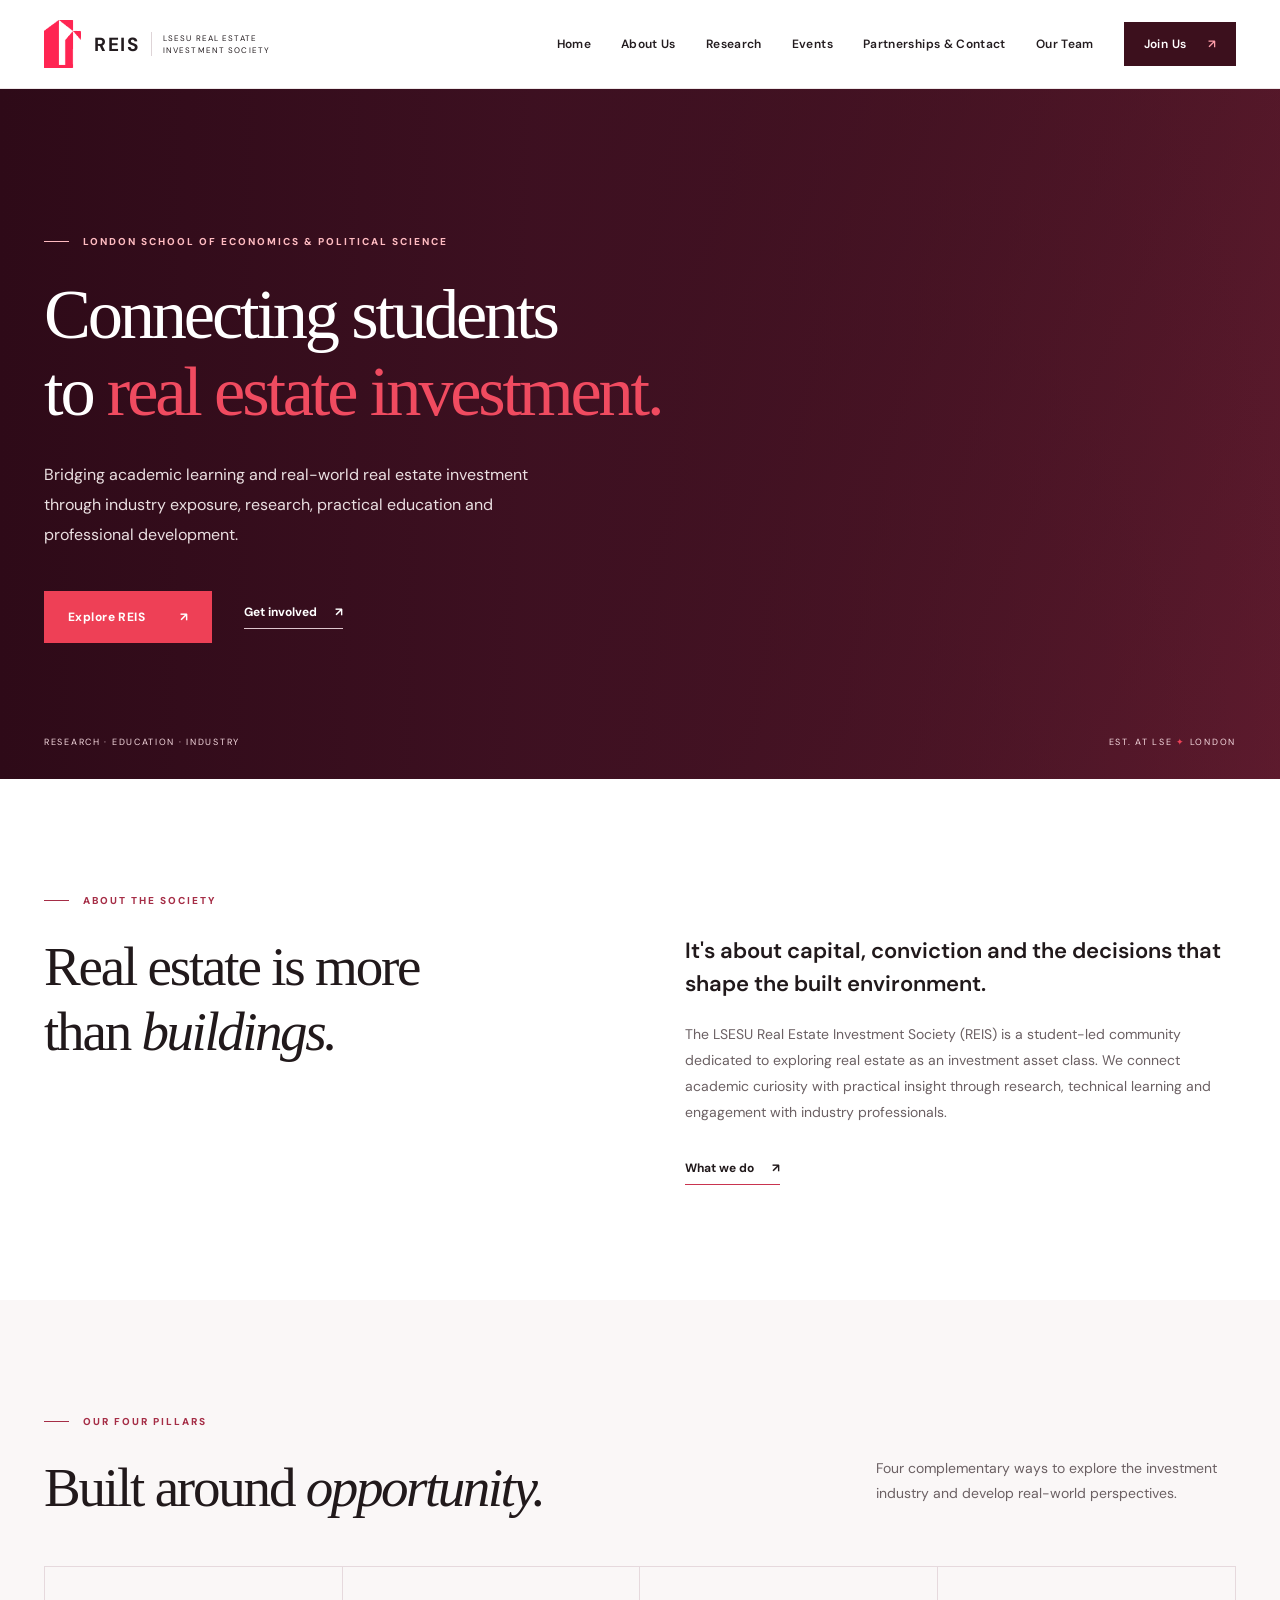
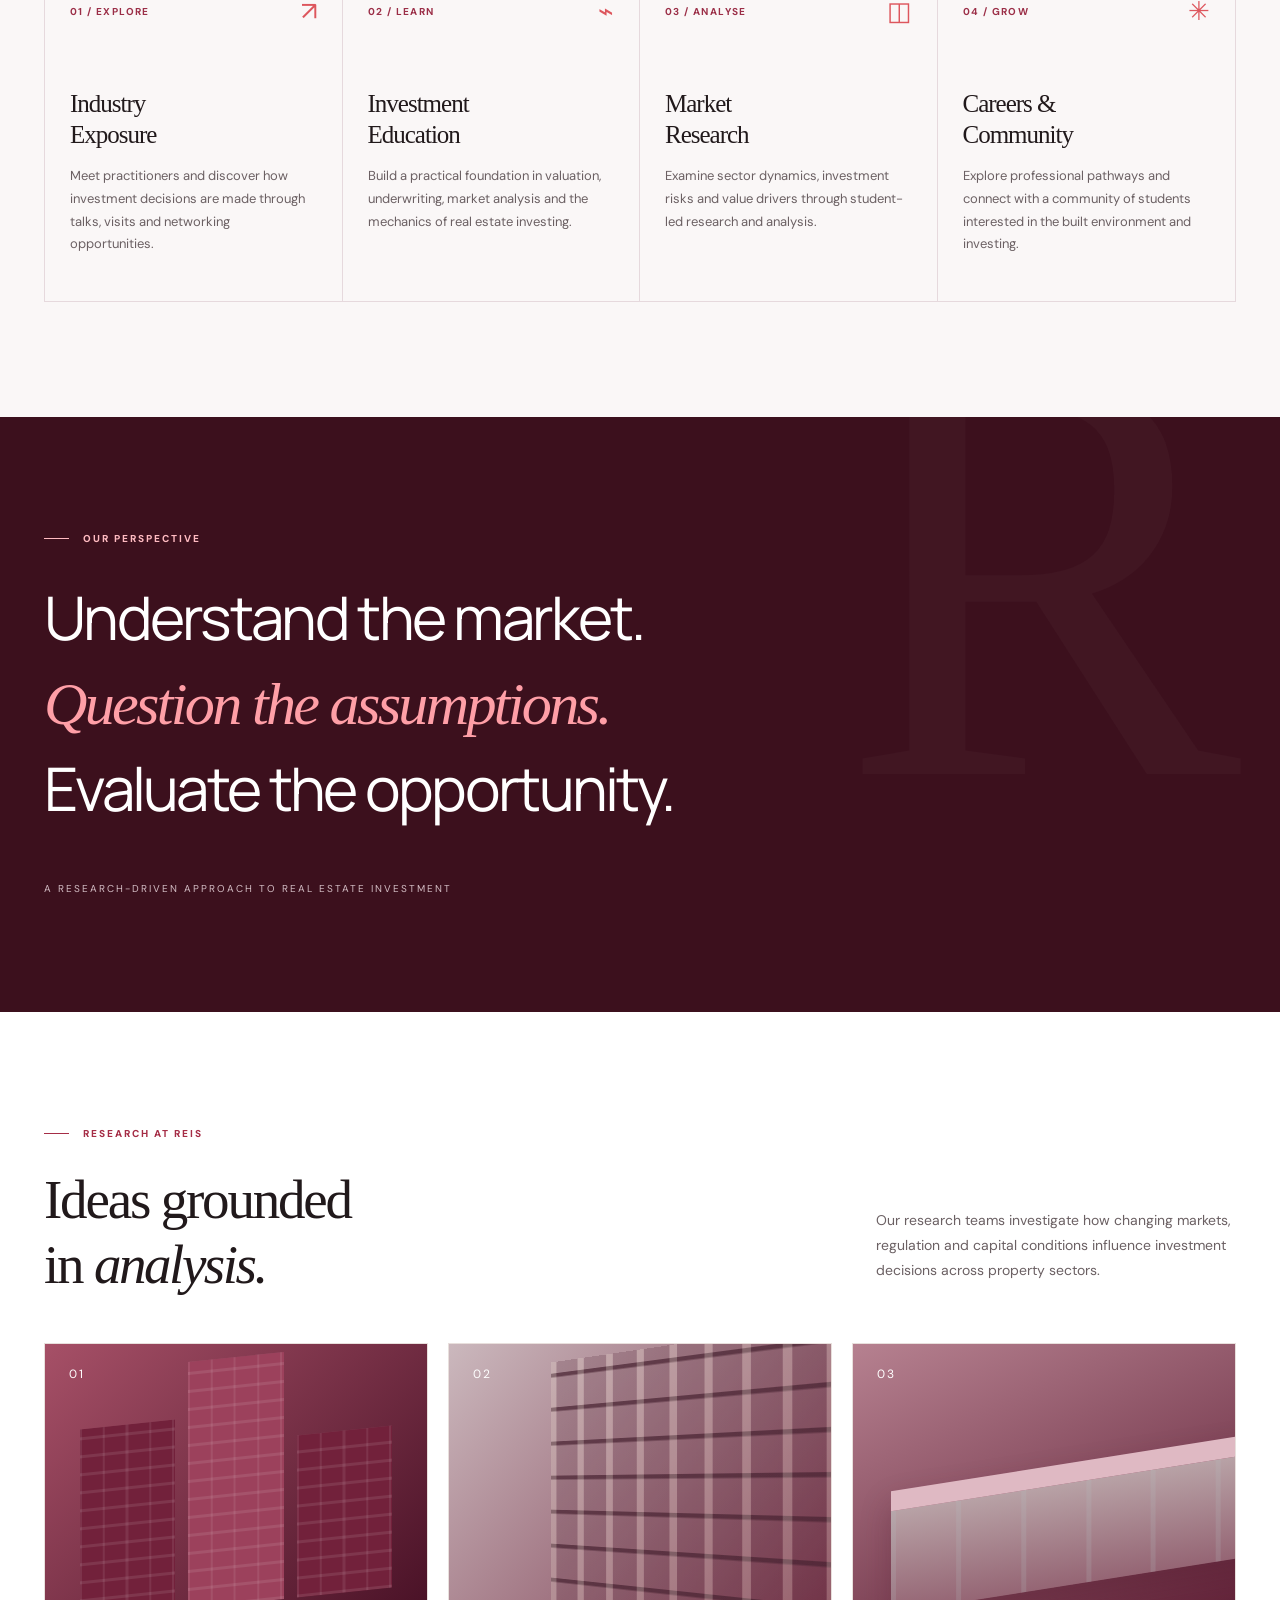
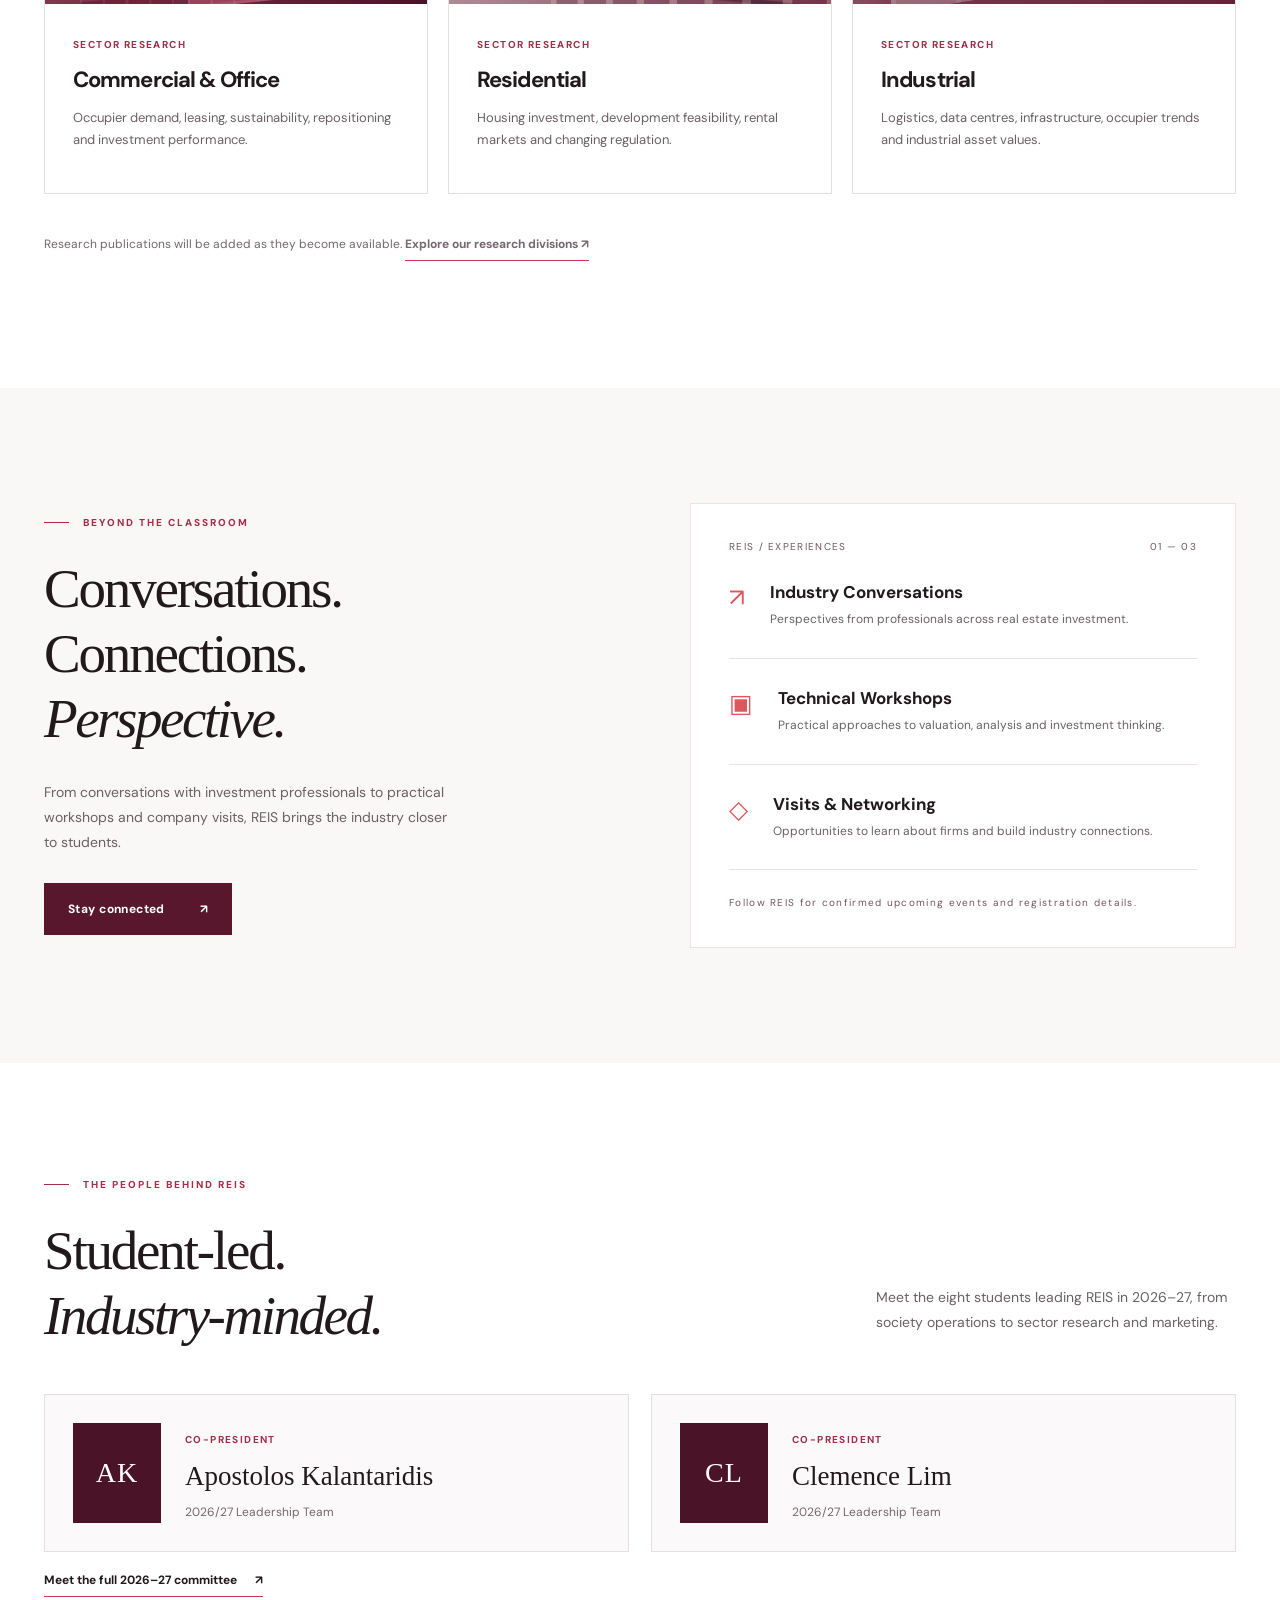
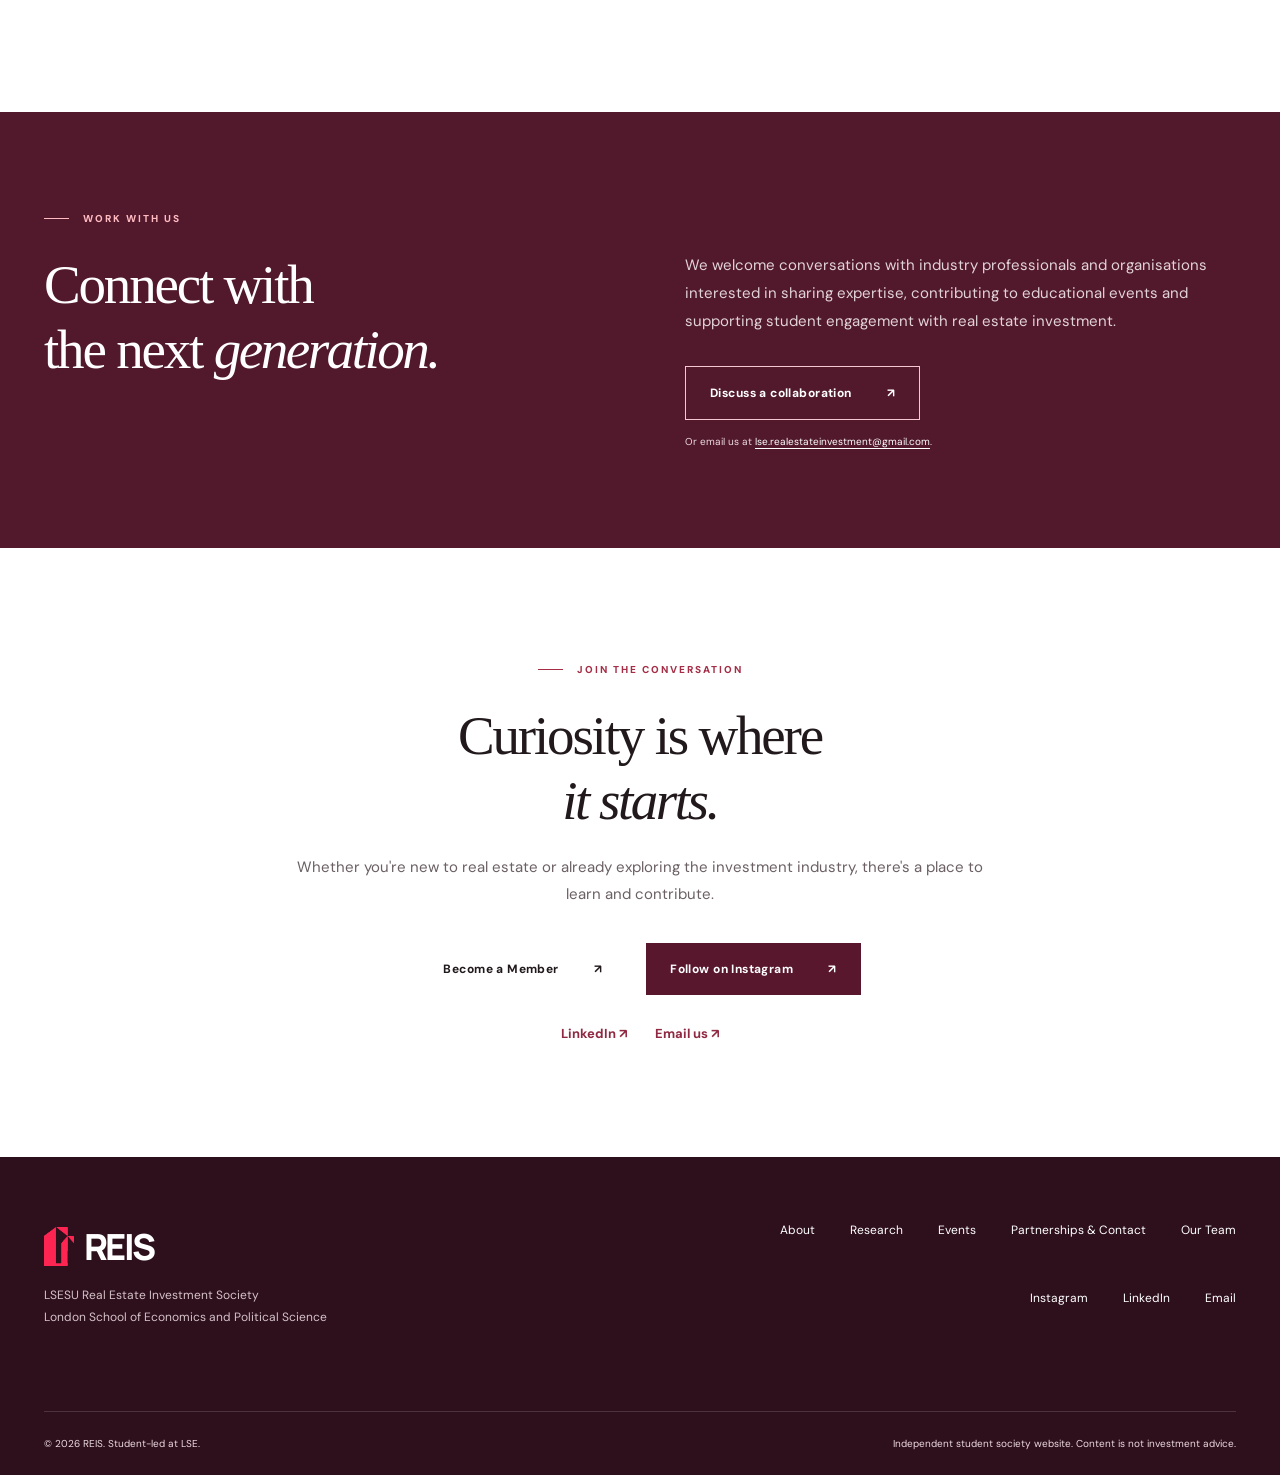
==== commit 7c81767f: "Update index.html Remove duplicate Partners navigation link" ====
--- a/index.html
+++ b/index.html
@@ -10,7 +10,7 @@
 </head>
 <body>
 <a class="skip" href="#main">Skip to content</a>
-<header class="site-header"><div class="nav-shell"><a class="brand" href="#top" aria-label="REIS homepage"><img class="brand-logo" src="reis-logo-mark.png" alt="" width="39" height="52"><span class="brand-name"><strong>REIS</strong><small>LSESU REAL ESTATE<br>INVESTMENT SOCIETY</small></span></a><button class="menu-toggle" aria-label="Open navigation" aria-expanded="false" aria-controls="nav-links"><span></span><span></span><span></span></button><nav id="nav-links" class="nav-links" aria-label="Main navigation"><a href="#top">Home</a><a href="#about">About Us</a><a href="research.html">Research</a><a href="events.html">Events</a><a href="contact.html">Partnerships &amp; Contact</a><a href="team.html">Our Team</a><a href="#partners">Partners</a><a class="nav-cta" href="https://www.lsesu.com/communities/societies/group/16870/" target="_blank" rel="noopener noreferrer">Join Us <span aria-hidden="true">↗</span></a></nav></div></header>
+<header class="site-header"><div class="nav-shell"><a class="brand" href="#top" aria-label="REIS homepage"><img class="brand-logo" src="reis-logo-mark.png" alt="" width="39" height="52"><span class="brand-name"><strong>REIS</strong><small>LSESU REAL ESTATE<br>INVESTMENT SOCIETY</small></span></a><button class="menu-toggle" aria-label="Open navigation" aria-expanded="false" aria-controls="nav-links"><span></span><span></span><span></span></button><nav id="nav-links" class="nav-links" aria-label="Main navigation"><a href="#top">Home</a><a href="#about">About Us</a><a href="research.html">Research</a><a href="events.html">Events</a><a href="contact.html">Partnerships &amp; Contact</a><a href="team.html">Our Team</a><a class="nav-cta" href="https://www.lsesu.com/communities/societies/group/16870/" target="_blank" rel="noopener noreferrer">Join Us <span aria-hidden="true">↗</span></a></nav></div></header>
 <main id="main">
 <section class="hero" id="top"><div class="hero-art" aria-hidden="true"><div class="tower tower-one"></div><div class="tower tower-two"></div><div class="tower tower-three"></div><div class="tower tower-four"></div><div class="hero-grid"></div></div><div class="hero-overlay"></div><div class="container hero-content"><div class="eyebrow light"><span class="line"></span> LONDON SCHOOL OF ECONOMICS & POLITICAL SCIENCE</div><h1>Connecting students<br>to <em>real estate investment.</em></h1><p>Bridging academic learning and real-world real estate investment through industry exposure, research, practical education and professional development.</p><div class="hero-actions"><a class="btn btn-gold" href="#about">Explore REIS <span>↗</span></a><a class="text-link" href="#connect">Get involved <span>↗</span></a></div></div><div class="hero-bottom"><span>RESEARCH · EDUCATION · INDUSTRY</span><span>EST. AT LSE <span class="gold">✦</span> LONDON</span></div></section>
 <section class="intro section" id="about"><div class="container intro-layout"><div><p class="eyebrow"><span class="line"></span> ABOUT THE SOCIETY</p><h2>Real estate is more<br>than <span class="serif">buildings.</span></h2></div><div class="intro-copy"><p class="lead">It's about capital, conviction and the decisions that shape the built environment.</p><p>The LSESU Real Estate Investment Society (REIS) is a student-led community dedicated to exploring real estate as an investment asset class. We connect academic curiosity with practical insight through research, technical learning and engagement with industry professionals.</p><a href="#focus" class="inline-link">What we do <span>↗</span></a></div></div></section>
@@ -21,5 +21,5 @@
 <section class="team section" id="team"><div class="container"><div class="section-top"><div><p class="eyebrow"><span class="line"></span> THE PEOPLE BEHIND REIS</p><h2>Student-led.<br><span class="serif">Industry-minded.</span></h2></div><p>Meet the eight students leading REIS in 2026–27, from society operations to sector research and marketing.</p></div><div class="leaders-grid"><article class="leader-card"><div class="leader-initial" aria-hidden="true">AK</div><div><span class="card-kicker">CO-PRESIDENT</span><h3>Apostolos Kalantaridis</h3><p>2026/27 Leadership Team</p></div></article><article class="leader-card"><div class="leader-initial" aria-hidden="true">CL</div><div><span class="card-kicker">CO-PRESIDENT</span><h3>Clemence Lim</h3><p>2026/27 Leadership Team</p></div></article></div><a href="team.html" class="inline-link">Meet the full 2026–27 committee <span>↗</span></a></div></section>
 <section class="partner-section" id="partners"><div class="container partner-layout"><div><p class="eyebrow light"><span class="line"></span> WORK WITH US</p><h2>Connect with<br>the next <span class="serif">generation.</span></h2></div><div><p>We welcome conversations with industry professionals and organisations interested in sharing expertise, contributing to educational events and supporting student engagement with real estate investment.</p><a class="btn btn-outline" href="mailto:lse.realestateinvestment@gmail.com?subject=REIS%20Collaboration%20Enquiry">Discuss a collaboration <span>↗</span></a><small>Or email us at <a href="mailto:lse.realestateinvestment@gmail.com">lse.realestateinvestment@gmail.com</a>.</small></div></div></section>
 <section class="connect section" id="connect"><div class="container connect-inner"><p class="eyebrow"><span class="line"></span> JOIN THE CONVERSATION</p><h2>Curiosity is where<br><span class="serif">it starts.</span></h2><p>Whether you're new to real estate or already exploring the investment industry, there's a place to learn and contribute.</p><div class="connect-actions"><a class="btn btn-primary" href="https://www.lsesu.com/communities/societies/group/16870/" target="_blank" rel="noopener noreferrer">Become a Member <span>↗</span></a><a class="btn btn-dark" href="https://www.instagram.com/lsesurealestate/" target="_blank" rel="noopener noreferrer">Follow on Instagram <span>↗</span></a></div><div class="social-links"><a href="https://www.linkedin.com/company/74881086/" target="_blank" rel="noopener noreferrer">LinkedIn ↗</a><a href="mailto:lse.realestateinvestment@gmail.com">Email us ↗</a></div></div></section>
-</main><footer><div class="container footer-top"><div><span class="footer-brand"><img class="footer-logo" src="reis-logo-mark.png" alt="" width="32" height="43"> REIS</span><p>LSESU Real Estate Investment Society<br>London School of Economics and Political Science</p></div><div class="footer-links"><a href="#about">About</a><a href="research.html">Research</a><a href="events.html">Events</a><a href="contact.html">Partnerships &amp; Contact</a><a href="team.html">Our Team</a><a href="#partners">Partners</a><a href="https://www.instagram.com/lsesurealestate/" target="_blank" rel="noopener noreferrer">Instagram</a><a href="https://www.linkedin.com/company/74881086/" target="_blank" rel="noopener noreferrer">LinkedIn</a><a href="mailto:lse.realestateinvestment@gmail.com">Email</a></div></div><div class="container footer-bottom"><span>© <span id="year"></span> REIS. Student-led at LSE.</span><span>Independent student society website. Content is not investment advice.</span></div></footer>
+</main><footer><div class="container footer-top"><div><span class="footer-brand"><img class="footer-logo" src="reis-logo-mark.png" alt="" width="32" height="43"> REIS</span><p>LSESU Real Estate Investment Society<br>London School of Economics and Political Science</p></div><div class="footer-links"><a href="#about">About</a><a href="research.html">Research</a><a href="events.html">Events</a><a href="contact.html">Partnerships &amp; Contact</a><a href="team.html">Our Team</a><a href="https://www.instagram.com/lsesurealestate/" target="_blank" rel="noopener noreferrer">Instagram</a><a href="https://www.linkedin.com/company/74881086/" target="_blank" rel="noopener noreferrer">LinkedIn</a><a href="mailto:lse.realestateinvestment@gmail.com">Email</a></div></div><div class="container footer-bottom"><span>© <span id="year"></span> REIS. Student-led at LSE.</span><span>Independent student society website. Content is not investment advice.</span></div></footer>
 </body></html>
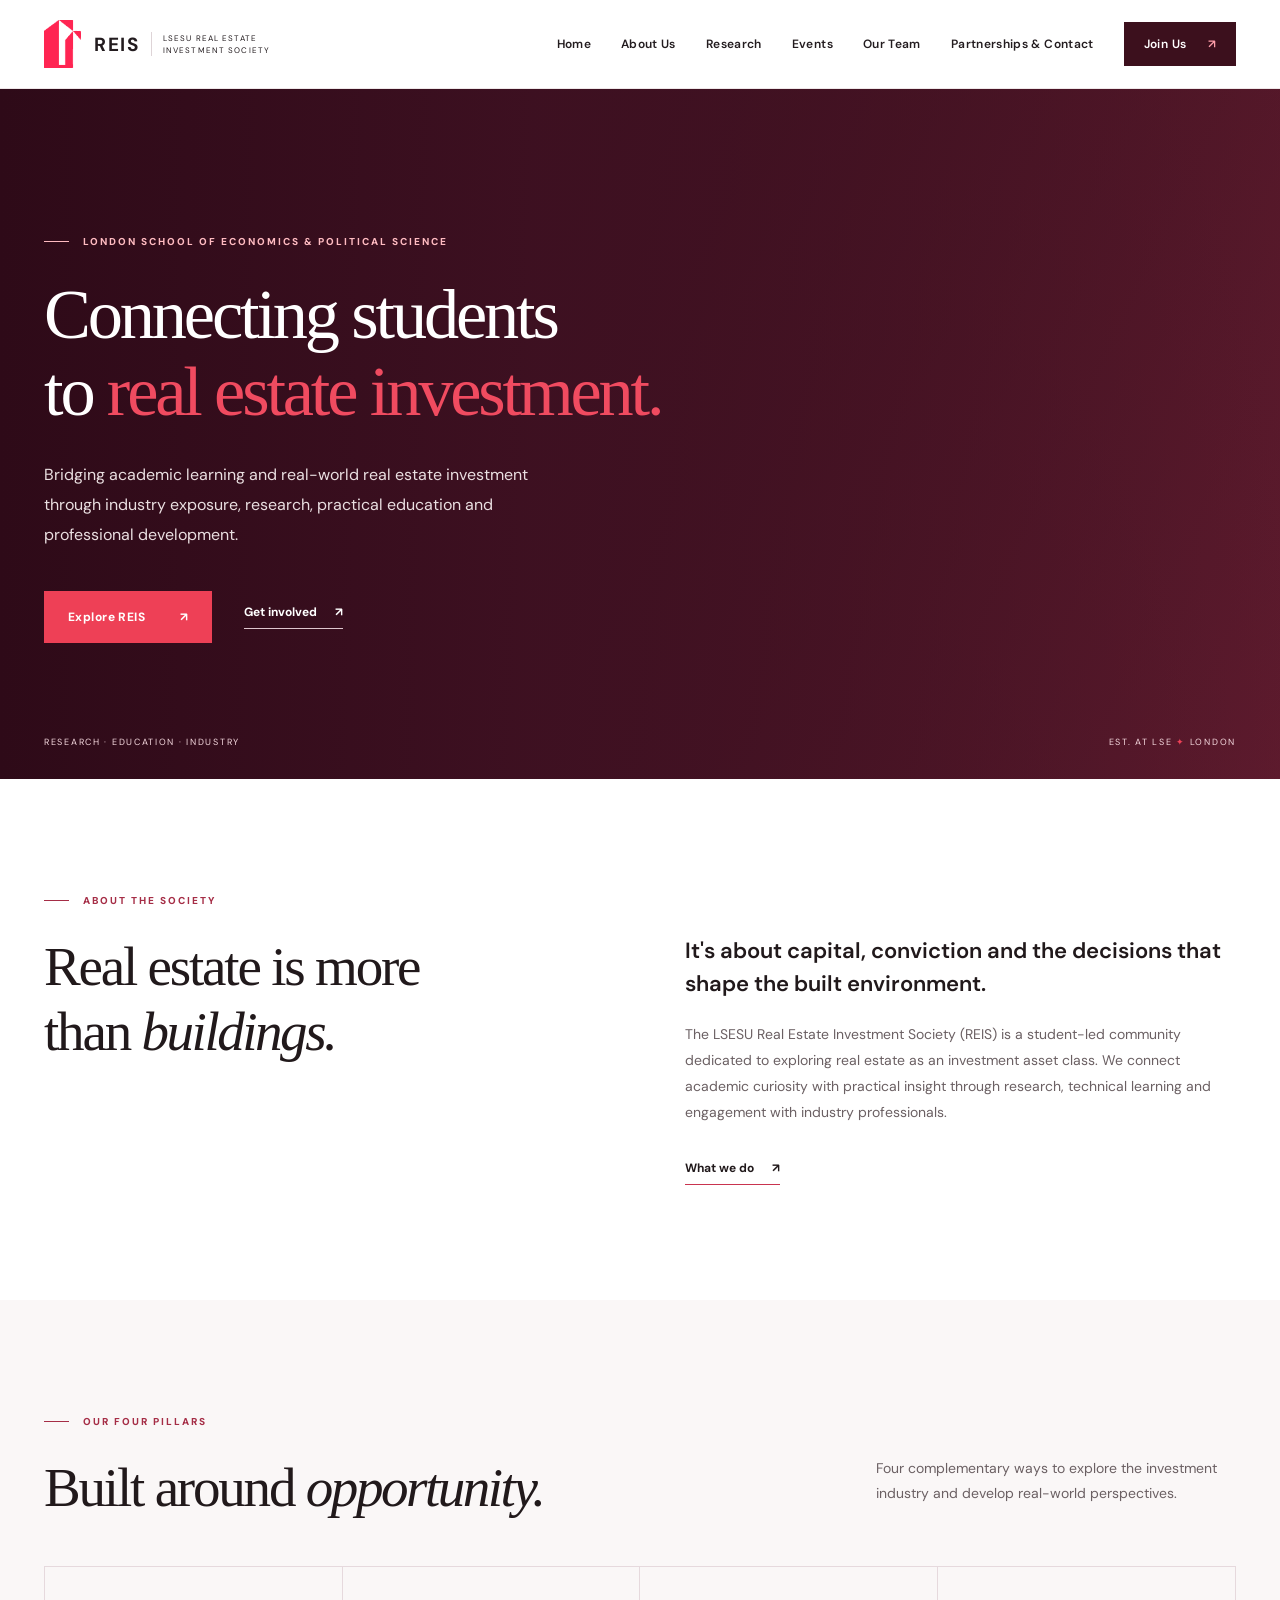
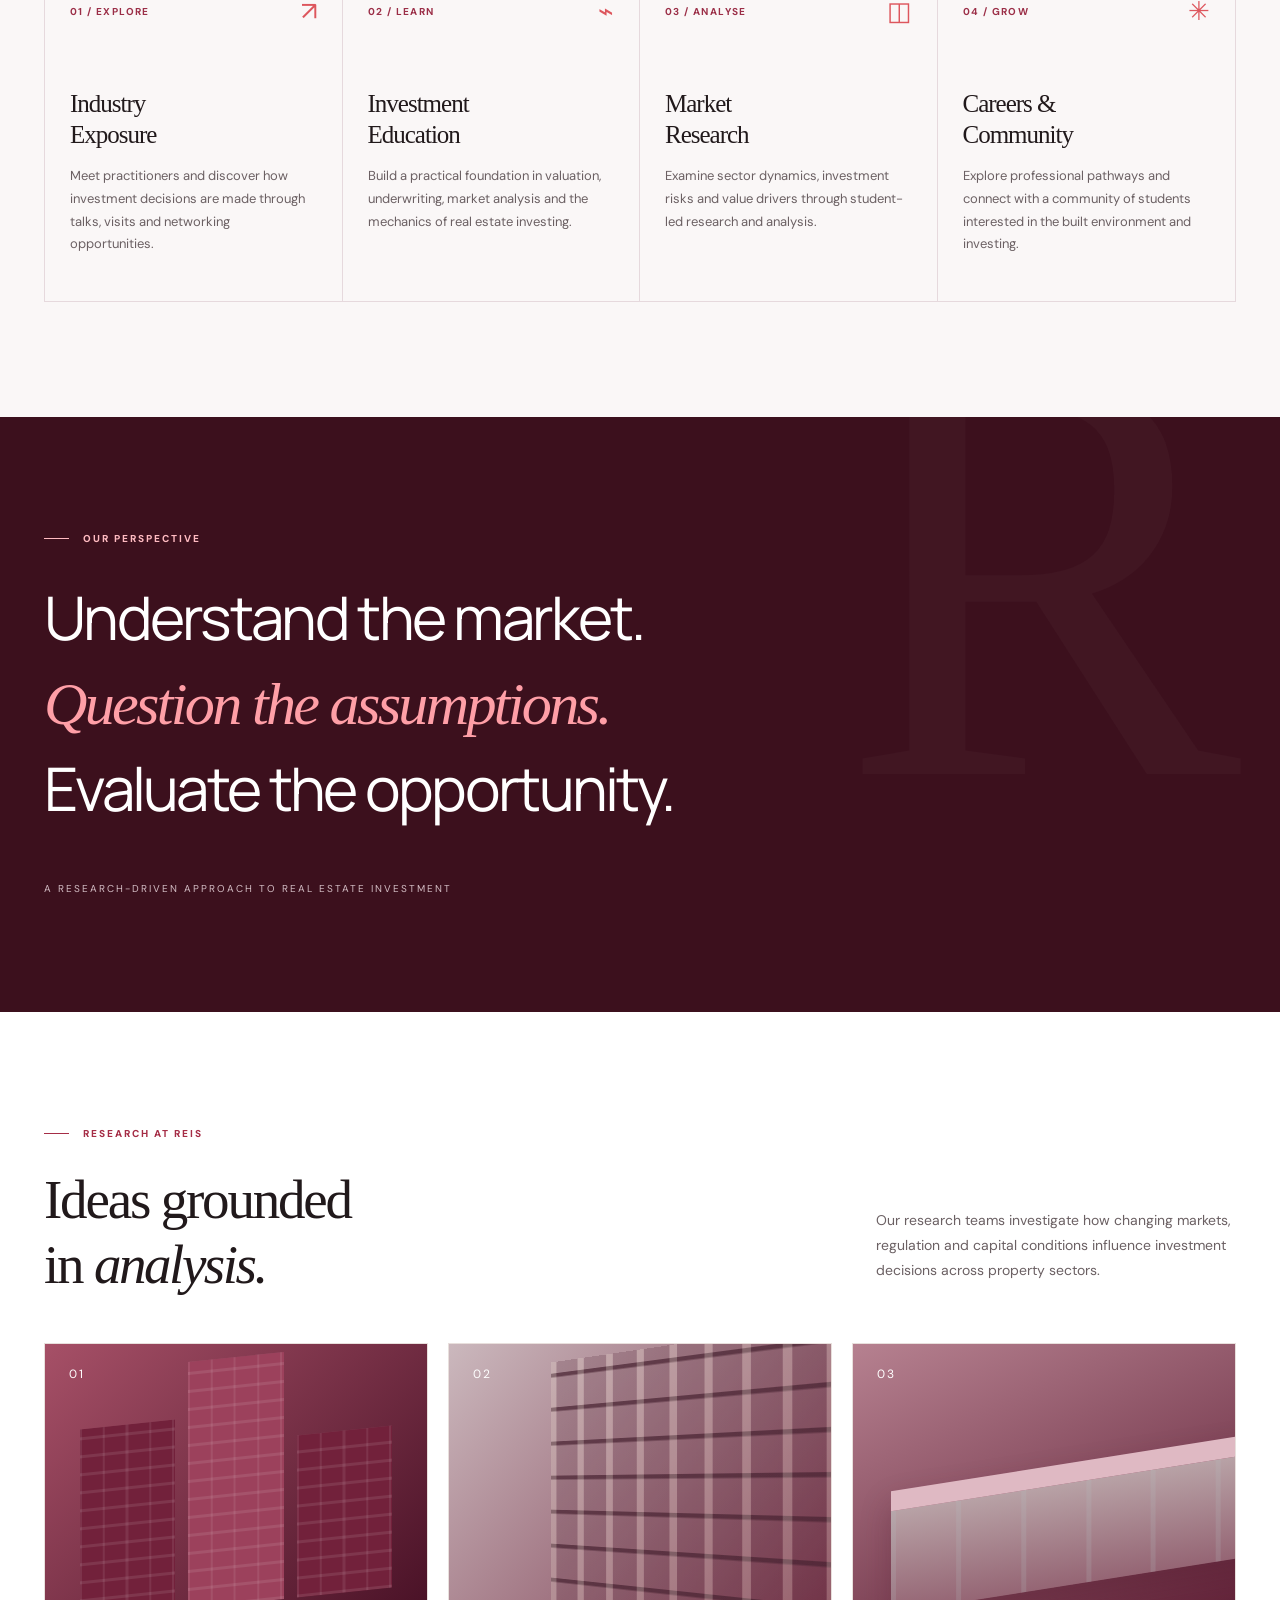
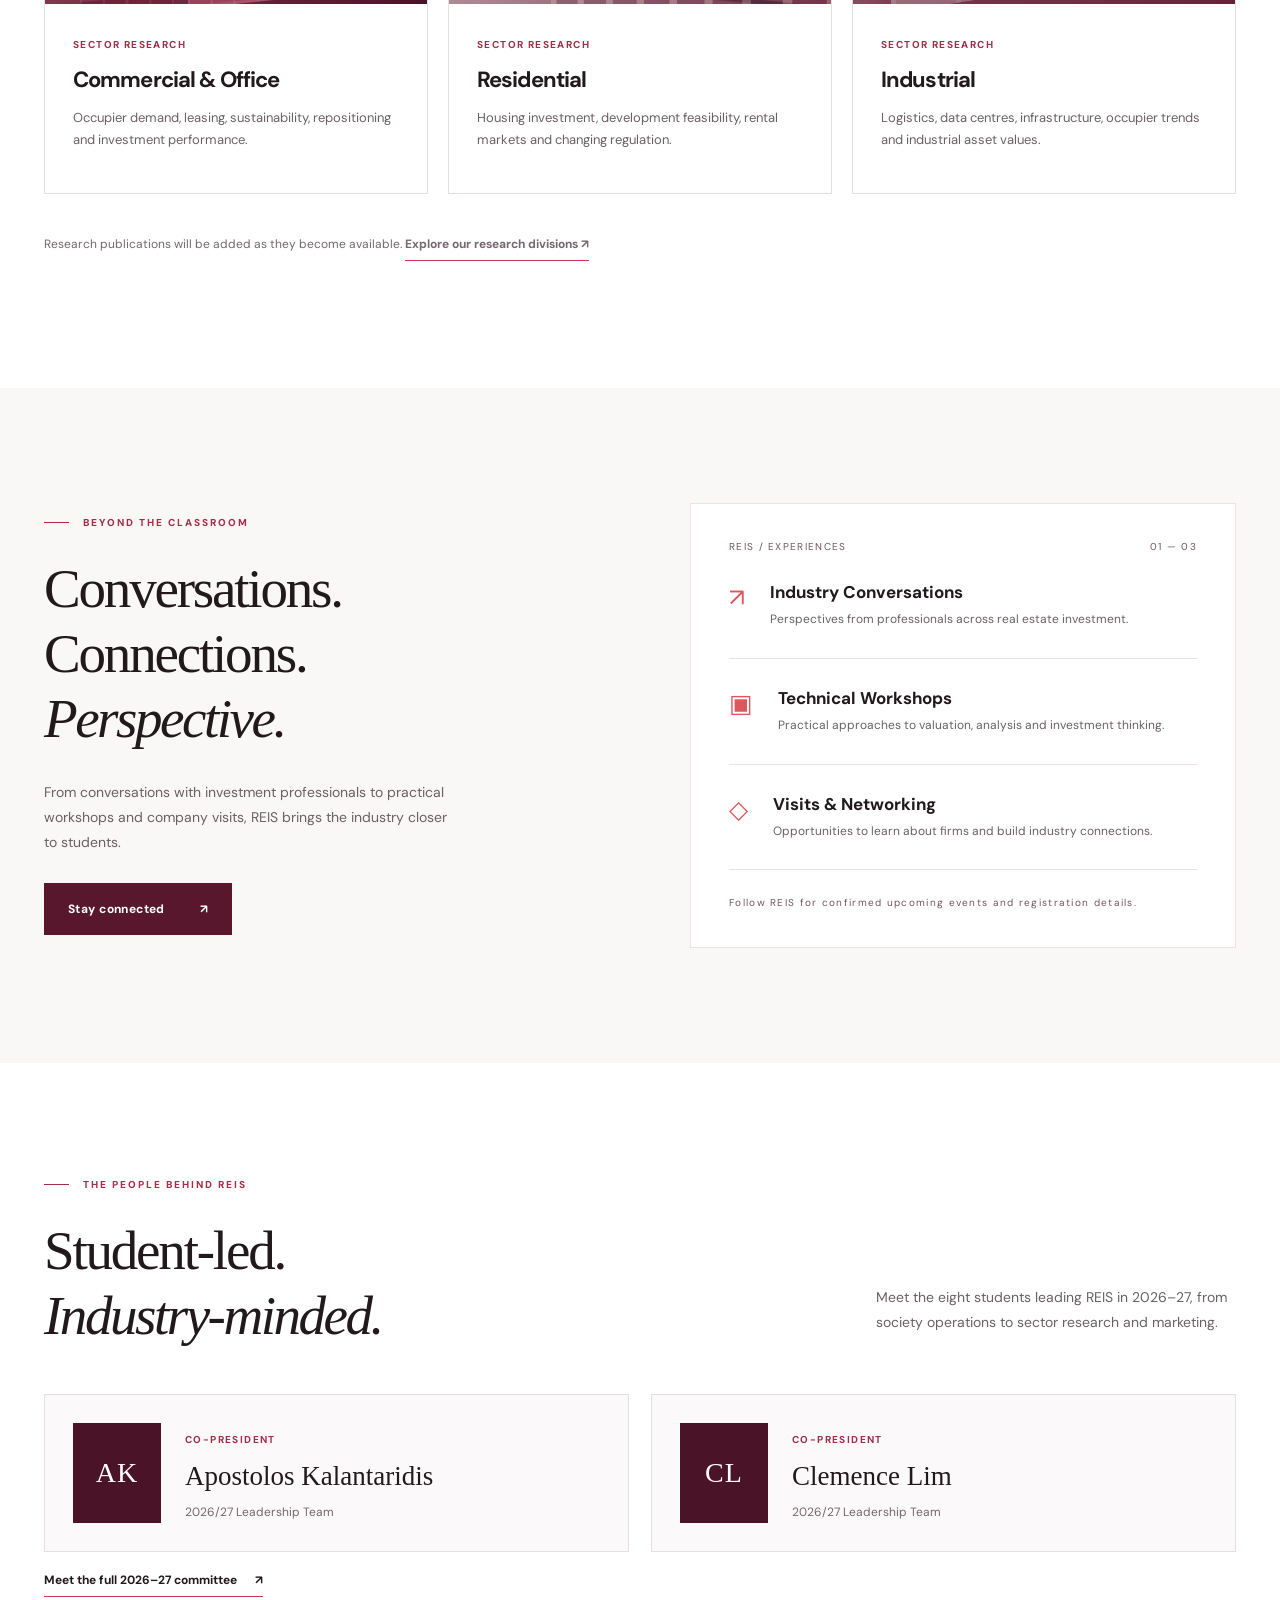
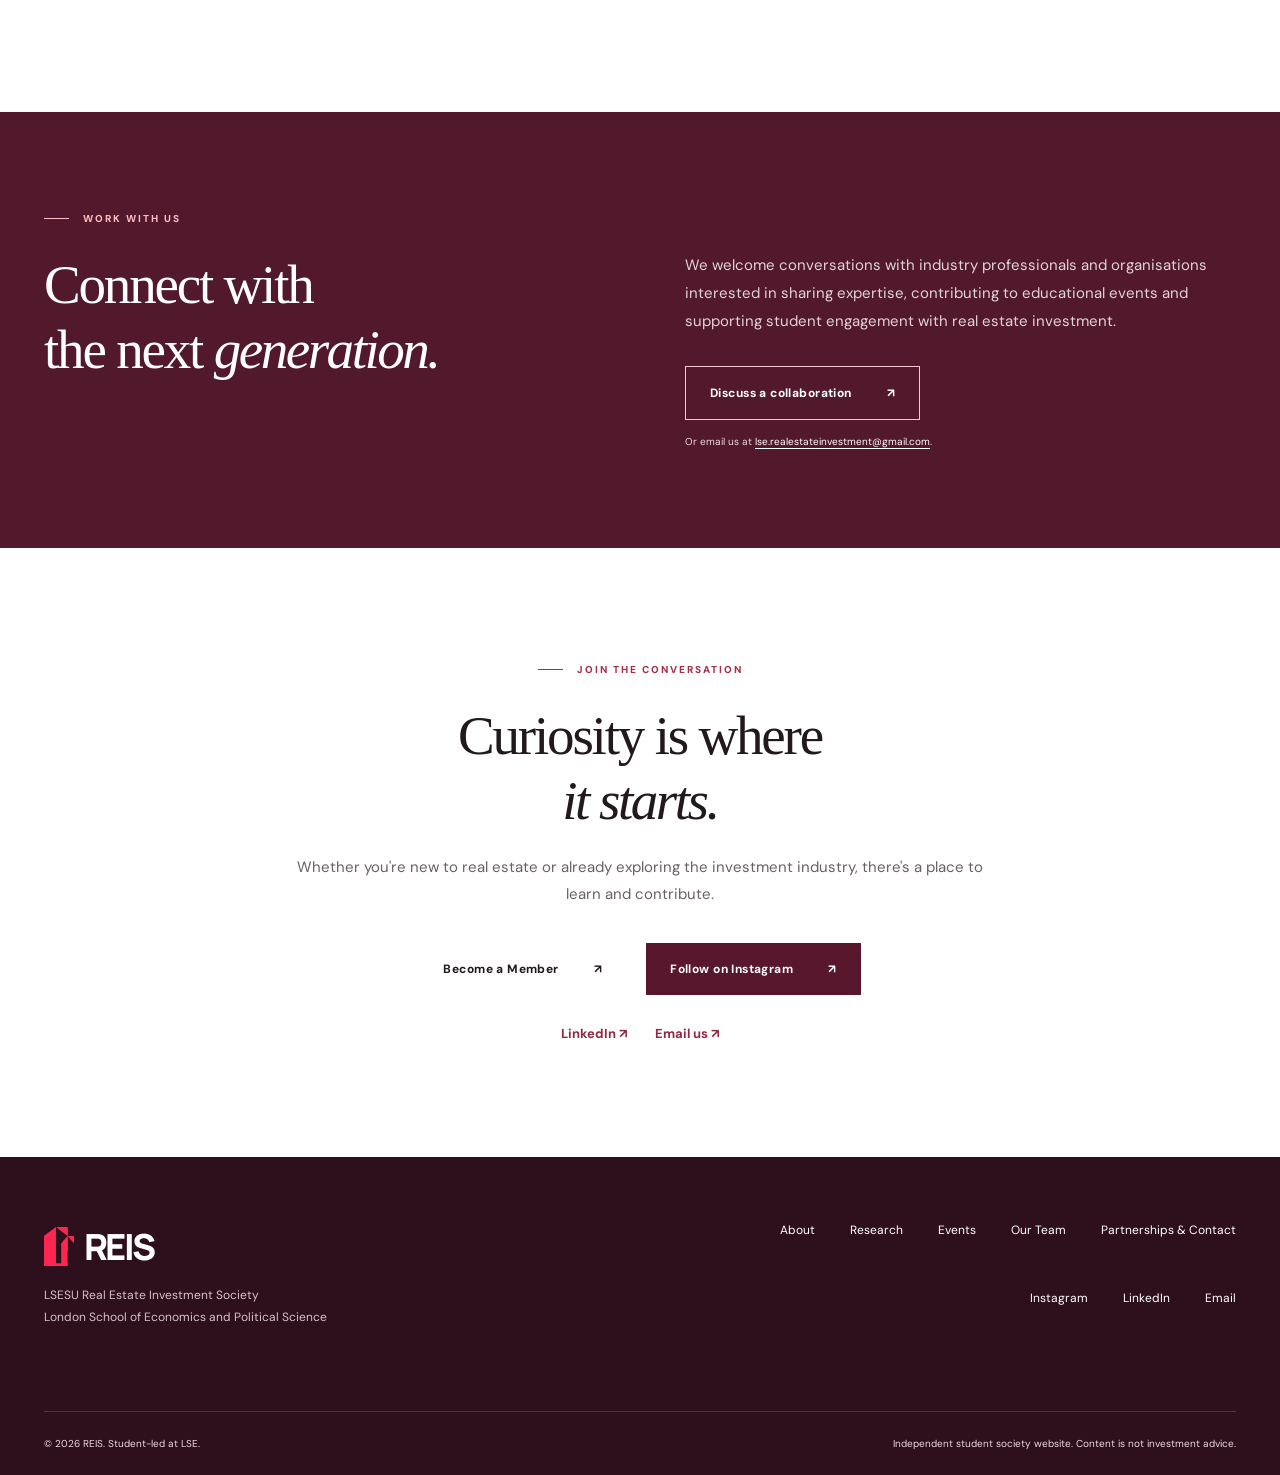
==== commit ac214ac9: "Update index.html" ====
--- a/index.html
+++ b/index.html
@@ -10,7 +10,7 @@
 </head>
 <body>
 <a class="skip" href="#main">Skip to content</a>
-<header class="site-header"><div class="nav-shell"><a class="brand" href="#top" aria-label="REIS homepage"><img class="brand-logo" src="reis-logo-mark.png" alt="" width="39" height="52"><span class="brand-name"><strong>REIS</strong><small>LSESU REAL ESTATE<br>INVESTMENT SOCIETY</small></span></a><button class="menu-toggle" aria-label="Open navigation" aria-expanded="false" aria-controls="nav-links"><span></span><span></span><span></span></button><nav id="nav-links" class="nav-links" aria-label="Main navigation"><a href="#top">Home</a><a href="#about">About Us</a><a href="research.html">Research</a><a href="events.html">Events</a><a href="contact.html">Partnerships &amp; Contact</a><a href="team.html">Our Team</a><a class="nav-cta" href="https://www.lsesu.com/communities/societies/group/16870/" target="_blank" rel="noopener noreferrer">Join Us <span aria-hidden="true">↗</span></a></nav></div></header>
+<header class="site-header"><div class="nav-shell"><a class="brand" href="#top" aria-label="REIS homepage"><img class="brand-logo" src="reis-logo-mark.png" alt="" width="39" height="52"><span class="brand-name"><strong>REIS</strong><small>LSESU REAL ESTATE<br>INVESTMENT SOCIETY</small></span></a><button class="menu-toggle" aria-label="Open navigation" aria-expanded="false" aria-controls="nav-links"><span></span><span></span><span></span></button><nav id="nav-links" class="nav-links" aria-label="Main navigation"><a href="#top">Home</a><a href="#about">About Us</a><a href="research.html">Research</a><a href="events.html">Events</a><a href="team.html">Our Team</a><a href="contact.html">Partnerships &amp; Contact</a><a class="nav-cta" href="https://www.lsesu.com/communities/societies/group/16870/" target="_blank" rel="noopener noreferrer">Join Us <span aria-hidden="true">↗</span></a></nav></div></header>
 <main id="main">
 <section class="hero" id="top"><div class="hero-art" aria-hidden="true"><div class="tower tower-one"></div><div class="tower tower-two"></div><div class="tower tower-three"></div><div class="tower tower-four"></div><div class="hero-grid"></div></div><div class="hero-overlay"></div><div class="container hero-content"><div class="eyebrow light"><span class="line"></span> LONDON SCHOOL OF ECONOMICS & POLITICAL SCIENCE</div><h1>Connecting students<br>to <em>real estate investment.</em></h1><p>Bridging academic learning and real-world real estate investment through industry exposure, research, practical education and professional development.</p><div class="hero-actions"><a class="btn btn-gold" href="#about">Explore REIS <span>↗</span></a><a class="text-link" href="#connect">Get involved <span>↗</span></a></div></div><div class="hero-bottom"><span>RESEARCH · EDUCATION · INDUSTRY</span><span>EST. AT LSE <span class="gold">✦</span> LONDON</span></div></section>
 <section class="intro section" id="about"><div class="container intro-layout"><div><p class="eyebrow"><span class="line"></span> ABOUT THE SOCIETY</p><h2>Real estate is more<br>than <span class="serif">buildings.</span></h2></div><div class="intro-copy"><p class="lead">It's about capital, conviction and the decisions that shape the built environment.</p><p>The LSESU Real Estate Investment Society (REIS) is a student-led community dedicated to exploring real estate as an investment asset class. We connect academic curiosity with practical insight through research, technical learning and engagement with industry professionals.</p><a href="#focus" class="inline-link">What we do <span>↗</span></a></div></div></section>
@@ -21,5 +21,5 @@
 <section class="team section" id="team"><div class="container"><div class="section-top"><div><p class="eyebrow"><span class="line"></span> THE PEOPLE BEHIND REIS</p><h2>Student-led.<br><span class="serif">Industry-minded.</span></h2></div><p>Meet the eight students leading REIS in 2026–27, from society operations to sector research and marketing.</p></div><div class="leaders-grid"><article class="leader-card"><div class="leader-initial" aria-hidden="true">AK</div><div><span class="card-kicker">CO-PRESIDENT</span><h3>Apostolos Kalantaridis</h3><p>2026/27 Leadership Team</p></div></article><article class="leader-card"><div class="leader-initial" aria-hidden="true">CL</div><div><span class="card-kicker">CO-PRESIDENT</span><h3>Clemence Lim</h3><p>2026/27 Leadership Team</p></div></article></div><a href="team.html" class="inline-link">Meet the full 2026–27 committee <span>↗</span></a></div></section>
 <section class="partner-section" id="partners"><div class="container partner-layout"><div><p class="eyebrow light"><span class="line"></span> WORK WITH US</p><h2>Connect with<br>the next <span class="serif">generation.</span></h2></div><div><p>We welcome conversations with industry professionals and organisations interested in sharing expertise, contributing to educational events and supporting student engagement with real estate investment.</p><a class="btn btn-outline" href="mailto:lse.realestateinvestment@gmail.com?subject=REIS%20Collaboration%20Enquiry">Discuss a collaboration <span>↗</span></a><small>Or email us at <a href="mailto:lse.realestateinvestment@gmail.com">lse.realestateinvestment@gmail.com</a>.</small></div></div></section>
 <section class="connect section" id="connect"><div class="container connect-inner"><p class="eyebrow"><span class="line"></span> JOIN THE CONVERSATION</p><h2>Curiosity is where<br><span class="serif">it starts.</span></h2><p>Whether you're new to real estate or already exploring the investment industry, there's a place to learn and contribute.</p><div class="connect-actions"><a class="btn btn-primary" href="https://www.lsesu.com/communities/societies/group/16870/" target="_blank" rel="noopener noreferrer">Become a Member <span>↗</span></a><a class="btn btn-dark" href="https://www.instagram.com/lsesurealestate/" target="_blank" rel="noopener noreferrer">Follow on Instagram <span>↗</span></a></div><div class="social-links"><a href="https://www.linkedin.com/company/74881086/" target="_blank" rel="noopener noreferrer">LinkedIn ↗</a><a href="mailto:lse.realestateinvestment@gmail.com">Email us ↗</a></div></div></section>
-</main><footer><div class="container footer-top"><div><span class="footer-brand"><img class="footer-logo" src="reis-logo-mark.png" alt="" width="32" height="43"> REIS</span><p>LSESU Real Estate Investment Society<br>London School of Economics and Political Science</p></div><div class="footer-links"><a href="#about">About</a><a href="research.html">Research</a><a href="events.html">Events</a><a href="contact.html">Partnerships &amp; Contact</a><a href="team.html">Our Team</a><a href="https://www.instagram.com/lsesurealestate/" target="_blank" rel="noopener noreferrer">Instagram</a><a href="https://www.linkedin.com/company/74881086/" target="_blank" rel="noopener noreferrer">LinkedIn</a><a href="mailto:lse.realestateinvestment@gmail.com">Email</a></div></div><div class="container footer-bottom"><span>© <span id="year"></span> REIS. Student-led at LSE.</span><span>Independent student society website. Content is not investment advice.</span></div></footer>
+</main><footer><div class="container footer-top"><div><span class="footer-brand"><img class="footer-logo" src="reis-logo-mark.png" alt="" width="32" height="43"> REIS</span><p>LSESU Real Estate Investment Society<br>London School of Economics and Political Science</p></div><div class="footer-links"><a href="#about">About</a><a href="research.html">Research</a><a href="events.html">Events</a><a href="team.html">Our Team</a><a href="contact.html">Partnerships &amp; Contact</a><a href="https://www.instagram.com/lsesurealestate/" target="_blank" rel="noopener noreferrer">Instagram</a><a href="https://www.linkedin.com/company/74881086/" target="_blank" rel="noopener noreferrer">LinkedIn</a><a href="mailto:lse.realestateinvestment@gmail.com">Email</a></div></div><div class="container footer-bottom"><span>© <span id="year"></span> REIS. Student-led at LSE.</span><span>Independent student society website. Content is not investment advice.</span></div></footer>
 </body></html>
